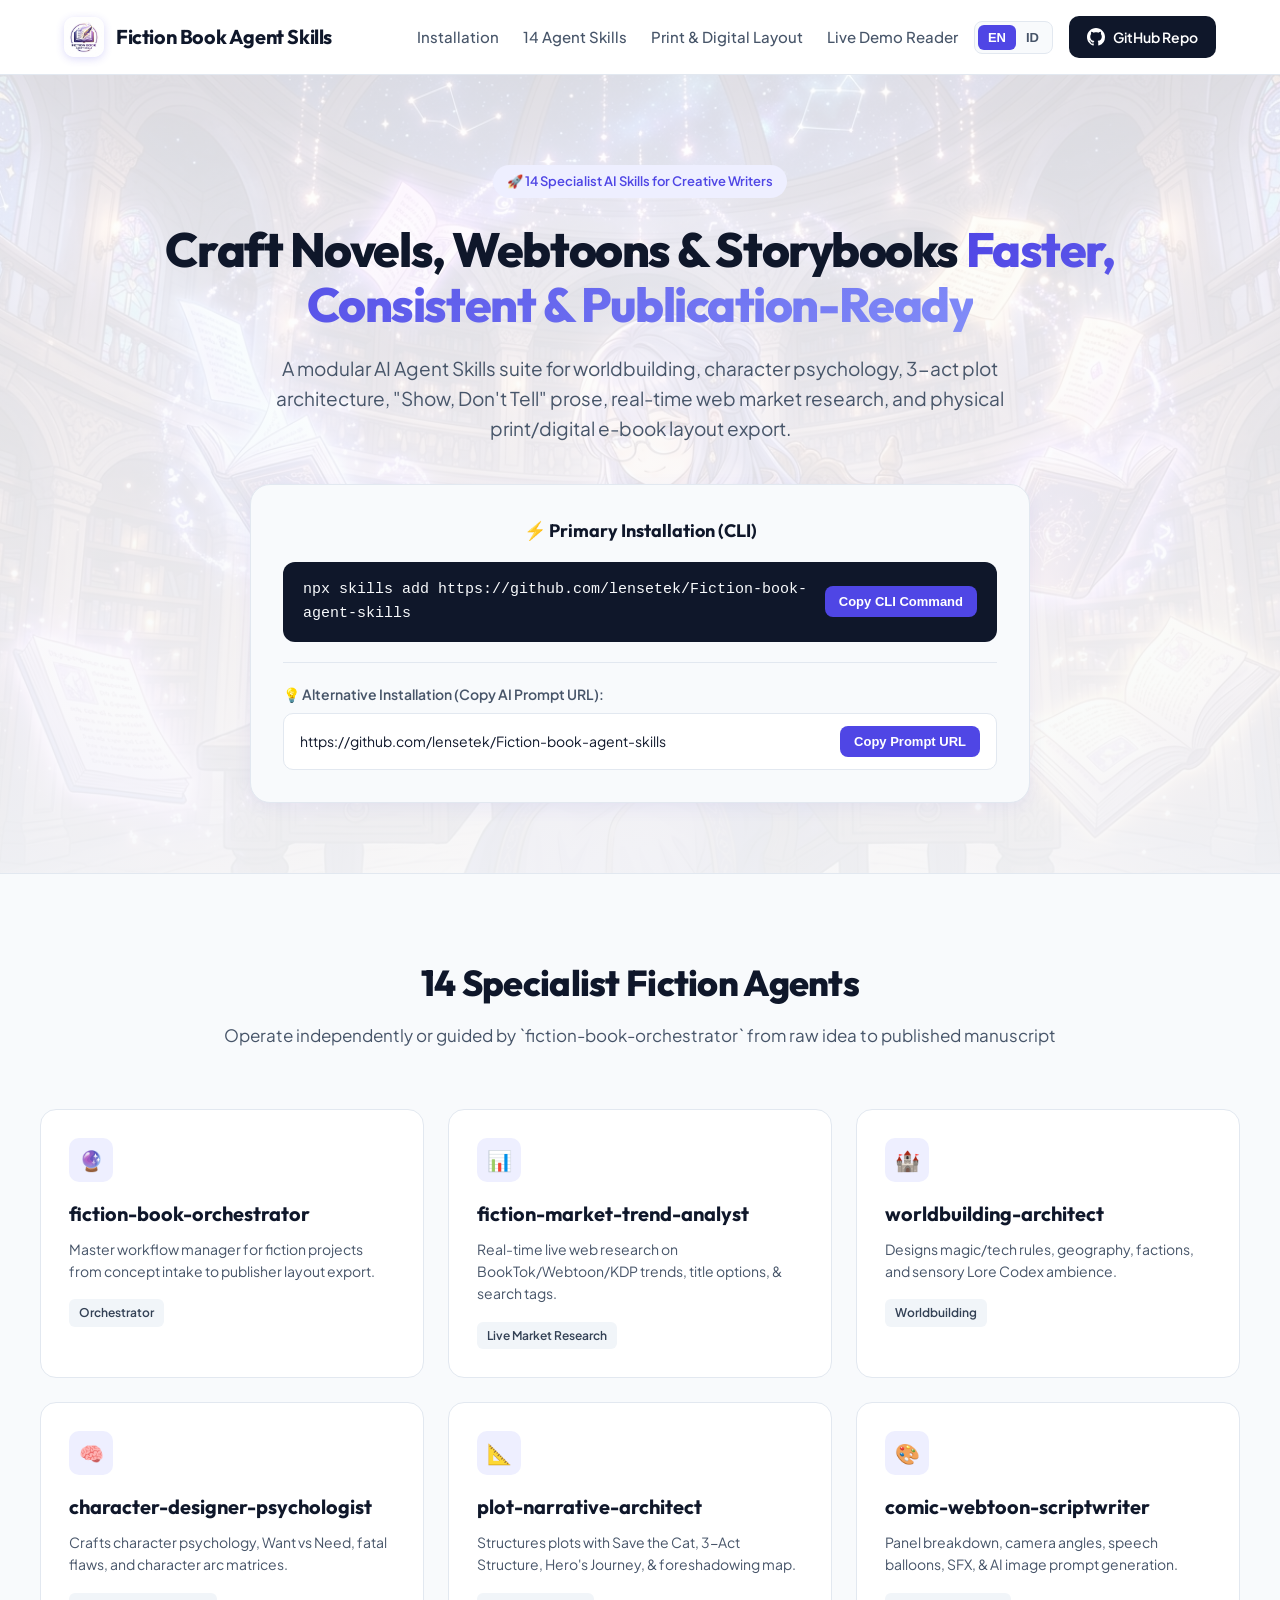
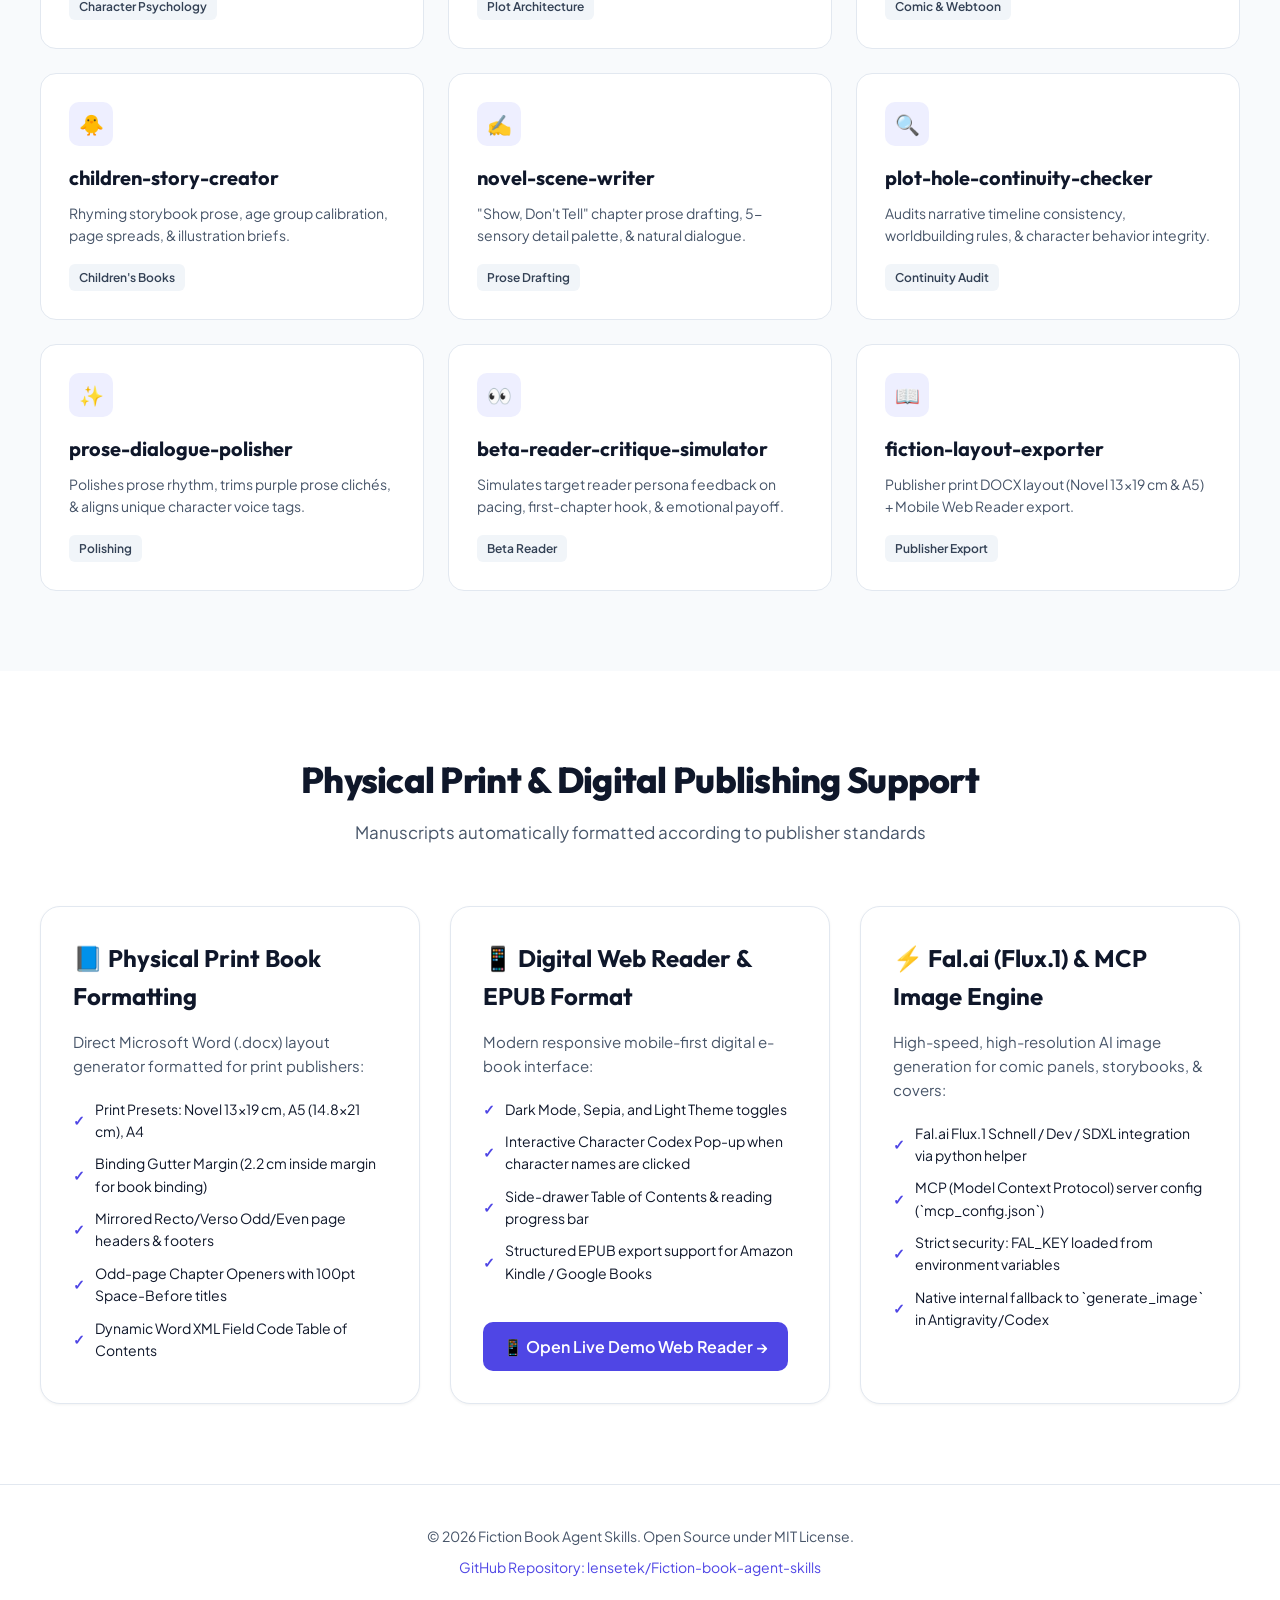
==== index.html @ 3bf2cde8 "feat: restore digital web reader feature card with 12 complete sample chapters navigation" ====
<!DOCTYPE html>
<html lang="en">
<head>
  <meta charset="UTF-8">
  <meta name="viewport" content="width=device-width, initial-scale=1.0">
  <title>Fiction Book Agent Skills - AI Suite for Authors & Creative Writers</title>
  <meta name="description" content="Collection of 14 specialized AI agent skills for fiction writing, novel authoring, comic/webtoon scripting, storybooks, worldbuilding, and print/digital publishing layout export.">
  <link rel="icon" href="assets/favicon.png" type="image/png">
  <link rel="preconnect" href="https://fonts.googleapis.com">
  <link rel="preconnect" href="https://fonts.gstatic.com" crossorigin>
  <link href="https://fonts.googleapis.com/css2?family=Outfit:wght@400;500;600;700;800&family=Plus+Jakarta+Sans:wght@400;500;600;700&display=swap" rel="stylesheet">
  <style>
    :root {
      --bg-main: #ffffff;
      --bg-alt: #f8fafc;
      --bg-card: #ffffff;
      --text-main: #0f172a;
      --text-muted: #475569;
      --accent: #4f46e5;
      --accent-hover: #4338ca;
      --accent-light: #eeefff;
      --border: #e2e8f0;
      --shadow-sm: 0 1px 3px rgba(0,0,0,0.05);
      --shadow-md: 0 4px 20px -2px rgba(79, 70, 229, 0.08);
      --font-heading: 'Outfit', sans-serif;
      --font-body: 'Plus Jakarta Sans', sans-serif;
    }

    * {
      box-sizing: border-box;
      margin: 0;
      padding: 0;
    }

    body {
      background-color: var(--bg-main);
      color: var(--text-main);
      font-family: var(--font-body);
      line-height: 1.6;
      overflow-x: hidden;
    }

    /* Header Nav */
    header {
      position: sticky;
      top: 0;
      background: rgba(255, 255, 255, 0.88);
      backdrop-filter: blur(12px);
      border-bottom: 1px solid var(--border);
      z-index: 100;
    }

    .nav-container {
      max-width: 1200px;
      margin: 0 auto;
      padding: 16px 24px;
      display: flex;
      align-items: center;
      justify-content: space-between;
    }

    .brand {
      display: flex;
      align-items: center;
      gap: 12px;
      text-decoration: none;
      color: var(--text-main);
    }

    .brand-logo-img {
      width: 40px;
      height: 40px;
      border-radius: 10px;
      object-fit: cover;
      box-shadow: 0 2px 8px rgba(79, 70, 229, 0.2);
    }

    .brand-name {
      font-family: var(--font-heading);
      font-weight: 700;
      font-size: 20px;
      letter-spacing: -0.02em;
    }

    .nav-actions {
      display: flex;
      align-items: center;
      gap: 16px;
    }

    .nav-links {
      display: flex;
      align-items: center;
      gap: 24px;
      list-style: none;
    }

    .nav-links a {
      text-decoration: none;
      color: var(--text-muted);
      font-weight: 500;
      font-size: 15px;
      transition: color 0.2s;
    }

    .nav-links a:hover {
      color: var(--accent);
    }

    /* Language Switcher Toggle */
    .lang-switcher {
      display: flex;
      background: var(--bg-alt);
      border: 1px solid var(--border);
      border-radius: 8px;
      padding: 3px;
    }

    .lang-btn {
      border: none;
      background: transparent;
      color: var(--text-muted);
      padding: 5px 10px;
      font-size: 13px;
      font-weight: 600;
      cursor: pointer;
      border-radius: 6px;
      transition: all 0.2s;
    }

    .lang-btn.active {
      background: var(--accent);
      color: #ffffff;
    }

    .btn-github {
      display: inline-flex;
      align-items: center;
      gap: 8px;
      background: var(--text-main);
      color: #fff;
      padding: 10px 18px;
      border-radius: 10px;
      text-decoration: none;
      font-weight: 600;
      font-size: 14px;
      transition: all 0.2s;
    }

    .btn-github:hover {
      background: #1e293b;
      transform: translateY(-1px);
    }

    /* Hero Section */
    .hero {
      position: relative;
      padding: 90px 24px 70px;
      width: 100%;
      background: linear-gradient(180deg, rgba(255, 255, 255, 0.84) 0%, rgba(248, 250, 252, 0.94) 100%), url('assets/hero_bg.png') center/cover no-repeat;
      text-align: center;
      border-bottom: 1px solid var(--border);
    }

    .hero-inner {
      max-width: 1000px;
      margin: 0 auto;
    }

    .badge {
      display: inline-flex;
      align-items: center;
      gap: 8px;
      background: var(--accent-light);
      color: var(--accent);
      padding: 6px 14px;
      border-radius: 20px;
      font-size: 13px;
      font-weight: 600;
      margin-bottom: 24px;
    }

    .hero h1 {
      font-family: var(--font-heading);
      font-size: 48px;
      font-weight: 800;
      line-height: 1.15;
      letter-spacing: -0.03em;
      margin-bottom: 20px;
      color: var(--text-main);
    }

    .hero h1 span {
      background: linear-gradient(135deg, var(--accent), #818cf8);
      -webkit-background-clip: text;
      -webkit-text-fill-color: transparent;
    }

    .hero p {
      font-size: 19px;
      color: var(--text-muted);
      max-width: 760px;
      margin: 0 auto 40px;
    }

    /* Install CTA Box */
    .cta-card {
      background: var(--bg-alt);
      border: 1px solid var(--border);
      border-radius: 20px;
      padding: 32px;
      max-width: 780px;
      margin: 0 auto;
      box-shadow: var(--shadow-md);
    }

    .cta-header {
      font-family: var(--font-heading);
      font-size: 18px;
      font-weight: 700;
      margin-bottom: 16px;
      display: flex;
      align-items: center;
      justify-content: center;
      gap: 8px;
    }

    .cmd-box {
      background: #0f172a;
      color: #f8fafc;
      padding: 16px 20px;
      border-radius: 12px;
      display: flex;
      align-items: center;
      justify-content: space-between;
      gap: 16px;
      font-family: monospace;
      font-size: 15px;
      margin-bottom: 20px;
    }

    .cmd-text {
      white-space: pre-wrap;
      word-break: break-all;
      text-align: left;
    }

    .copy-btn {
      background: var(--accent);
      color: #fff;
      border: none;
      padding: 8px 14px;
      border-radius: 8px;
      cursor: pointer;
      font-weight: 600;
      font-size: 13px;
      transition: background 0.2s;
      flex-shrink: 0;
    }

    .copy-btn:hover {
      background: var(--accent-hover);
    }

    .alt-cta {
      border-top: 1px solid var(--border);
      padding-top: 20px;
      text-align: left;
    }

    .alt-cta-title {
      font-size: 14px;
      font-weight: 600;
      color: var(--text-muted);
      margin-bottom: 8px;
    }

    .prompt-box {
      background: #fff;
      border: 1px solid var(--border);
      padding: 12px 16px;
      border-radius: 10px;
      font-size: 14px;
      color: var(--text-main);
      display: flex;
      align-items: center;
      justify-content: space-between;
      gap: 12px;
    }

    .prompt-box span {
      white-space: pre-wrap;
      word-break: break-all;
    }

    /* Skills Grid Section */
    .section-skills {
      padding: 80px 24px;
      background: var(--bg-alt);
    }

    .section-container {
      max-width: 1200px;
      margin: 0 auto;
    }

    .section-header {
      text-align: center;
      margin-bottom: 60px;
    }

    .section-header h2 {
      font-family: var(--font-heading);
      font-size: 36px;
      font-weight: 800;
      letter-spacing: -0.02em;
    }

    .section-header p {
      color: var(--text-muted);
      font-size: 17px;
      margin-top: 10px;
    }

    .skills-grid {
      display: grid;
      grid-template-columns: repeat(auto-fill, minmax(340px, 1fr));
      gap: 24px;
    }

    .skill-card {
      background: var(--bg-card);
      border: 1px solid var(--border);
      border-radius: 16px;
      padding: 28px;
      transition: all 0.2s;
    }

    .skill-card:hover {
      transform: translateY(-3px);
      box-shadow: var(--shadow-md);
      border-color: #cbd5e1;
    }

    .skill-icon {
      width: 44px;
      height: 44px;
      background: var(--accent-light);
      color: var(--accent);
      border-radius: 10px;
      display: flex;
      align-items: center;
      justify-content: center;
      font-size: 20px;
      margin-bottom: 16px;
    }

    .skill-name {
      font-family: var(--font-heading);
      font-size: 20px;
      font-weight: 700;
      margin-bottom: 8px;
    }

    .skill-desc {
      color: var(--text-muted);
      font-size: 14px;
      margin-bottom: 16px;
    }

    .skill-tag {
      display: inline-block;
      background: #f1f5f9;
      color: #334155;
      font-size: 12px;
      font-weight: 600;
      padding: 4px 10px;
      border-radius: 6px;
    }

    /* Publishing Features */
    .section-features {
      padding: 80px 24px;
    }

    .features-grid {
      display: grid;
      grid-template-columns: repeat(auto-fit, minmax(320px, 1fr));
      gap: 30px;
      margin-top: 40px;
    }

    .feature-box {
      background: #fff;
      border: 1px solid var(--border);
      border-radius: 20px;
      padding: 32px;
      box-shadow: var(--shadow-sm);
      display: flex;
      flex-direction: column;
      justify-content: space-between;
    }

    .feature-box h3 {
      font-family: var(--font-heading);
      font-size: 24px;
      font-weight: 700;
      margin-bottom: 14px;
      display: flex;
      align-items: center;
      gap: 10px;
    }

    .feature-box p {
      color: var(--text-muted);
      font-size: 15px;
      margin-bottom: 20px;
    }

    .feature-list {
      list-style: none;
    }

    .feature-list li {
      margin-bottom: 10px;
      font-size: 14px;
      display: flex;
      align-items: center;
      gap: 10px;
    }

    .feature-list li::before {
      content: "✓";
      color: var(--accent);
      font-weight: bold;
    }

    .demo-link-btn {
      display: inline-flex;
      align-items: center;
      gap: 8px;
      background: var(--accent);
      color: #fff;
      padding: 12px 20px;
      border-radius: 10px;
      text-decoration: none;
      font-weight: 600;
      margin-top: 20px;
      transition: background 0.2s;
    }

    .demo-link-btn:hover {
      background: var(--accent-hover);
    }

    /* Footer */
    footer {
      border-top: 1px solid var(--border);
      padding: 40px 24px;
      text-align: center;
      color: var(--text-muted);
      font-size: 14px;
    }

    /* Mobile Responsive */
    @media (max-width: 768px) {
      .hero h1 {
        font-size: 32px;
      }
      .hero p {
        font-size: 16px;
      }
      .features-grid {
        grid-template-columns: 1fr;
      }
      .nav-links {
        display: none;
      }
    }
  </style>
</head>
<body>

  <!-- Navigation -->
  <header>
    <div class="nav-container">
      <a href="#" class="brand">
        <img src="assets/logo.png" alt="Fiction Book Agent Skills Logo" class="brand-logo-img">
        <span class="brand-name">Fiction Book Agent Skills</span>
      </a>
      <div class="nav-actions">
        <ul class="nav-links">
          <li><a href="#installation" data-i18n="nav_installation">Installation</a></li>
          <li><a href="#skills" data-i18n="nav_skills">14 Agent Skills</a></li>
          <li><a href="#publishing" data-i18n="nav_publishing">Print & Digital Layout</a></li>
          <li><a href="web_reader/index.html" data-i18n="nav_reader">Live Demo Reader</a></li>
        </ul>

        <!-- Language Switcher Toggle (EN | ID) -->
        <div class="lang-switcher">
          <button id="lang-en-btn" class="lang-btn active" onclick="setLanguage('en')">EN</button>
          <button id="lang-id-btn" class="lang-btn" onclick="setLanguage('id')">ID</button>
        </div>

        <a href="https://github.com/lensetek/Fiction-book-agent-skills" target="_blank" class="btn-github">
          <svg width="18" height="18" viewBox="0 0 24 24" fill="currentColor"><path d="M12 0C5.37 0 0 5.37 0 12c0 5.31 3.435 9.795 8.205 11.385.6.105.825-.255.825-.57 0-.285-.015-1.23-.015-2.235-3.015.555-3.795-.735-4.035-1.41-.135-.345-.72-1.41-1.23-1.695-.42-.225-1.02-.78-.015-.795.945-.015 1.62.87 1.845 1.23 1.08 1.815 2.805 1.305 3.495.99.105-.78.42-1.305.765-1.605-2.67-.3-5.46-1.335-5.46-5.925 0-1.305.465-2.385 1.23-3.225-.12-.3-.54-1.53.12-3.18 0 0 1.005-.315 3.3 1.23.96-.27 1.98-.405 3-.405s2.04.135 3 .405c2.295-1.56 3.3-1.23 3.3-1.23.66 1.65.24 2.88.12 3.18.765.84 1.23 1.905 1.23 3.225 0 4.605-2.805 5.625-5.475 5.925.435.375.81 1.095.81 2.22 0 1.605-.015 2.895-.015 3.3 0 .315.225.69.825.57A12.02 12.02 0 0 0 24 12c0-6.63-5.37-12-12-12z"/></svg>
          GitHub Repo
        </a>
      </div>
    </div>
  </header>

  <!-- Hero Section -->
  <section class="hero">
    <div class="hero-inner">
      <div class="badge" data-i18n="hero_badge">🚀 14 Specialist AI Skills for Creative Writers</div>
      <h1 data-i18n="hero_title">Craft Novels, Webtoons & Storybooks <span>Faster, Consistent & Publication-Ready</span></h1>
      <p data-i18n="hero_subtitle">A modular AI Agent Skills suite for worldbuilding, character psychology, 3-act plot architecture, "Show, Don't Tell" prose, real-time web market research, and physical print/digital e-book layout export.</p>

      <!-- Installation Box -->
      <div id="installation" class="cta-card">
        <div class="cta-header" data-i18n="cta_cli_header">⚡ Primary Installation (CLI)</div>
        <div class="cmd-box">
          <span class="cmd-text" id="cmd-install">npx skills add https://github.com/lensetek/Fiction-book-agent-skills</span>
          <button class="copy-btn" onclick="copyText('cmd-install', this)" data-i18n="btn_copy_cli">Copy CLI Command</button>
        </div>

        <div class="alt-cta">
          <div class="alt-cta-title" data-i18n="cta_prompt_header">💡 Alternative Installation (Copy AI Prompt URL):</div>
          <div class="prompt-box">
            <span id="prompt-url">https://github.com/lensetek/Fiction-book-agent-skills</span>
            <button class="copy-btn" onclick="copyText('prompt-url', this)" data-i18n="btn_copy_url">Copy Prompt URL</button>
          </div>
        </div>
      </div>
    </div>
  </section>

  <!-- Skills Grid Section -->
  <section id="skills" class="section-skills">
    <div class="section-container">
      <div class="section-header">
        <h2 data-i18n="skills_header_title">14 Specialist Fiction Agents</h2>
        <p data-i18n="skills_header_sub">Operate independently or guided by <strong>`fiction-book-orchestrator`</strong> from raw idea to published manuscript</p>
      </div>

      <div class="skills-grid">
        <div class="skill-card">
          <div class="skill-icon">🔮</div>
          <div class="skill-name">fiction-book-orchestrator</div>
          <div class="skill-desc" data-i18n="desc_orchestrator">Master workflow manager for fiction projects from concept intake to publisher layout export.</div>
          <span class="skill-tag">Orchestrator</span>
        </div>

        <div class="skill-card">
          <div class="skill-icon">📊</div>
          <div class="skill-name">fiction-market-trend-analyst</div>
          <div class="skill-desc" data-i18n="desc_market">Real-time live web research on BookTok/Webtoon/KDP trends, title options, & search tags.</div>
          <span class="skill-tag">Live Market Research</span>
        </div>

        <div class="skill-card">
          <div class="skill-icon">🏰</div>
          <div class="skill-name">worldbuilding-architect</div>
          <div class="skill-desc" data-i18n="desc_world">Designs magic/tech rules, geography, factions, and sensory Lore Codex ambience.</div>
          <span class="skill-tag">Worldbuilding</span>
        </div>

        <div class="skill-card">
          <div class="skill-icon">🧠</div>
          <div class="skill-name">character-designer-psychologist</div>
          <div class="skill-desc" data-i18n="desc_character">Crafts character psychology, Want vs Need, fatal flaws, and character arc matrices.</div>
          <span class="skill-tag">Character Psychology</span>
        </div>

        <div class="skill-card">
          <div class="skill-icon">📐</div>
          <div class="skill-name">plot-narrative-architect</div>
          <div class="skill-desc" data-i18n="desc_plot">Structures plots with Save the Cat, 3-Act Structure, Hero's Journey, & foreshadowing map.</div>
          <span class="skill-tag">Plot Architecture</span>
        </div>

        <div class="skill-card">
          <div class="skill-icon">🎨</div>
          <div class="skill-name">comic-webtoon-scriptwriter</div>
          <div class="skill-desc" data-i18n="desc_comic">Panel breakdown, camera angles, speech balloons, SFX, & AI image prompt generation.</div>
          <span class="skill-tag">Comic & Webtoon</span>
        </div>

        <div class="skill-card">
          <div class="skill-icon">🐥</div>
          <div class="skill-name">children-story-creator</div>
          <div class="skill-desc" data-i18n="desc_children">Rhyming storybook prose, age group calibration, page spreads, & illustration briefs.</div>
          <span class="skill-tag">Children's Books</span>
        </div>

        <div class="skill-card">
          <div class="skill-icon">✍️</div>
          <div class="skill-name">novel-scene-writer</div>
          <div class="skill-desc" data-i18n="desc_writer">"Show, Don't Tell" chapter prose drafting, 5-sensory detail palette, & natural dialogue.</div>
          <span class="skill-tag">Prose Drafting</span>
        </div>

        <div class="skill-card">
          <div class="skill-icon">🔍</div>
          <div class="skill-name">plot-hole-continuity-checker</div>
          <div class="skill-desc" data-i18n="desc_continuity">Audits narrative timeline consistency, worldbuilding rules, & character behavior integrity.</div>
          <span class="skill-tag">Continuity Audit</span>
        </div>

        <div class="skill-card">
          <div class="skill-icon">✨</div>
          <div class="skill-name">prose-dialogue-polisher</div>
          <div class="skill-desc" data-i18n="desc_polisher">Polishes prose rhythm, trims purple prose clichés, & aligns unique character voice tags.</div>
          <span class="skill-tag">Polishing</span>
        </div>

        <div class="skill-card">
          <div class="skill-icon">👀</div>
          <div class="skill-name">beta-reader-critique-simulator</div>
          <div class="skill-desc" data-i18n="desc_beta">Simulates target reader persona feedback on pacing, first-chapter hook, & emotional payoff.</div>
          <span class="skill-tag">Beta Reader</span>
        </div>

        <div class="skill-card">
          <div class="skill-icon">📖</div>
          <div class="skill-name">fiction-layout-exporter</div>
          <div class="skill-desc" data-i18n="desc_exporter">Publisher print DOCX layout (Novel 13x19 cm & A5) + Mobile Web Reader export.</div>
          <span class="skill-tag">Publisher Export</span>
        </div>
      </div>
    </div>
  </section>

  <!-- Publishing Features Section -->
  <section id="publishing" class="section-features">
    <div class="section-container">
      <div class="section-header">
        <h2 data-i18n="feat_header_title">Physical Print & Digital Publishing Support</h2>
        <p data-i18n="feat_header_sub">Manuscripts automatically formatted according to publisher standards</p>
      </div>

      <div class="features-grid">
        <div class="feature-box">
          <div>
            <h3 data-i18n="feat_print_title">📘 Physical Print Book Formatting</h3>
            <p data-i18n="feat_print_sub">Direct Microsoft Word (.docx) layout generator formatted for print publishers:</p>
            <ul class="feature-list">
              <li data-i18n="feat_print_li1">Print Presets: Novel 13x19 cm, A5 (14.8x21 cm), A4</li>
              <li data-i18n="feat_print_li2">Binding Gutter Margin (2.2 cm inside margin for book binding)</li>
              <li data-i18n="feat_print_li3">Mirrored Recto/Verso Odd/Even page headers & footers</li>
              <li data-i18n="feat_print_li4">Odd-page Chapter Openers with 100pt Space-Before titles</li>
              <li data-i18n="feat_print_li5">Dynamic Word XML Field Code Table of Contents</li>
            </ul>
          </div>
        </div>

        <div class="feature-box">
          <div>
            <h3 data-i18n="feat_digital_title">📱 Digital Web Reader (12 Chapters Demo)</h3>
            <p data-i18n="feat_digital_sub">Modern responsive mobile-first digital e-book interface:</p>
            <ul class="feature-list">
              <li data-i18n="feat_digital_li1">Dark Mode, Sepia, and Light Theme toggles</li>
              <li data-i18n="feat_digital_li2">Interactive Character Codex Pop-up when character names are clicked</li>
              <li data-i18n="feat_digital_li3">Side-drawer Table of Contents & 12 complete chapter navigation</li>
              <li data-i18n="feat_digital_li4">Structured EPUB export support for Amazon Kindle / Google Books</li>
            </ul>
          </div>
          <div>
            <a href="web_reader/index.html" class="demo-link-btn" data-i18n="btn_demo_reader">📱 Open Live Demo Web Reader (12 Ch) &rarr;</a>
          </div>
        </div>

        <div class="feature-box">
          <div>
            <h3 data-i18n="feat_fal_title">⚡ Fal.ai (Flux.1) & MCP Image Engine</h3>
            <p data-i18n="feat_fal_sub">High-speed, high-resolution AI image generation for comic panels, storybooks, & covers:</p>
            <ul class="feature-list">
              <li data-i18n="feat_fal_li1">Fal.ai Flux.1 Schnell / Dev / SDXL integration via python helper</li>
              <li data-i18n="feat_fal_li2">MCP (Model Context Protocol) server config (`mcp_config.json`)</li>
              <li data-i18n="feat_fal_li3">Strict security: FAL_KEY loaded from environment variables</li>
              <li data-i18n="feat_fal_li4">Native internal fallback to `generate_image` in Antigravity/Codex</li>
            </ul>
          </div>
        </div>
      </div>
    </div>
  </section>

  <!-- Footer -->
  <footer>
    <p data-i18n="footer_copy">&copy; 2026 Fiction Book Agent Skills. Open Source under MIT License.</p>
    <p style="margin-top: 8px;"><a href="https://github.com/lensetek/Fiction-book-agent-skills" target="_blank" style="color: var(--accent); text-decoration: none;">GitHub Repository: lensetek/Fiction-book-agent-skills</a></p>
  </footer>

  <!-- Internationalization (i18n) Script -->
  <script>
    const translations = {
      en: {
        nav_installation: "Installation",
        nav_skills: "14 Agent Skills",
        nav_publishing: "Print & Digital Layout",
        nav_reader: "Live Demo Reader",
        hero_badge: "🚀 14 Specialist AI Skills for Creative Writers",
        hero_title: "Craft Novels, Webtoons & Storybooks <span>Faster, Consistent & Publication-Ready</span>",
        hero_subtitle: "A modular AI Agent Skills suite for worldbuilding, character psychology, 3-act plot architecture, \"Show, Don't Tell\" prose, real-time web market research, and physical print/digital e-book layout export.",
        cta_cli_header: "⚡ Primary Installation (CLI)",
        btn_copy_cli: "Copy CLI Command",
        cta_prompt_header: "💡 Alternative Installation (Copy AI Prompt URL):",
        btn_copy_url: "Copy Prompt URL",
        skills_header_title: "14 Specialist Fiction Agents",
        skills_header_sub: "Operate independently or guided by `fiction-book-orchestrator` from raw idea to published manuscript",
        desc_orchestrator: "Master workflow manager for fiction projects from concept intake to publisher layout export.",
        desc_market: "Real-time live web research on BookTok/Webtoon/KDP trends, title options, & search tags.",
        desc_world: "Designs magic/tech rules, geography, factions, and sensory Lore Codex ambience.",
        desc_character: "Crafts character psychology, Want vs Need, fatal flaws, and character arc matrices.",
        desc_plot: "Structures plots with Save the Cat, 3-Act Structure, Hero's Journey, & foreshadowing map.",
        desc_comic: "Panel breakdown, camera angles, speech balloons, SFX, & AI image prompt generation.",
        desc_children: "Rhyming storybook prose, age group calibration, page spreads, & illustration briefs.",
        desc_writer: "\"Show, Don't Tell\" chapter prose drafting, 5-sensory detail palette, & natural dialogue.",
        desc_continuity: "Audits narrative timeline consistency, worldbuilding rules, & character behavior integrity.",
        desc_polisher: "Polishes prose rhythm, trims purple prose clichés, & aligns unique character voice tags.",
        desc_beta: "Simulates target reader persona feedback on pacing, first-chapter hook, & emotional payoff.",
        desc_exporter: "Publisher print DOCX layout (Novel 13x19 cm & A5) + Mobile Web Reader export.",
        feat_header_title: "Physical Print & Digital Publishing Support",
        feat_header_sub: "Manuscripts automatically formatted according to publisher standards",
        feat_print_title: "📘 Physical Print Book Formatting",
        feat_print_sub: "Direct Microsoft Word (.docx) layout generator formatted for print publishers:",
        feat_print_li1: "Print Presets: Novel 13x19 cm, A5 (14.8x21 cm), A4",
        feat_print_li2: "Binding Gutter Margin (2.2 cm inside margin for book binding)",
        feat_print_li3: "Mirrored Recto/Verso Odd/Even page headers & footers",
        feat_print_li4: "Odd-page Chapter Openers with 100pt Space-Before titles",
        feat_print_li5: "Dynamic Word XML Field Code Table of Contents",
        feat_fal_title: "⚡ Fal.ai (Flux.1) & MCP Image Engine",
        feat_fal_sub: "High-speed, high-resolution AI image generation for comic panels, storybooks, & covers:",
        feat_fal_li1: "Fal.ai Flux.1 Schnell / Dev / SDXL integration via python helper",
        feat_fal_li2: "MCP (Model Context Protocol) server config (`mcp_config.json`)",
        feat_fal_li3: "Strict security: FAL_KEY loaded from environment variables",
        feat_fal_li4: "Native internal fallback to `generate_image` in Antigravity/Codex",
        feat_digital_title: "📱 Digital Web Reader & EPUB Format",
        feat_digital_sub: "Modern responsive mobile-first digital e-book interface:",
        feat_digital_li1: "Dark Mode, Sepia, and Light Theme toggles",
        feat_digital_li2: "Interactive Character Codex Pop-up when character names are clicked",
        feat_digital_li3: "Side-drawer Table of Contents & reading progress bar",
        feat_digital_li4: "Structured EPUB export support for Amazon Kindle / Google Books",
        btn_demo_reader: "📱 Open Live Demo Web Reader &rarr;",
        footer_copy: "&copy; 2026 Fiction Book Agent Skills. Open Source under MIT License."
      },
      id: {
        nav_installation: "Instalasi",
        nav_skills: "14 Agent Skills",
        nav_publishing: "Layout Cetak & Digital",
        nav_reader: "Live Demo Reader",
        hero_badge: "🚀 14 Spesialis AI Agent Skills untuk Penulisan Fiksi",
        hero_title: "Tulis Novel, Komik & Buku Cerita <span>Cepat, Konsisten & Siap Terbit</span>",
        hero_subtitle: "Ekosistem AI Agent Skills modular untuk perancangan dunia, psikologi karakter, arsitektur plot 3-Act, penulisan adegan \"Show, Don't Tell\", riset pasar live internet, hingga ekspor buku cetak fisik & digital e-book.",
        cta_cli_header: "⚡ Cara Instalasi Utama (CLI)",
        btn_copy_cli: "Salin Perintah CLI",
        cta_prompt_header: "💡 Cara Alternatif (Salin Tautan Prompt AI):",
        btn_copy_url: "Salin URL Prompt",
        skills_header_title: "14 Agen Spesialis Fiksi",
        skills_header_sub: "Bekerja mandiri atau dipandu oleh `fiction-book-orchestrator` dari ide awal hingga terbit",
        desc_orchestrator: "Koordinator alur kerja penulisan fiksi dari intake ide hingga siap cetak/terbit.",
        desc_market: "Riset tren fiksi live di internet (BookTok, Webtoon, KDP), formulasi judul & kata kunci pencarian.",
        desc_world: "Merancang aturan sihir/teknologi, geografi, faksi, dan atmosfer Lore Codex.",
        desc_character: "Menyusun profil psikologis tokoh, Want vs Need, fatal flaw, dan character arc.",
        desc_plot: "Struktur plot Save the Cat, 3-Act Structure, Hero's Journey, & foreshadowing map.",
        desc_comic: "Skrip panel komik & webtoon vertikal, sudut kamera, SFX, & prompt AI gambar.",
        desc_children: "Penulisan buku cerita anak, fabel berima, kalibrasi kelompok usia, & brief ilustrasi.",
        desc_writer: "Draf prosa adegan dengan teknik \"Show, Don't Tell\", detail 5 sensori, & dialog alami.",
        desc_continuity: "Audit garis waktu kronologis, konsistensi aturan dunia, & karakter out-of-character.",
        desc_polisher: "Menghaluskan gaya prosa, memangkas purple prose klise, & menyelaraskan dialog tags.",
        desc_beta: "Mensimulasikan umpan balik persona pembaca target terhadap pacing & emotional hook.",
        desc_exporter: "Penataan letak Buku Cetak DOCX (Novel 13x19 cm & A5) + Mobile Web Reader.",
        feat_header_title: "Dukungan Terbit Cetak Fisik & Digital",
        feat_header_sub: "Naskah otomatis tertata sesuai standar penerbitan nasional & internasional",
        feat_print_title: "📘 Format Buku Cetak Physical Print",
        feat_print_sub: "Penataan letak otomatis Microsoft Word (.docx) siap kirim ke penerbit cetak:",
        feat_print_li1: "Preset Ukuran Cetak: Novel 13x19 cm, A5 (14.8x21 cm), A4",
        feat_print_li2: "Marjin Jilid (Gutter Margin) 2.2 cm untuk lekukan jilid lem panas",
        feat_print_li3: "Halaman Ganjil/Genap Berhadapan (Recto/Verso Odd-Even Page Header)",
        feat_print_li4: "Awalan Bab Baru (Chapter Opener) selalu di halaman ganjil (kanan)",
        feat_print_li5: "Daftar Isi Dinamis berbasis Word XML Field Codes",
        feat_fal_title: "⚡ Fal.ai (Flux.1) & MCP Image Engine",
        feat_fal_sub: "Generasi gambar AI cepat & resolusi tinggi untuk panel komik, buku cerita anak, & sampul novel:",
        feat_fal_li1: "Integrasi Fal.ai Flux.1 Schnell / Dev / SDXL via skrip python helper",
        feat_fal_li2: "Konfigurasi server MCP (Model Context Protocol) (`mcp_config.json`)",
        feat_fal_li3: "Keamanan ketat: FAL_KEY dimuat aman dari environment variable",
        feat_fal_li4: "Fallback otomatis ke tool `generate_image` internal di Antigravity/Codex",
        feat_digital_title: "📱 Format Digital Web Reader & EPUB",
        feat_digital_sub: "Tampilan e-book digital modern responsive mobile-first:",
        feat_digital_li1: "Tema Gelap (Dark Mode), Sepia, & Terang (Light Mode)",
        feat_digital_li2: "Interactive Character Codex Pop-up saat nama tokoh di-klik",
        feat_digital_li3: "Daftar bab side-drawer navigation & progress bar membaca",
        feat_digital_li4: "Dukungan ekspor EPUB terstruktur untuk Amazon Kindle / Google Books",
        btn_demo_reader: "📱 Buka Live Demo Web Reader &rarr;",
        footer_copy: "&copy; 2026 Fiction Book Agent Skills. Open Source under MIT License."
      }
    };

    function setLanguage(lang) {
      document.documentElement.lang = lang;
      
      // Toggle button active state
      document.getElementById('lang-en-btn').classList.toggle('active', lang === 'en');
      document.getElementById('lang-id-btn').classList.toggle('active', lang === 'id');

      // Update text nodes
      document.querySelectorAll('[data-i18n]').forEach(el => {
        const key = el.getAttribute('data-i18n');
        if (translations[lang] && translations[lang][key]) {
          el.innerHTML = translations[lang][key];
        }
      });

      localStorage.setItem('fiction_skills_lang', lang);
    }

    function copyText(elementId, btnElement) {
      const textToCopy = document.getElementById(elementId).innerText;
      const currentLang = document.documentElement.lang || 'en';
      const successMsg = currentLang === 'id' ? "Tersalin! ✓" : "Copied! ✓";
      
      navigator.clipboard.writeText(textToCopy).then(() => {
        const originalText = btnElement.innerText;
        btnElement.innerText = successMsg;
        btnElement.style.background = "#10b981";
        setTimeout(() => {
          btnElement.innerText = originalText;
          btnElement.style.background = "";
        }, 2000);
      });
    }

    // Initialize saved language or default to 'en'
    document.addEventListener('DOMContentLoaded', () => {
      const savedLang = localStorage.getItem('fiction_skills_lang') || 'en';
      setLanguage(savedLang);
    });
  </script>
</body>
</html>
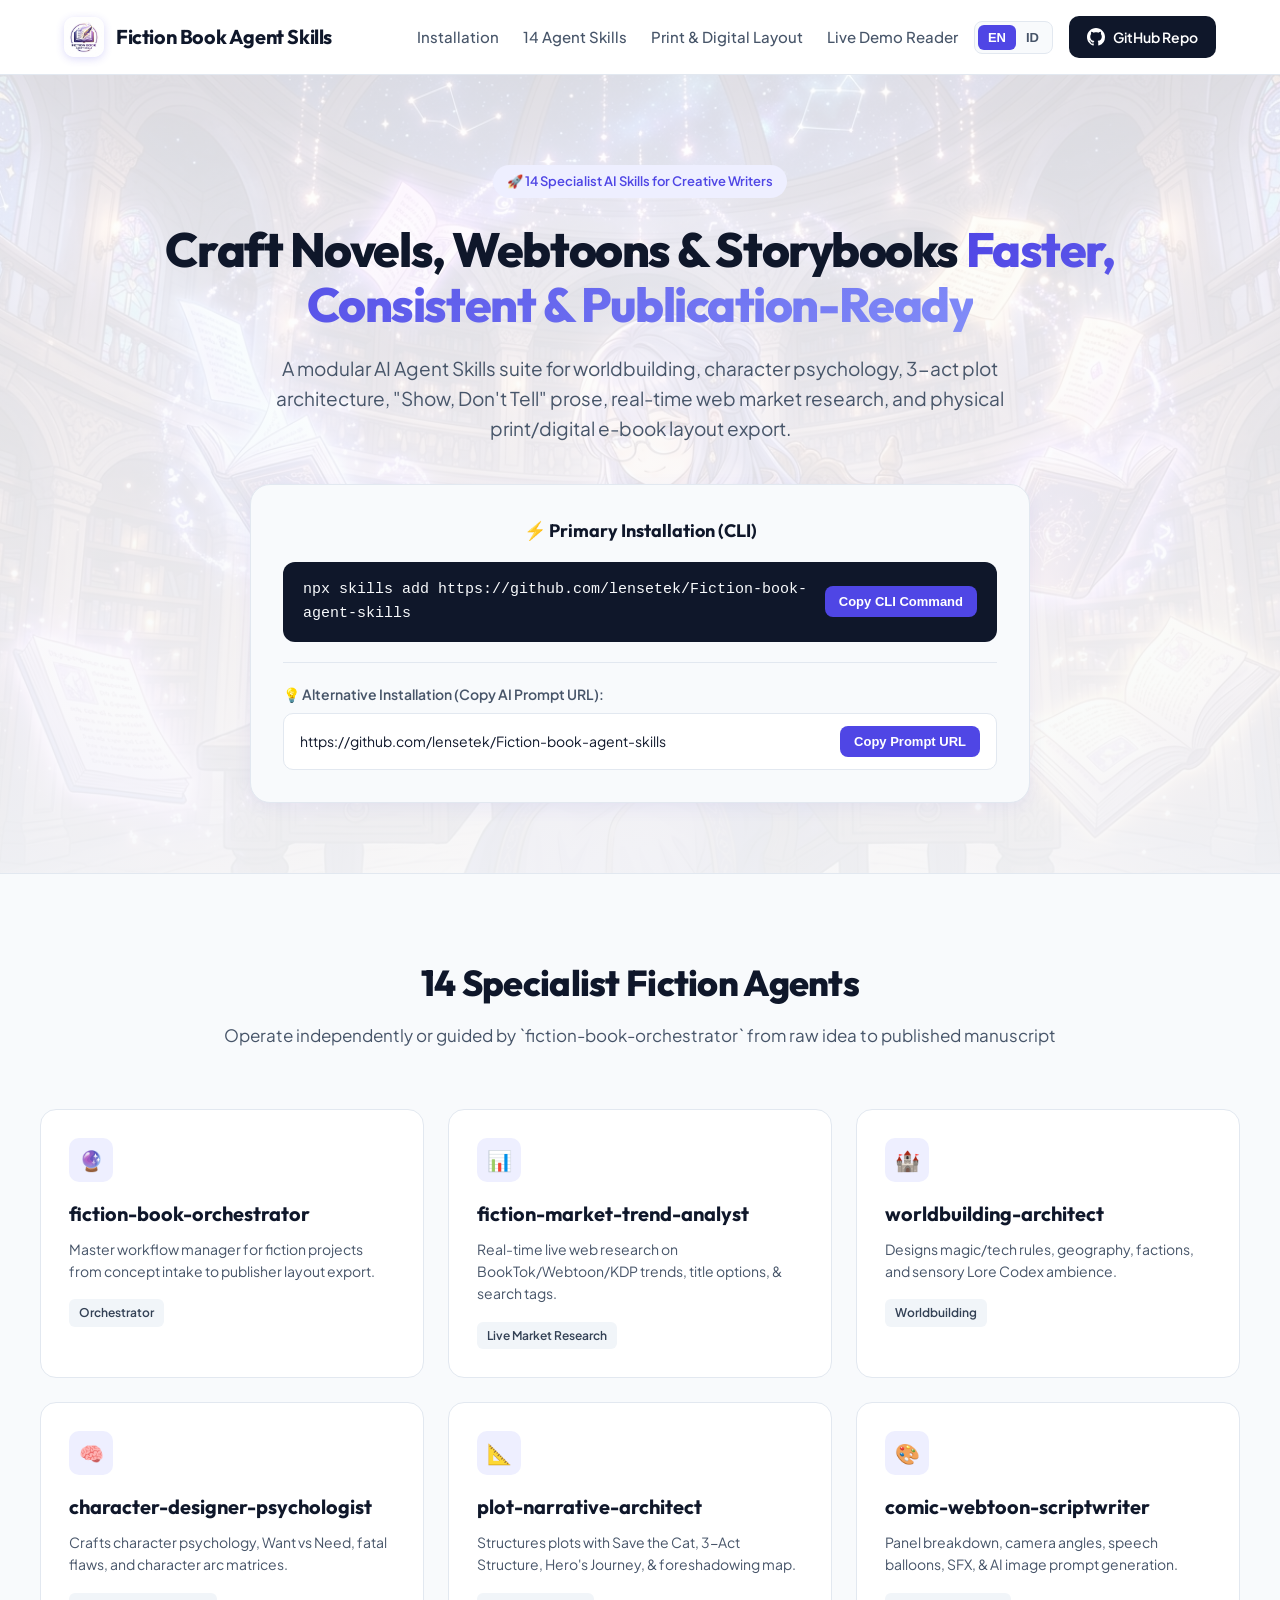
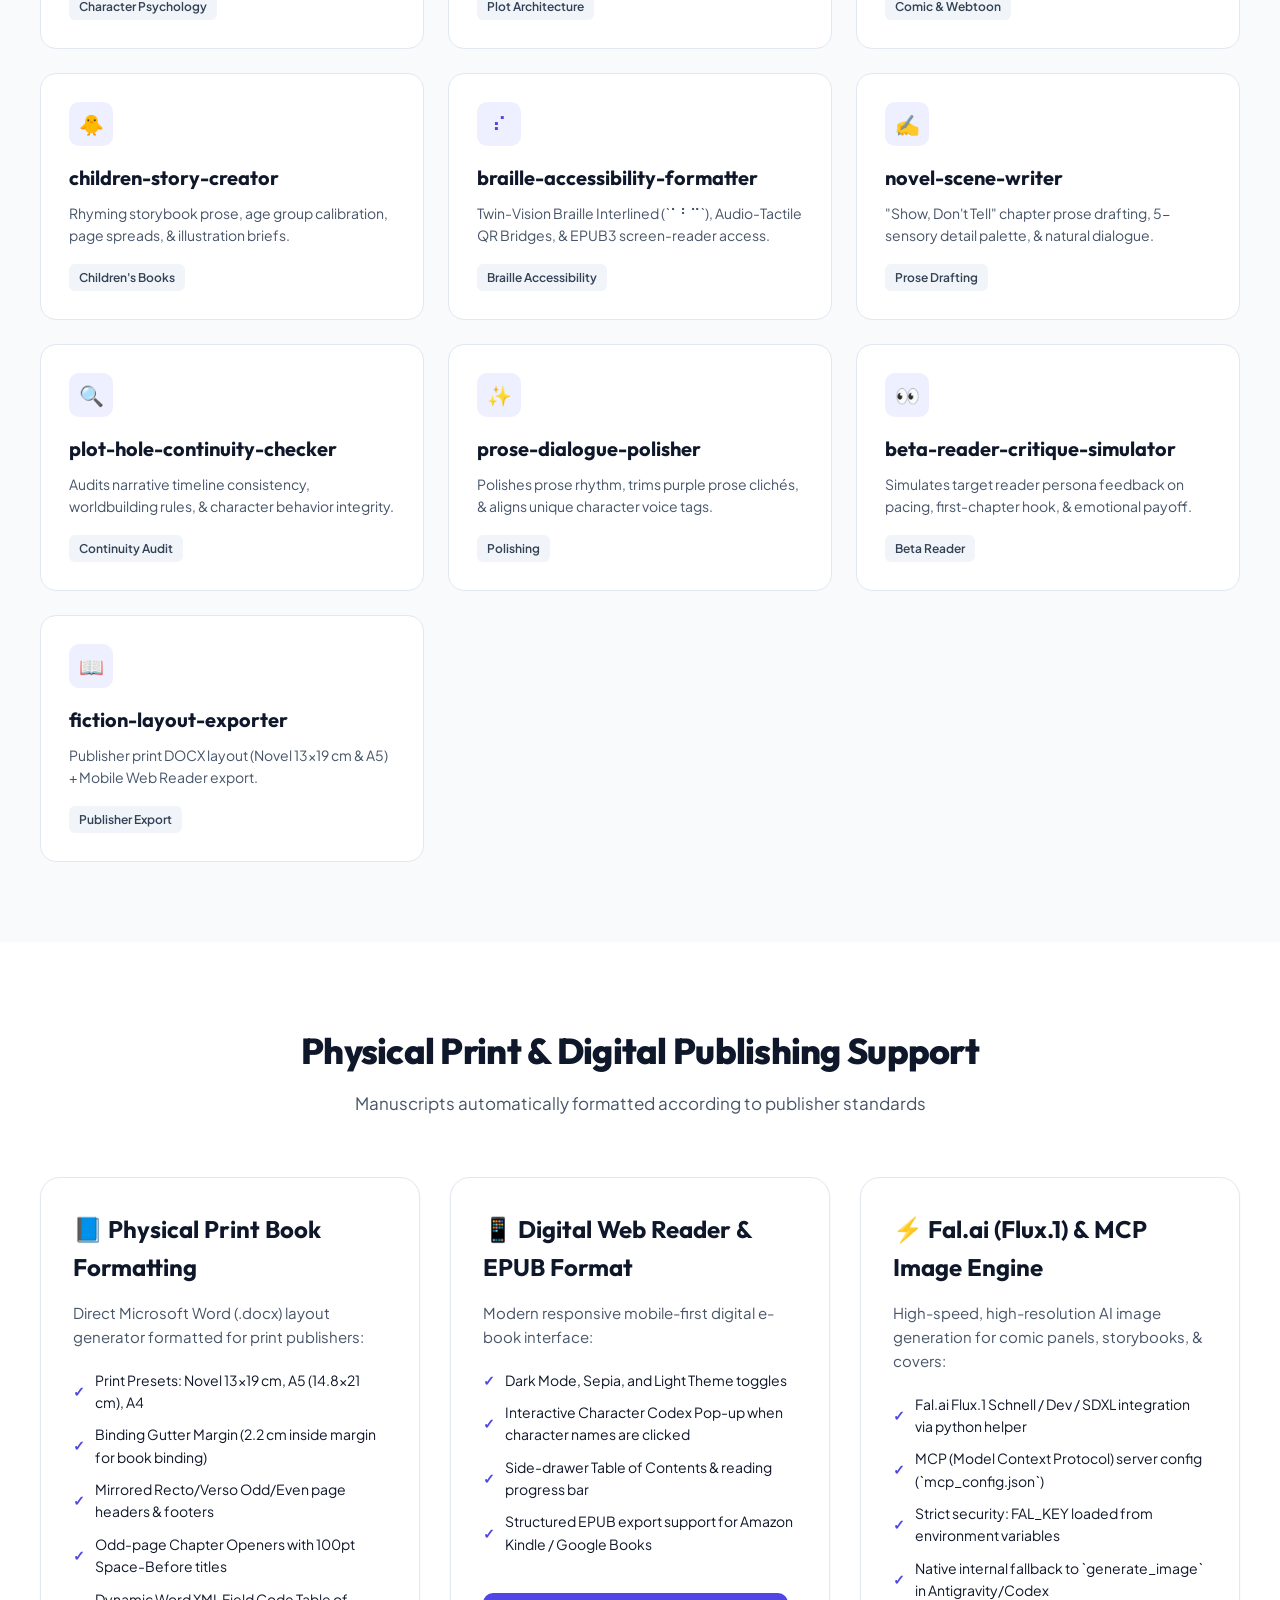
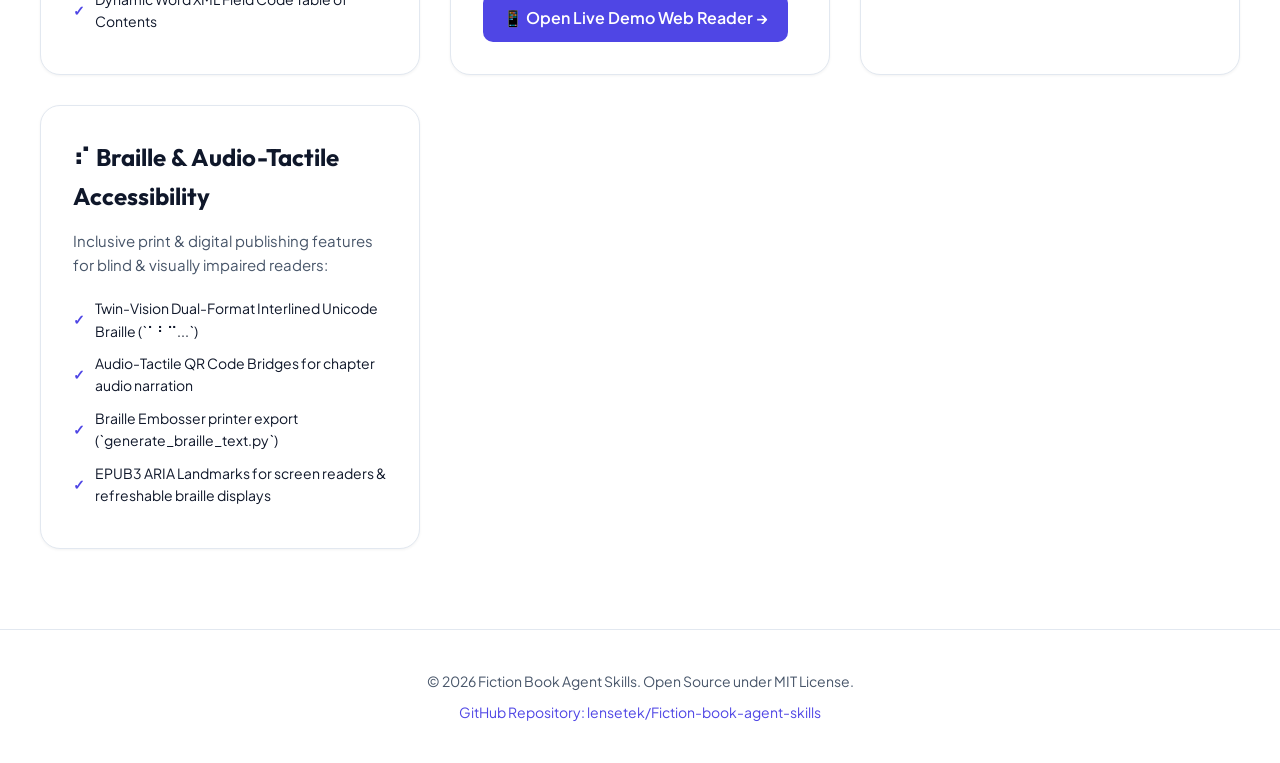
==== commit 5b745f80: "feat: add Braille accessibility and Audio-Tactile QR formatting suite" ====
--- a/index.html
+++ b/index.html
@@ -595,6 +595,13 @@
         </div>
 
         <div class="skill-card">
+          <div class="skill-icon">⠎</div>
+          <div class="skill-name">braille-accessibility-formatter</div>
+          <div class="skill-desc" data-i18n="desc_braille">Twin-Vision Braille Interlined (`⠁⠃⠉`), Audio-Tactile QR Bridges, & EPUB3 screen-reader access.</div>
+          <span class="skill-tag">Braille Accessibility</span>
+        </div>
+
+        <div class="skill-card">
           <div class="skill-icon">✍️</div>
           <div class="skill-name">novel-scene-writer</div>
           <div class="skill-desc" data-i18n="desc_writer">"Show, Don't Tell" chapter prose drafting, 5-sensory detail palette, & natural dialogue.</div>
@@ -680,6 +687,19 @@
               <li data-i18n="feat_fal_li2">MCP (Model Context Protocol) server config (`mcp_config.json`)</li>
               <li data-i18n="feat_fal_li3">Strict security: FAL_KEY loaded from environment variables</li>
               <li data-i18n="feat_fal_li4">Native internal fallback to `generate_image` in Antigravity/Codex</li>
+            </ul>
+          </div>
+        </div>
+
+        <div class="feature-box">
+          <div>
+            <h3 data-i18n="feat_braille_title">⠎ Braille & Audio-Tactile Accessibility</h3>
+            <p data-i18n="feat_braille_sub">Inclusive print & digital publishing features for blind & visually impaired readers:</p>
+            <ul class="feature-list">
+              <li data-i18n="feat_braille_li1">Twin-Vision Dual-Format Interlined Unicode Braille (`⠁⠃⠉...`)</li>
+              <li data-i18n="feat_braille_li2">Audio-Tactile QR Code Bridges for chapter audio narration</li>
+              <li data-i18n="feat_braille_li3">Braille Embosser printer export (`generate_braille_text.py`)</li>
+              <li data-i18n="feat_braille_li4">EPUB3 ARIA Landmarks for screen readers & refreshable braille displays</li>
             </ul>
           </div>
         </div>
@@ -717,6 +737,7 @@
         desc_plot: "Structures plots with Save the Cat, 3-Act Structure, Hero's Journey, & foreshadowing map.",
         desc_comic: "Panel breakdown, camera angles, speech balloons, SFX, & AI image prompt generation.",
         desc_children: "Rhyming storybook prose, age group calibration, page spreads, & illustration briefs.",
+        desc_braille: "Twin-Vision Braille Interlined (`⠁⠃⠉`), Audio-Tactile QR Bridges, & EPUB3 screen-reader access.",
         desc_writer: "\"Show, Don't Tell\" chapter prose drafting, 5-sensory detail palette, & natural dialogue.",
         desc_continuity: "Audits narrative timeline consistency, worldbuilding rules, & character behavior integrity.",
         desc_polisher: "Polishes prose rhythm, trims purple prose clichés, & aligns unique character voice tags.",
@@ -737,6 +758,12 @@
         feat_fal_li2: "MCP (Model Context Protocol) server config (`mcp_config.json`)",
         feat_fal_li3: "Strict security: FAL_KEY loaded from environment variables",
         feat_fal_li4: "Native internal fallback to `generate_image` in Antigravity/Codex",
+        feat_braille_title: "⠎ Braille & Audio-Tactile Accessibility",
+        feat_braille_sub: "Inclusive print & digital publishing features for blind & visually impaired readers:",
+        feat_braille_li1: "Twin-Vision Dual-Format Interlined Unicode Braille (`⠁⠃⠉...`)",
+        feat_braille_li2: "Audio-Tactile QR Code Bridges for chapter audio narration",
+        feat_braille_li3: "Braille Embosser printer export (`generate_braille_text.py`)",
+        feat_braille_li4: "EPUB3 ARIA Landmarks for screen readers & refreshable braille displays",
         feat_digital_title: "📱 Digital Web Reader & EPUB Format",
         feat_digital_sub: "Modern responsive mobile-first digital e-book interface:",
         feat_digital_li1: "Dark Mode, Sepia, and Light Theme toggles",
@@ -767,6 +794,7 @@
         desc_plot: "Struktur plot Save the Cat, 3-Act Structure, Hero's Journey, & foreshadowing map.",
         desc_comic: "Skrip panel komik & webtoon vertikal, sudut kamera, SFX, & prompt AI gambar.",
         desc_children: "Penulisan buku cerita anak, fabel berima, kalibrasi kelompok usia, & brief ilustrasi.",
+        desc_braille: "Twin-Vision Braille Interlined (`⠁⠃⠉`), Audio-Tactile QR Bridges, & aksesibilitas EPUB3.",
         desc_writer: "Draf prosa adegan dengan teknik \"Show, Don't Tell\", detail 5 sensori, & dialog alami.",
         desc_continuity: "Audit garis waktu kronologis, konsistensi aturan dunia, & karakter out-of-character.",
         desc_polisher: "Menghaluskan gaya prosa, memangkas purple prose klise, & menyelaraskan dialog tags.",
@@ -787,6 +815,12 @@
         feat_fal_li2: "Konfigurasi server MCP (Model Context Protocol) (`mcp_config.json`)",
         feat_fal_li3: "Keamanan ketat: FAL_KEY dimuat aman dari environment variable",
         feat_fal_li4: "Fallback otomatis ke tool `generate_image` internal di Antigravity/Codex",
+        feat_braille_title: "⠎ Aksesibilitas Braille & Audio-Tactile",
+        feat_braille_sub: "Fitur penerbitan cetak & digital inklusif untuk pembaca tunanetra:",
+        feat_braille_li1: "Teks Braille Unicode Twin-Vision Dual-Format (`⠁⠃⠉...`)",
+        feat_braille_li2: "Kode QR Aksesibilitas Audio di setiap pembuka bab",
+        feat_braille_li3: "Ekspor khusus mesin cetak Braille Embosser (`generate_braille_text.py`)",
+        feat_braille_li4: "EPUB3 ARIA Landmarks untuk screen reader & tampilan Braille digital",
         feat_digital_title: "📱 Format Digital Web Reader & EPUB",
         feat_digital_sub: "Tampilan e-book digital modern responsive mobile-first:",
         feat_digital_li1: "Tema Gelap (Dark Mode), Sepia, & Terang (Light Mode)",
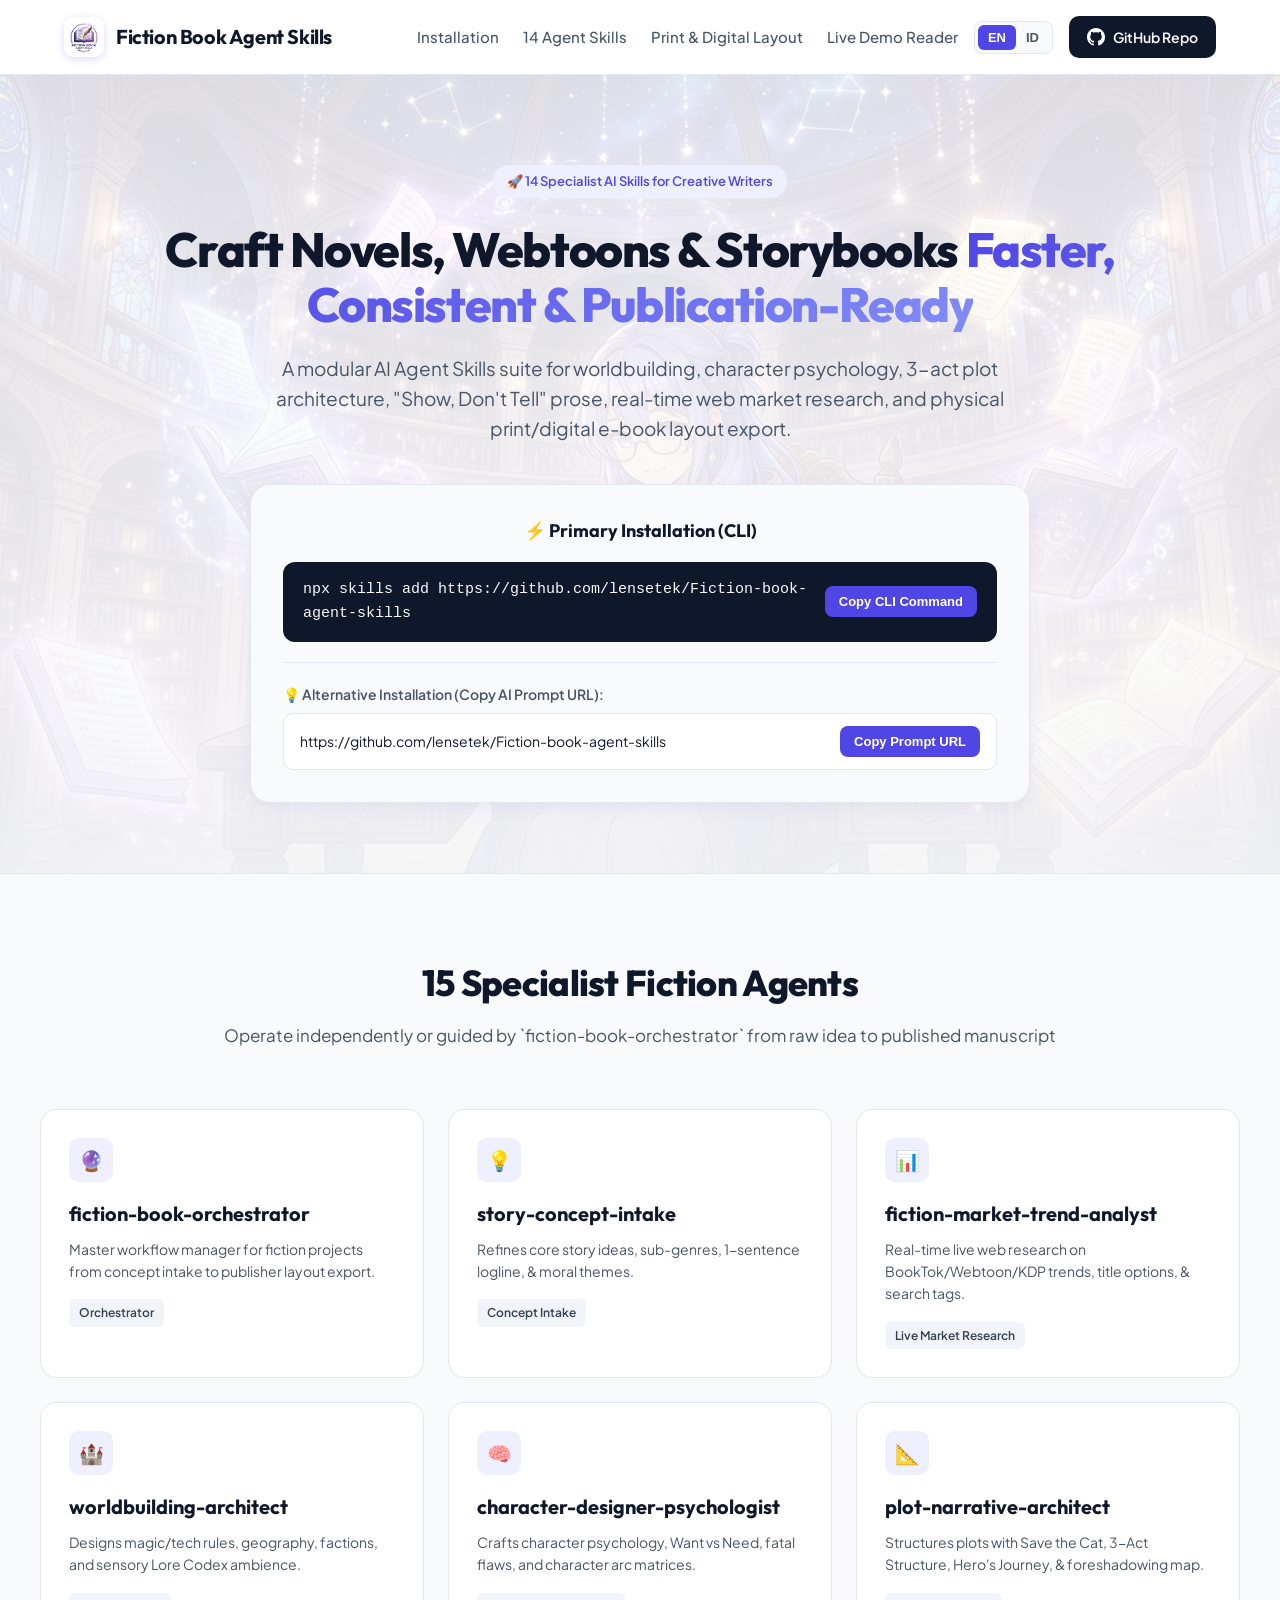
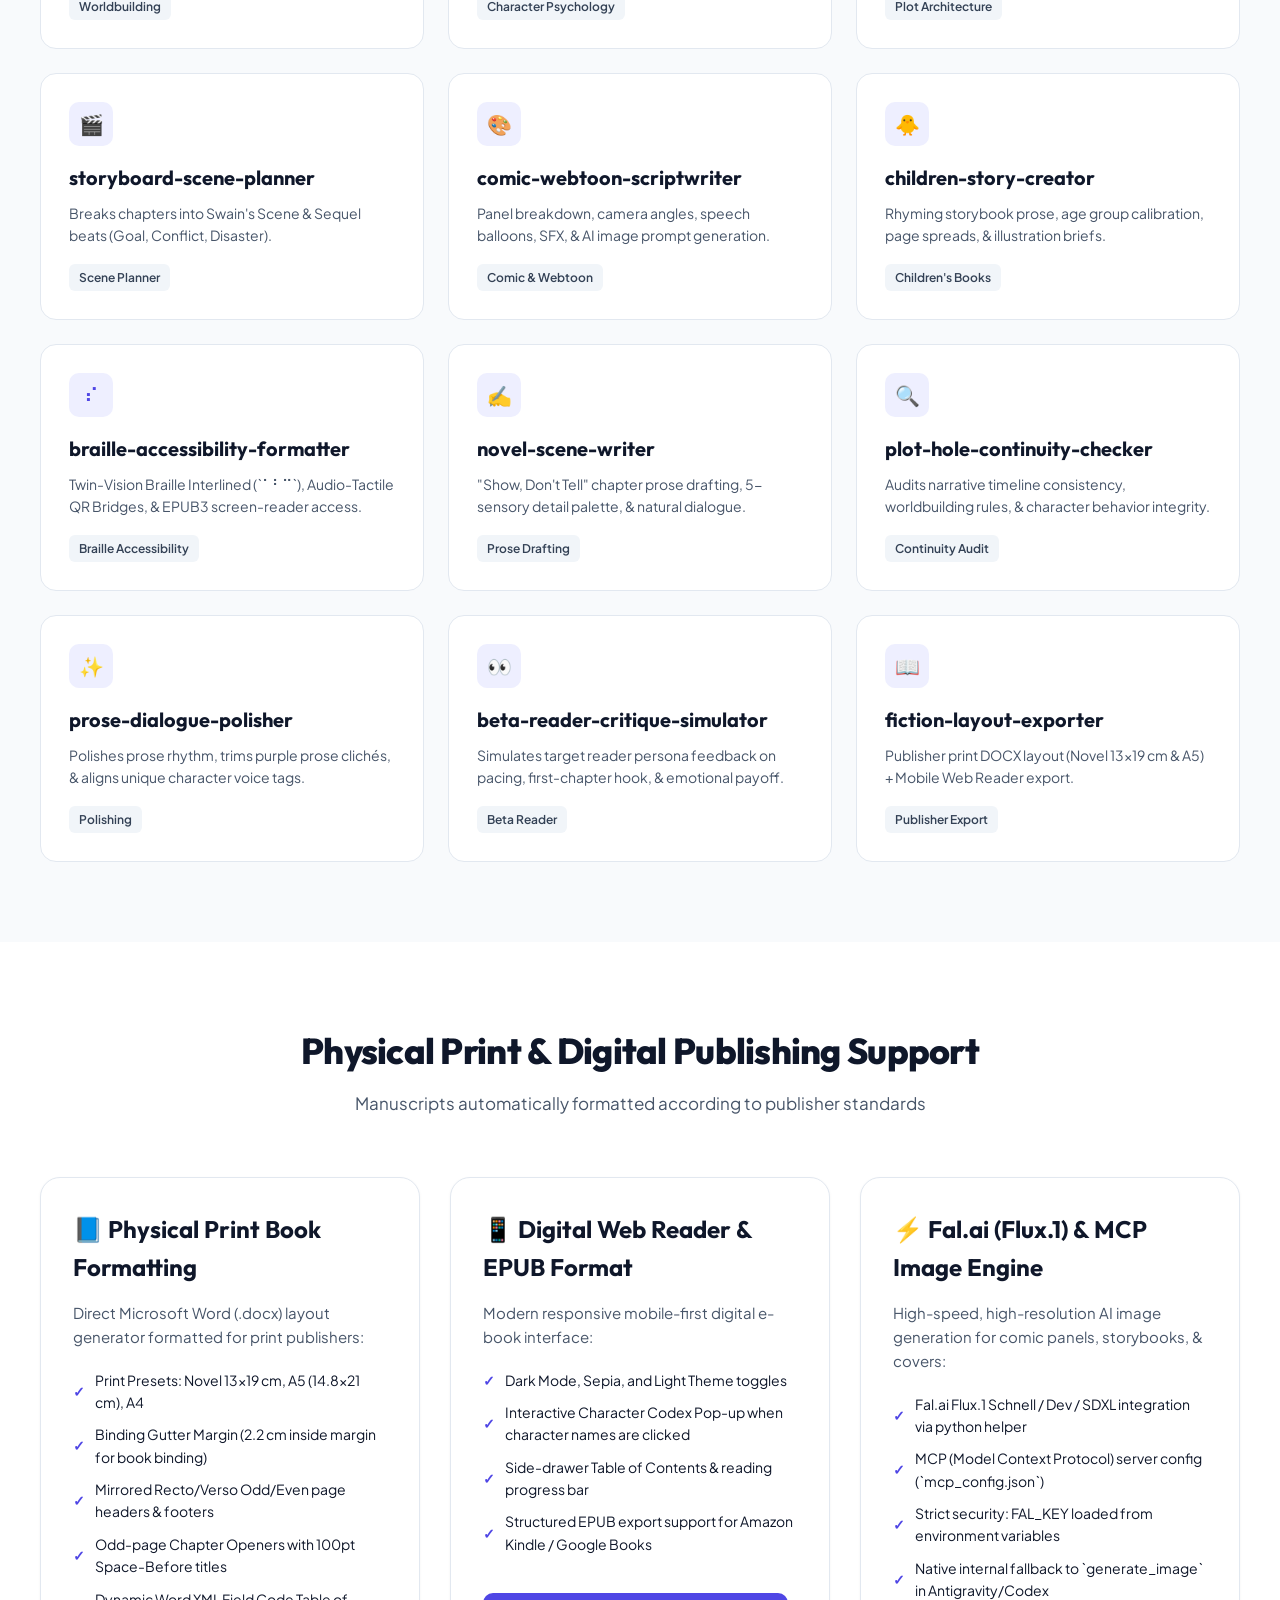
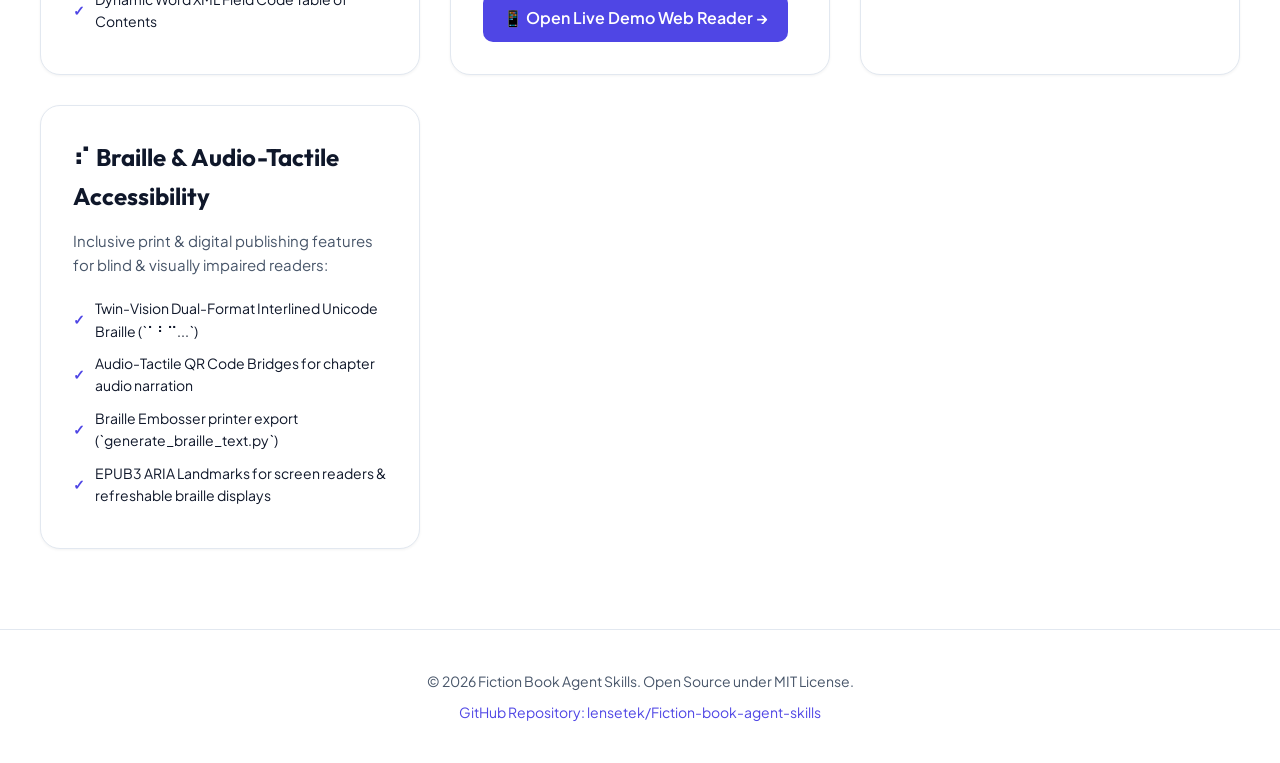
==== commit f8998fd7: "fix: display all 15 specialist skill cards on landing page grid" ====
--- a/index.html
+++ b/index.html
@@ -540,7 +540,7 @@
   <section id="skills" class="section-skills">
     <div class="section-container">
       <div class="section-header">
-        <h2 data-i18n="skills_header_title">14 Specialist Fiction Agents</h2>
+        <h2 data-i18n="skills_header_title">15 Specialist Fiction Agents</h2>
         <p data-i18n="skills_header_sub">Operate independently or guided by <strong>`fiction-book-orchestrator`</strong> from raw idea to published manuscript</p>
       </div>
 
@@ -553,6 +553,13 @@
         </div>
 
         <div class="skill-card">
+          <div class="skill-icon">💡</div>
+          <div class="skill-name">story-concept-intake</div>
+          <div class="skill-desc" data-i18n="desc_intake">Refines core story ideas, sub-genres, 1-sentence logline, & moral themes.</div>
+          <span class="skill-tag">Concept Intake</span>
+        </div>
+
+        <div class="skill-card">
           <div class="skill-icon">📊</div>
           <div class="skill-name">fiction-market-trend-analyst</div>
           <div class="skill-desc" data-i18n="desc_market">Real-time live web research on BookTok/Webtoon/KDP trends, title options, & search tags.</div>
@@ -578,6 +585,13 @@
           <div class="skill-name">plot-narrative-architect</div>
           <div class="skill-desc" data-i18n="desc_plot">Structures plots with Save the Cat, 3-Act Structure, Hero's Journey, & foreshadowing map.</div>
           <span class="skill-tag">Plot Architecture</span>
+        </div>
+
+        <div class="skill-card">
+          <div class="skill-icon">🎬</div>
+          <div class="skill-name">storyboard-scene-planner</div>
+          <div class="skill-desc" data-i18n="desc_planner">Breaks chapters into Swain's Scene & Sequel beats (Goal, Conflict, Disaster).</div>
+          <span class="skill-tag">Scene Planner</span>
         </div>
 
         <div class="skill-card">
@@ -728,13 +742,15 @@
         btn_copy_cli: "Copy CLI Command",
         cta_prompt_header: "💡 Alternative Installation (Copy AI Prompt URL):",
         btn_copy_url: "Copy Prompt URL",
-        skills_header_title: "14 Specialist Fiction Agents",
+        skills_header_title: "15 Specialist Fiction Agents",
         skills_header_sub: "Operate independently or guided by `fiction-book-orchestrator` from raw idea to published manuscript",
         desc_orchestrator: "Master workflow manager for fiction projects from concept intake to publisher layout export.",
+        desc_intake: "Refines core story ideas, sub-genres, 1-sentence logline, & moral themes.",
         desc_market: "Real-time live web research on BookTok/Webtoon/KDP trends, title options, & search tags.",
         desc_world: "Designs magic/tech rules, geography, factions, and sensory Lore Codex ambience.",
         desc_character: "Crafts character psychology, Want vs Need, fatal flaws, and character arc matrices.",
         desc_plot: "Structures plots with Save the Cat, 3-Act Structure, Hero's Journey, & foreshadowing map.",
+        desc_planner: "Breaks chapters into Swain's Scene & Sequel beats (Goal, Conflict, Disaster).",
         desc_comic: "Panel breakdown, camera angles, speech balloons, SFX, & AI image prompt generation.",
         desc_children: "Rhyming storybook prose, age group calibration, page spreads, & illustration briefs.",
         desc_braille: "Twin-Vision Braille Interlined (`⠁⠃⠉`), Audio-Tactile QR Bridges, & EPUB3 screen-reader access.",
@@ -785,13 +801,15 @@
         btn_copy_cli: "Salin Perintah CLI",
         cta_prompt_header: "💡 Cara Alternatif (Salin Tautan Prompt AI):",
         btn_copy_url: "Salin URL Prompt",
-        skills_header_title: "14 Agen Spesialis Fiksi",
+        skills_header_title: "15 Agen Spesialis Fiksi",
         skills_header_sub: "Bekerja mandiri atau dipandu oleh `fiction-book-orchestrator` dari ide awal hingga terbit",
         desc_orchestrator: "Koordinator alur kerja penulisan fiksi dari intake ide hingga siap cetak/terbit.",
+        desc_intake: "Menggali & mematangkan ide cerita, sub-genre, logline 1 kalimat, & tema moral.",
         desc_market: "Riset tren fiksi live di internet (BookTok, Webtoon, KDP), formulasi judul & kata kunci pencarian.",
         desc_world: "Merancang aturan sihir/teknologi, geografi, faksi, dan atmosfer Lore Codex.",
         desc_character: "Menyusun profil psikologis tokoh, Want vs Need, fatal flaw, dan character arc.",
         desc_plot: "Struktur plot Save the Cat, 3-Act Structure, Hero's Journey, & foreshadowing map.",
+        desc_planner: "Memecah bab menjadi Scene & Sequel beats (Goal, Conflict, Disaster) Swain's Method.",
         desc_comic: "Skrip panel komik & webtoon vertikal, sudut kamera, SFX, & prompt AI gambar.",
         desc_children: "Penulisan buku cerita anak, fabel berima, kalibrasi kelompok usia, & brief ilustrasi.",
         desc_braille: "Twin-Vision Braille Interlined (`⠁⠃⠉`), Audio-Tactile QR Bridges, & aksesibilitas EPUB3.",
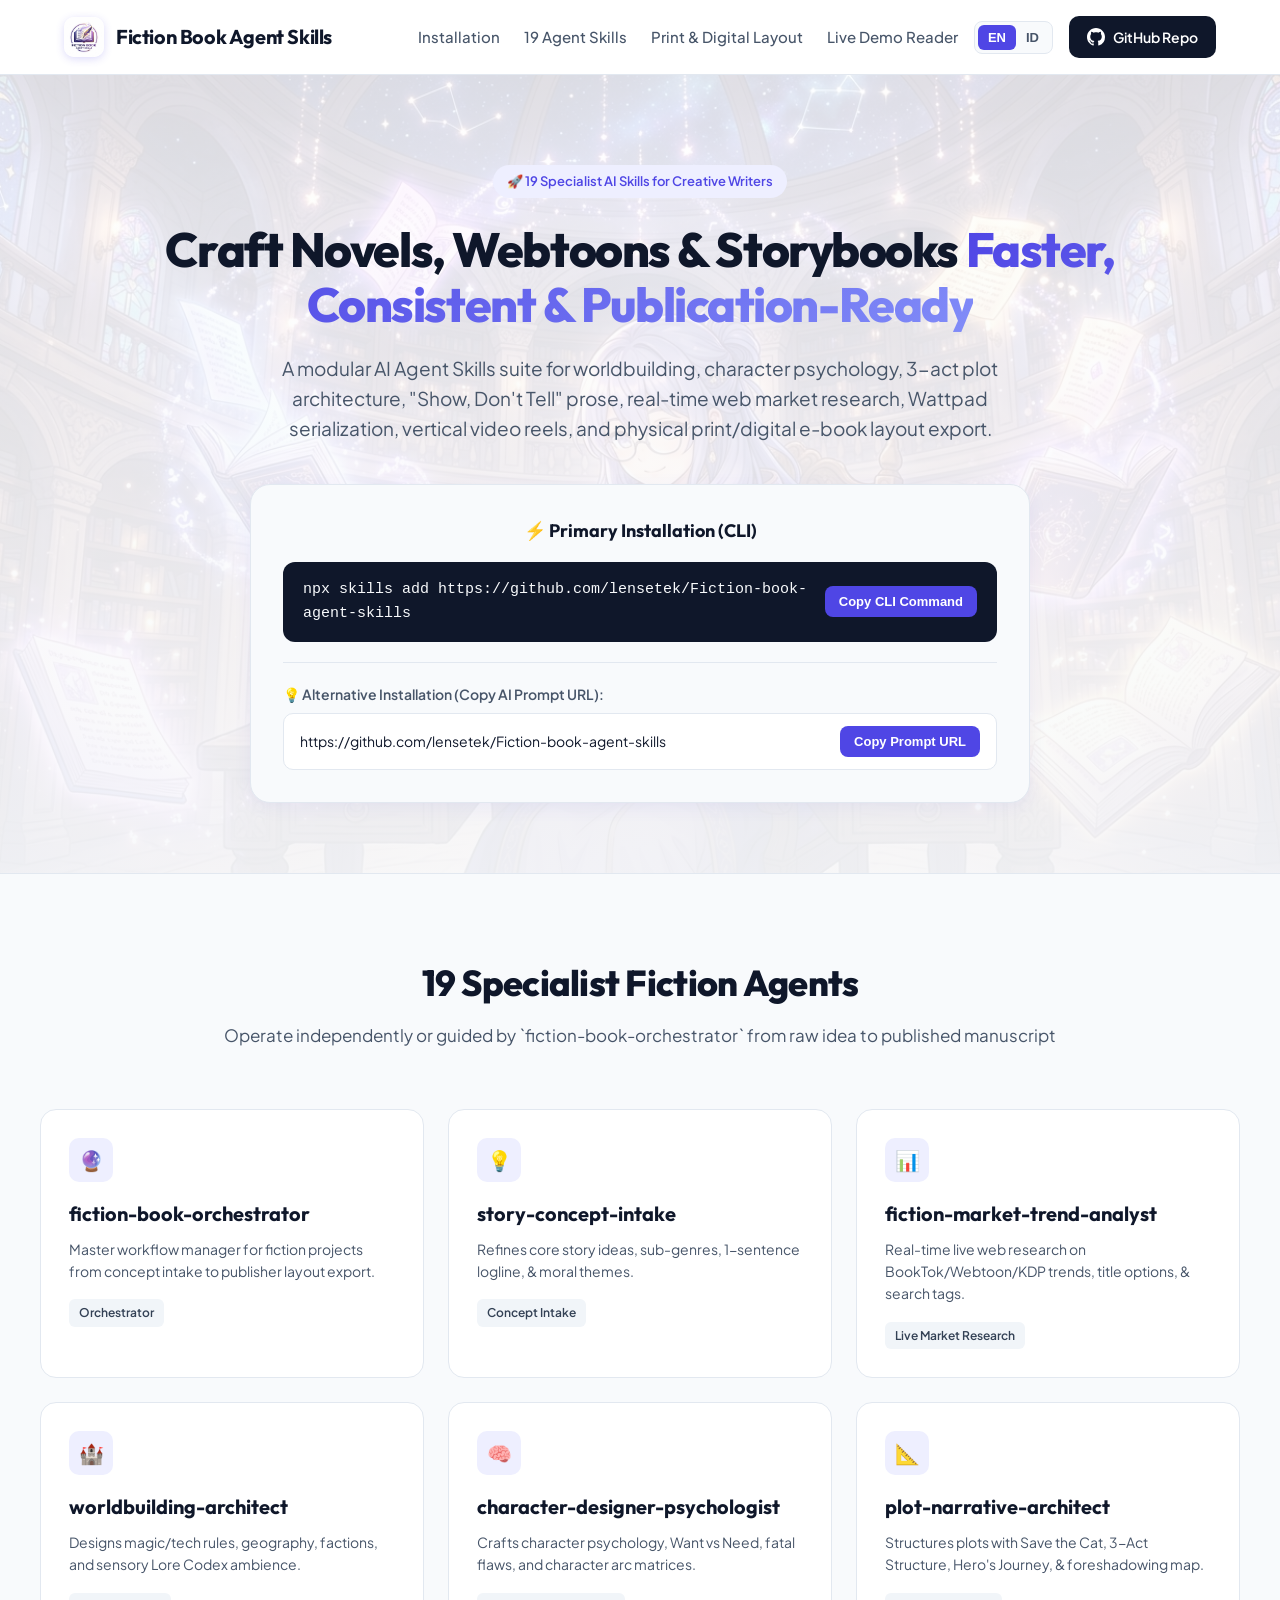
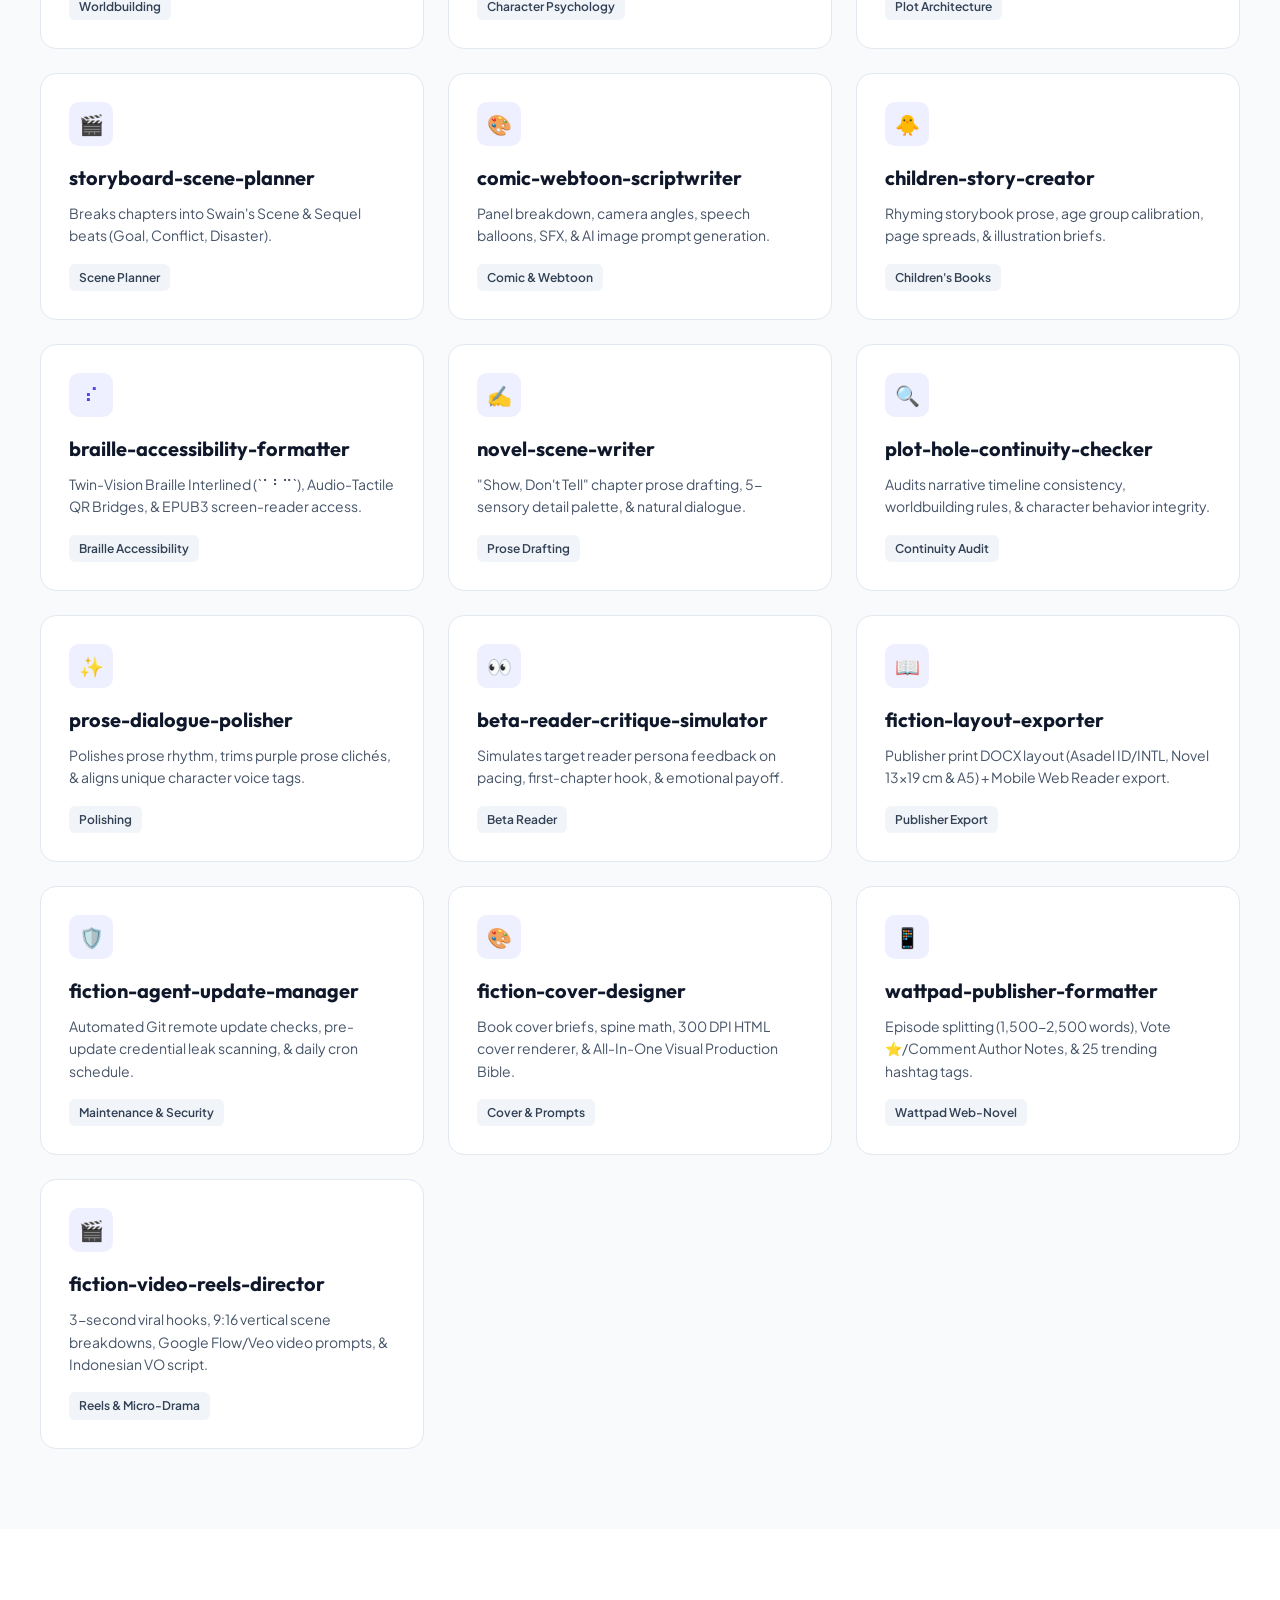
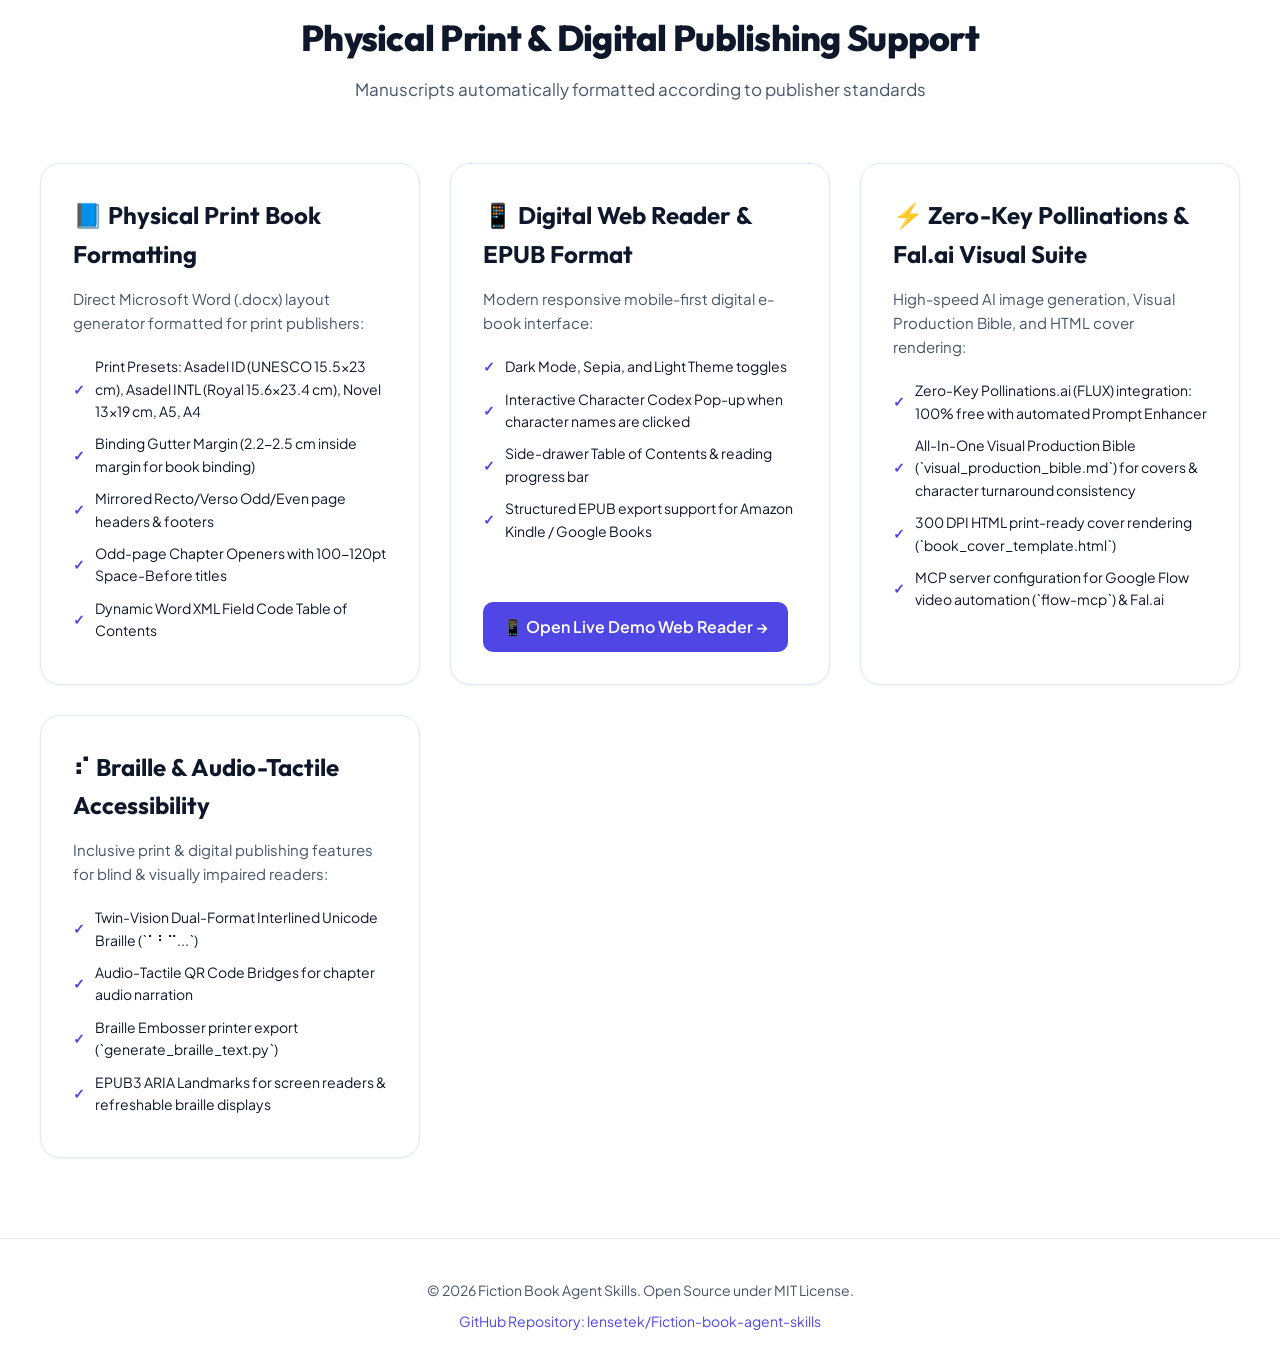
==== commit 7a42977a: "docs: update README, What's New v1.7.0, and landing page with 19 skills, visual bible, and reels dir" ====
--- a/index.html
+++ b/index.html
@@ -4,7 +4,7 @@
   <meta charset="UTF-8">
   <meta name="viewport" content="width=device-width, initial-scale=1.0">
   <title>Fiction Book Agent Skills - AI Suite for Authors & Creative Writers</title>
-  <meta name="description" content="Collection of 14 specialized AI agent skills for fiction writing, novel authoring, comic/webtoon scripting, storybooks, worldbuilding, and print/digital publishing layout export.">
+  <meta name="description" content="Collection of 19 specialized AI agent skills for fiction writing, novel authoring, comic/webtoon scripting, storybooks, worldbuilding, Wattpad serialization, vertical video reels, and print/digital publishing layout export.">
   <link rel="icon" href="assets/favicon.png" type="image/png">
   <link rel="preconnect" href="https://fonts.googleapis.com">
   <link rel="preconnect" href="https://fonts.gstatic.com" crossorigin>
@@ -491,7 +491,7 @@
       <div class="nav-actions">
         <ul class="nav-links">
           <li><a href="#installation" data-i18n="nav_installation">Installation</a></li>
-          <li><a href="#skills" data-i18n="nav_skills">14 Agent Skills</a></li>
+          <li><a href="#skills" data-i18n="nav_skills">19 Agent Skills</a></li>
           <li><a href="#publishing" data-i18n="nav_publishing">Print & Digital Layout</a></li>
           <li><a href="web_reader/index.html" data-i18n="nav_reader">Live Demo Reader</a></li>
         </ul>
@@ -513,7 +513,7 @@
   <!-- Hero Section -->
   <section class="hero">
     <div class="hero-inner">
-      <div class="badge" data-i18n="hero_badge">🚀 14 Specialist AI Skills for Creative Writers</div>
+      <div class="badge" data-i18n="hero_badge">🚀 19 Specialist AI Skills for Creative Writers</div>
       <h1 data-i18n="hero_title">Craft Novels, Webtoons & Storybooks <span>Faster, Consistent & Publication-Ready</span></h1>
       <p data-i18n="hero_subtitle">A modular AI Agent Skills suite for worldbuilding, character psychology, 3-act plot architecture, "Show, Don't Tell" prose, real-time web market research, and physical print/digital e-book layout export.</p>
 
@@ -540,7 +540,7 @@
   <section id="skills" class="section-skills">
     <div class="section-container">
       <div class="section-header">
-        <h2 data-i18n="skills_header_title">15 Specialist Fiction Agents</h2>
+        <h2 data-i18n="skills_header_title">19 Specialist Fiction Agents</h2>
         <p data-i18n="skills_header_sub">Operate independently or guided by <strong>`fiction-book-orchestrator`</strong> from raw idea to published manuscript</p>
       </div>
 
@@ -646,8 +646,36 @@
         <div class="skill-card">
           <div class="skill-icon">📖</div>
           <div class="skill-name">fiction-layout-exporter</div>
-          <div class="skill-desc" data-i18n="desc_exporter">Publisher print DOCX layout (Novel 13x19 cm & A5) + Mobile Web Reader export.</div>
+          <div class="skill-desc" data-i18n="desc_exporter">Publisher print DOCX layout (Asadel ID/INTL, Novel 13x19 cm & A5) + Mobile Web Reader.</div>
           <span class="skill-tag">Publisher Export</span>
+        </div>
+
+        <div class="skill-card">
+          <div class="skill-icon">🛡️</div>
+          <div class="skill-name">fiction-agent-update-manager</div>
+          <div class="skill-desc" data-i18n="desc_update">Automated Git update checks, credential leak scanning, & daily cron checks.</div>
+          <span class="skill-tag">Maintenance & Security</span>
+        </div>
+
+        <div class="skill-card">
+          <div class="skill-icon">🎨</div>
+          <div class="skill-name">fiction-cover-designer</div>
+          <div class="skill-desc" data-i18n="desc_cover">Book cover briefs, spine math, 300 DPI HTML cover renderer, & Visual Production Bible.</div>
+          <span class="skill-tag">Cover & Prompts</span>
+        </div>
+
+        <div class="skill-card">
+          <div class="skill-icon">📱</div>
+          <div class="skill-name">wattpad-publisher-formatter</div>
+          <div class="skill-desc" data-i18n="desc_wattpad">Episode splitting (1,500-2,500 words), Vote ⭐/Comment Author Notes, & 25 trending tags.</div>
+          <span class="skill-tag">Wattpad Web-Novel</span>
+        </div>
+
+        <div class="skill-card">
+          <div class="skill-icon">🎬</div>
+          <div class="skill-name">fiction-video-reels-director</div>
+          <div class="skill-desc" data-i18n="desc_reels">3-second viral hooks, 9:16 vertical scene breakdowns, Google Flow/Veo video prompts, & Indonesian VO.</div>
+          <span class="skill-tag">Reels & Micro-Drama</span>
         </div>
       </div>
     </div>
@@ -732,17 +760,17 @@
     const translations = {
       en: {
         nav_installation: "Installation",
-        nav_skills: "14 Agent Skills",
+        nav_skills: "19 Agent Skills",
         nav_publishing: "Print & Digital Layout",
         nav_reader: "Live Demo Reader",
-        hero_badge: "🚀 14 Specialist AI Skills for Creative Writers",
+        hero_badge: "🚀 19 Specialist AI Skills for Creative Writers",
         hero_title: "Craft Novels, Webtoons & Storybooks <span>Faster, Consistent & Publication-Ready</span>",
-        hero_subtitle: "A modular AI Agent Skills suite for worldbuilding, character psychology, 3-act plot architecture, \"Show, Don't Tell\" prose, real-time web market research, and physical print/digital e-book layout export.",
+        hero_subtitle: "A modular AI Agent Skills suite for worldbuilding, character psychology, 3-act plot architecture, \"Show, Don't Tell\" prose, real-time web market research, Wattpad serialization, vertical video reels, and physical print/digital e-book layout export.",
         cta_cli_header: "⚡ Primary Installation (CLI)",
         btn_copy_cli: "Copy CLI Command",
         cta_prompt_header: "💡 Alternative Installation (Copy AI Prompt URL):",
         btn_copy_url: "Copy Prompt URL",
-        skills_header_title: "15 Specialist Fiction Agents",
+        skills_header_title: "19 Specialist Fiction Agents",
         skills_header_sub: "Operate independently or guided by `fiction-book-orchestrator` from raw idea to published manuscript",
         desc_orchestrator: "Master workflow manager for fiction projects from concept intake to publisher layout export.",
         desc_intake: "Refines core story ideas, sub-genres, 1-sentence logline, & moral themes.",
@@ -758,22 +786,26 @@
         desc_continuity: "Audits narrative timeline consistency, worldbuilding rules, & character behavior integrity.",
         desc_polisher: "Polishes prose rhythm, trims purple prose clichés, & aligns unique character voice tags.",
         desc_beta: "Simulates target reader persona feedback on pacing, first-chapter hook, & emotional payoff.",
-        desc_exporter: "Publisher print DOCX layout (Novel 13x19 cm & A5) + Mobile Web Reader export.",
+        desc_exporter: "Publisher print DOCX layout (Asadel ID/INTL, Novel 13x19 cm & A5) + Mobile Web Reader export.",
+        desc_update: "Automated Git remote update checks, pre-update credential leak scanning, & daily cron schedule.",
+        desc_cover: "Book cover briefs, spine math, 300 DPI HTML cover renderer, & All-In-One Visual Production Bible.",
+        desc_wattpad: "Episode splitting (1,500-2,500 words), Vote ⭐/Comment Author Notes, & 25 trending hashtag tags.",
+        desc_reels: "3-second viral hooks, 9:16 vertical scene breakdowns, Google Flow/Veo video prompts, & Indonesian VO script.",
         feat_header_title: "Physical Print & Digital Publishing Support",
         feat_header_sub: "Manuscripts automatically formatted according to publisher standards",
         feat_print_title: "📘 Physical Print Book Formatting",
         feat_print_sub: "Direct Microsoft Word (.docx) layout generator formatted for print publishers:",
-        feat_print_li1: "Print Presets: Novel 13x19 cm, A5 (14.8x21 cm), A4",
-        feat_print_li2: "Binding Gutter Margin (2.2 cm inside margin for book binding)",
+        feat_print_li1: "Print Presets: Asadel ID (UNESCO 15.5x23 cm), Asadel INTL (Royal 15.6x23.4 cm), Novel 13x19 cm, A5, A4",
+        feat_print_li2: "Binding Gutter Margin (2.2-2.5 cm inside margin for book binding)",
         feat_print_li3: "Mirrored Recto/Verso Odd/Even page headers & footers",
-        feat_print_li4: "Odd-page Chapter Openers with 100pt Space-Before titles",
+        feat_print_li4: "Odd-page Chapter Openers with 100-120pt Space-Before titles",
         feat_print_li5: "Dynamic Word XML Field Code Table of Contents",
-        feat_fal_title: "⚡ Fal.ai (Flux.1) & MCP Image Engine",
-        feat_fal_sub: "High-speed, high-resolution AI image generation for comic panels, storybooks, & covers:",
-        feat_fal_li1: "Fal.ai Flux.1 Schnell / Dev / SDXL integration via python helper",
-        feat_fal_li2: "MCP (Model Context Protocol) server config (`mcp_config.json`)",
-        feat_fal_li3: "Strict security: FAL_KEY loaded from environment variables",
-        feat_fal_li4: "Native internal fallback to `generate_image` in Antigravity/Codex",
+        feat_fal_title: "⚡ Zero-Key Pollinations & Fal.ai Visual Suite",
+        feat_fal_sub: "High-speed AI image generation, Visual Production Bible, and HTML cover rendering:",
+        feat_fal_li1: "Zero-Key Pollinations.ai (FLUX) integration: 100% free with automated Prompt Enhancer",
+        feat_fal_li2: "All-In-One Visual Production Bible (`visual_production_bible.md`) for covers & character turnaround consistency",
+        feat_fal_li3: "300 DPI HTML print-ready cover rendering (`book_cover_template.html`)",
+        feat_fal_li4: "MCP server configuration for Google Flow video automation (`flow-mcp`) & Fal.ai",
         feat_braille_title: "⠎ Braille & Audio-Tactile Accessibility",
         feat_braille_sub: "Inclusive print & digital publishing features for blind & visually impaired readers:",
         feat_braille_li1: "Twin-Vision Dual-Format Interlined Unicode Braille (`⠁⠃⠉...`)",
@@ -791,17 +823,17 @@
       },
       id: {
         nav_installation: "Instalasi",
-        nav_skills: "14 Agent Skills",
+        nav_skills: "19 Agent Skills",
         nav_publishing: "Layout Cetak & Digital",
         nav_reader: "Live Demo Reader",
-        hero_badge: "🚀 14 Spesialis AI Agent Skills untuk Penulisan Fiksi",
+        hero_badge: "🚀 19 Spesialis AI Agent Skills untuk Penulisan Fiksi",
         hero_title: "Tulis Novel, Komik & Buku Cerita <span>Cepat, Konsisten & Siap Terbit</span>",
-        hero_subtitle: "Ekosistem AI Agent Skills modular untuk perancangan dunia, psikologi karakter, arsitektur plot 3-Act, penulisan adegan \"Show, Don't Tell\", riset pasar live internet, hingga ekspor buku cetak fisik & digital e-book.",
+        hero_subtitle: "Ekosistem AI Agent Skills modular untuk perancangan dunia, psikologi karakter, arsitektur plot 3-Act, penulisan adegan \"Show, Don't Tell\", serialisasi Wattpad, video reels, hingga ekspor buku cetak fisik & digital e-book.",
         cta_cli_header: "⚡ Cara Instalasi Utama (CLI)",
         btn_copy_cli: "Salin Perintah CLI",
         cta_prompt_header: "💡 Cara Alternatif (Salin Tautan Prompt AI):",
         btn_copy_url: "Salin URL Prompt",
-        skills_header_title: "15 Agen Spesialis Fiksi",
+        skills_header_title: "19 Agen Spesialis Fiksi",
         skills_header_sub: "Bekerja mandiri atau dipandu oleh `fiction-book-orchestrator` dari ide awal hingga terbit",
         desc_orchestrator: "Koordinator alur kerja penulisan fiksi dari intake ide hingga siap cetak/terbit.",
         desc_intake: "Menggali & mematangkan ide cerita, sub-genre, logline 1 kalimat, & tema moral.",
@@ -817,22 +849,26 @@
         desc_continuity: "Audit garis waktu kronologis, konsistensi aturan dunia, & karakter out-of-character.",
         desc_polisher: "Menghaluskan gaya prosa, memangkas purple prose klise, & menyelaraskan dialog tags.",
         desc_beta: "Mensimulasikan umpan balik persona pembaca target terhadap pacing & emotional hook.",
-        desc_exporter: "Penataan letak Buku Cetak DOCX (Novel 13x19 cm & A5) + Mobile Web Reader.",
+        desc_exporter: "Penataan letak Buku Cetak DOCX (Asadel ID/INTL, Novel 13x19 cm & A5) + Mobile Web Reader.",
+        desc_update: "Pemeriksaan otomatis pembaruan Git, pemindaian kebocoran kredensial, & jadwal cron harian.",
+        desc_cover: "Brief sampul buku, rumus punggung buku, render sampul HTML 300 DPI, & Visual Production Bible.",
+        desc_wattpad: "Serialisasi episode Wattpad (1.500-2.500 kata), pemicu Vote ⭐/Komentar, & 25 hashtag tren.",
+        desc_reels: "Sutradara video vertikal 9:16, hook 3 detik viral, prompt kamera Google Flow/Veo, & naskah VO Indonesia.",
         feat_header_title: "Dukungan Terbit Cetak Fisik & Digital",
         feat_header_sub: "Naskah otomatis tertata sesuai standar penerbitan nasional & internasional",
         feat_print_title: "📘 Format Buku Cetak Physical Print",
         feat_print_sub: "Penataan letak otomatis Microsoft Word (.docx) siap kirim ke penerbit cetak:",
-        feat_print_li1: "Preset Ukuran Cetak: Novel 13x19 cm, A5 (14.8x21 cm), A4",
-        feat_print_li2: "Marjin Jilid (Gutter Margin) 2.2 cm untuk lekukan jilid lem panas",
+        feat_print_li1: "Preset Ukuran Cetak: Asadel ID (UNESCO 15.5x23 cm), Asadel INTL (Royal 15.6x23.4 cm), Novel 13x19 cm, A5, A4",
+        feat_print_li2: "Marjin Jilid (Gutter Margin) 2.2-2.5 cm untuk lekukan jilid lem panas",
         feat_print_li3: "Halaman Ganjil/Genap Berhadapan (Recto/Verso Odd-Even Page Header)",
         feat_print_li4: "Awalan Bab Baru (Chapter Opener) selalu di halaman ganjil (kanan)",
         feat_print_li5: "Daftar Isi Dinamis berbasis Word XML Field Codes",
-        feat_fal_title: "⚡ Fal.ai (Flux.1) & MCP Image Engine",
-        feat_fal_sub: "Generasi gambar AI cepat & resolusi tinggi untuk panel komik, buku cerita anak, & sampul novel:",
-        feat_fal_li1: "Integrasi Fal.ai Flux.1 Schnell / Dev / SDXL via skrip python helper",
-        feat_fal_li2: "Konfigurasi server MCP (Model Context Protocol) (`mcp_config.json`)",
-        feat_fal_li3: "Keamanan ketat: FAL_KEY dimuat aman dari environment variable",
-        feat_fal_li4: "Fallback otomatis ke tool `generate_image` internal di Antigravity/Codex",
+        feat_fal_title: "⚡ Generator Visual Zero-Key & Fal.ai",
+        feat_fal_sub: "Generasi visual AI cepat, Visual Production Bible, dan render sampul HTML:",
+        feat_fal_li1: "Integrasi Zero-Key Pollinations.ai (FLUX): 100% gratis dengan Prompt Enhancer otomatis",
+        feat_fal_li2: "Kit Visual All-In-One (`visual_production_bible.md`) untuk konsistensi tokoh & sampul",
+        feat_fal_li3: "Render sampul cetak 300 DPI dari template HTML (`book_cover_template.html`)",
+        feat_fal_li4: "Konfigurasi server MCP untuk otomasi video Google Flow (`flow-mcp`) & Fal.ai",
         feat_braille_title: "⠎ Aksesibilitas Braille & Audio-Tactile",
         feat_braille_sub: "Fitur penerbitan cetak & digital inklusif untuk pembaca tunanetra:",
         feat_braille_li1: "Teks Braille Unicode Twin-Vision Dual-Format (`⠁⠃⠉...`)",
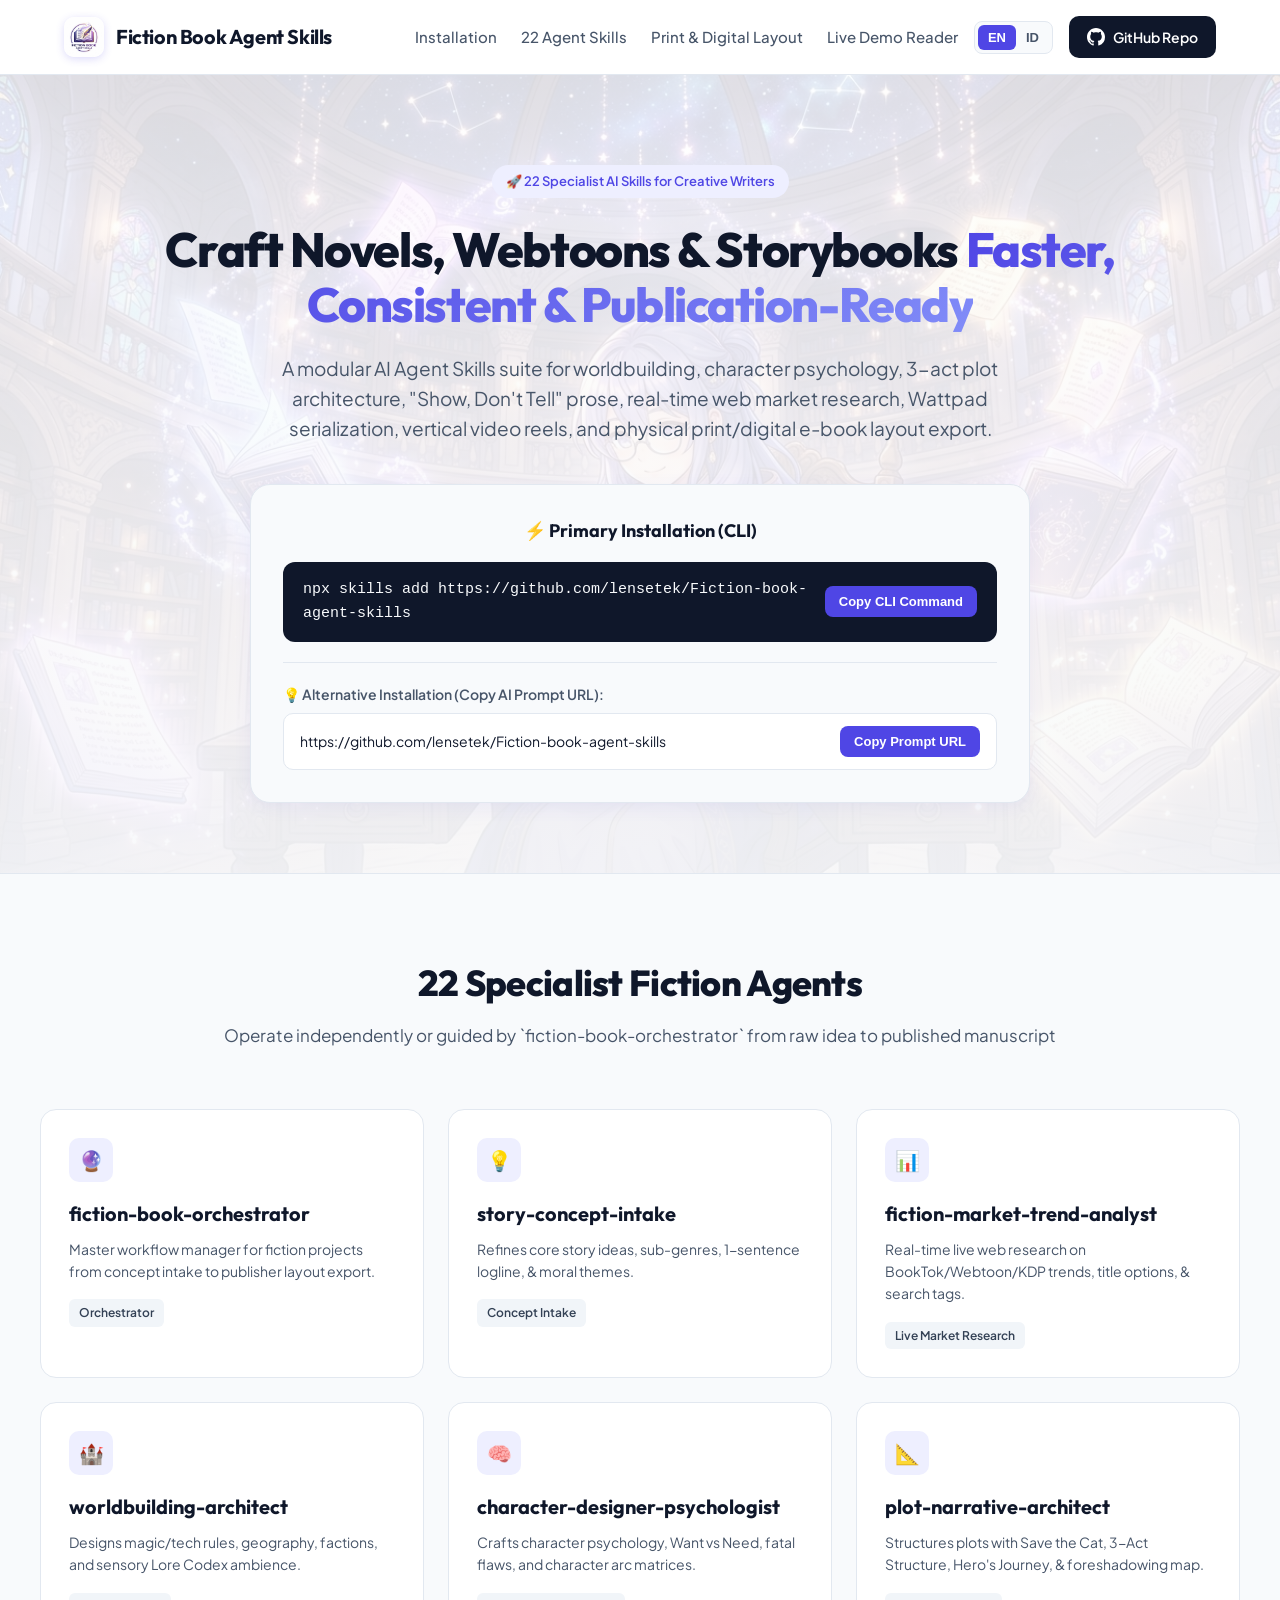
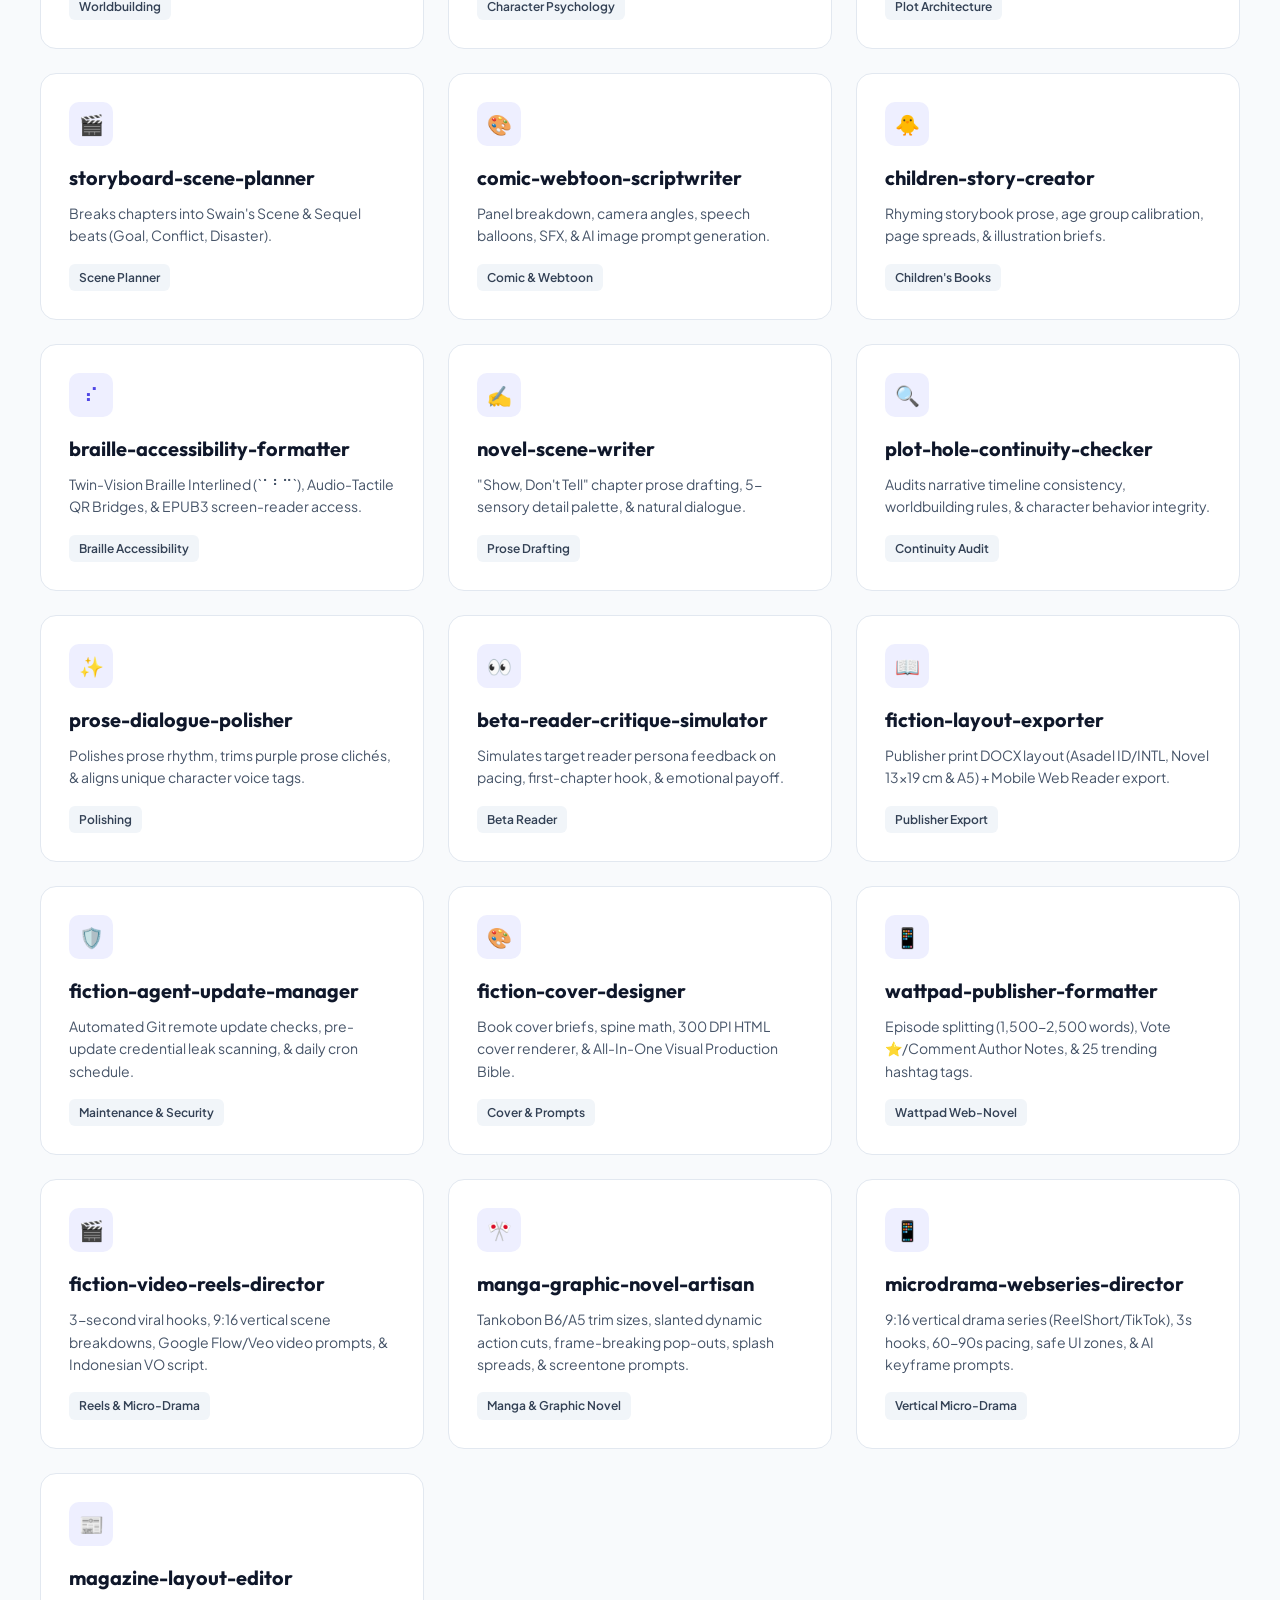
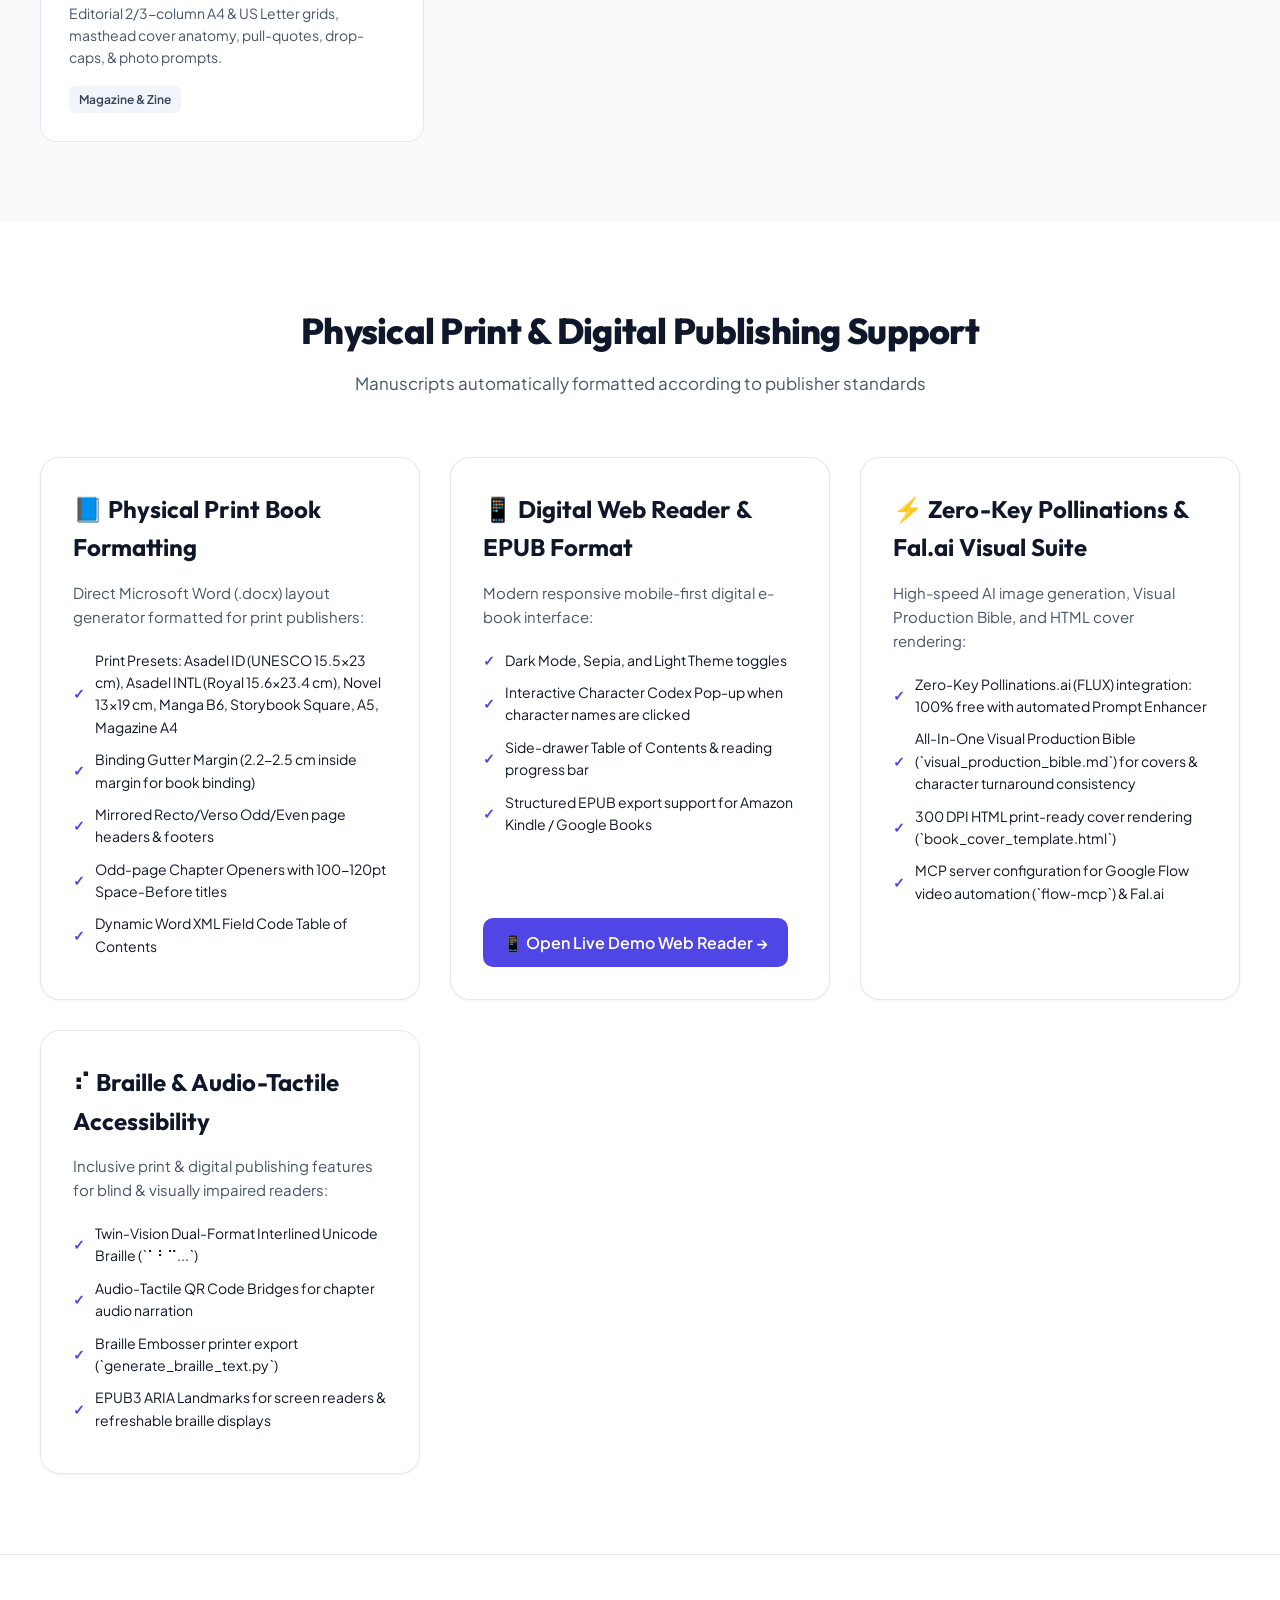
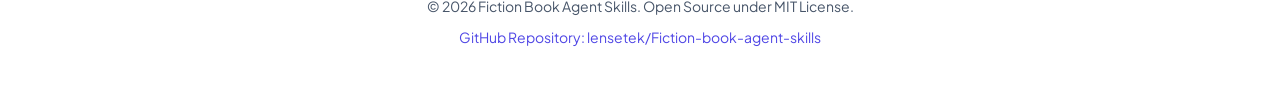
==== commit 9066ed54: "feat(v1.8.0): add manga, micro-drama vertical, and magazine layout skills with dynamic framing and p" ====
--- a/index.html
+++ b/index.html
@@ -4,7 +4,7 @@
   <meta charset="UTF-8">
   <meta name="viewport" content="width=device-width, initial-scale=1.0">
   <title>Fiction Book Agent Skills - AI Suite for Authors & Creative Writers</title>
-  <meta name="description" content="Collection of 19 specialized AI agent skills for fiction writing, novel authoring, comic/webtoon scripting, storybooks, worldbuilding, Wattpad serialization, vertical video reels, and print/digital publishing layout export.">
+  <meta name="description" content="Collection of 22 specialized AI agent skills for fiction writing, novel authoring, comic/webtoon scripting, storybooks, manga tankobon, micro-dramas, magazines, worldbuilding, Wattpad serialization, vertical video reels, and print/digital publishing layout export.">
   <link rel="icon" href="assets/favicon.png" type="image/png">
   <link rel="preconnect" href="https://fonts.googleapis.com">
   <link rel="preconnect" href="https://fonts.gstatic.com" crossorigin>
@@ -491,7 +491,7 @@
       <div class="nav-actions">
         <ul class="nav-links">
           <li><a href="#installation" data-i18n="nav_installation">Installation</a></li>
-          <li><a href="#skills" data-i18n="nav_skills">19 Agent Skills</a></li>
+          <li><a href="#skills" data-i18n="nav_skills">22 Agent Skills</a></li>
           <li><a href="#publishing" data-i18n="nav_publishing">Print & Digital Layout</a></li>
           <li><a href="web_reader/index.html" data-i18n="nav_reader">Live Demo Reader</a></li>
         </ul>
@@ -513,7 +513,7 @@
   <!-- Hero Section -->
   <section class="hero">
     <div class="hero-inner">
-      <div class="badge" data-i18n="hero_badge">🚀 19 Specialist AI Skills for Creative Writers</div>
+      <div class="badge" data-i18n="hero_badge">🚀 22 Specialist AI Skills for Creative Writers</div>
       <h1 data-i18n="hero_title">Craft Novels, Webtoons & Storybooks <span>Faster, Consistent & Publication-Ready</span></h1>
       <p data-i18n="hero_subtitle">A modular AI Agent Skills suite for worldbuilding, character psychology, 3-act plot architecture, "Show, Don't Tell" prose, real-time web market research, and physical print/digital e-book layout export.</p>
 
@@ -540,7 +540,7 @@
   <section id="skills" class="section-skills">
     <div class="section-container">
       <div class="section-header">
-        <h2 data-i18n="skills_header_title">19 Specialist Fiction Agents</h2>
+        <h2 data-i18n="skills_header_title">22 Specialist Fiction Agents</h2>
         <p data-i18n="skills_header_sub">Operate independently or guided by <strong>`fiction-book-orchestrator`</strong> from raw idea to published manuscript</p>
       </div>
 
@@ -676,6 +676,27 @@
           <div class="skill-name">fiction-video-reels-director</div>
           <div class="skill-desc" data-i18n="desc_reels">3-second viral hooks, 9:16 vertical scene breakdowns, Google Flow/Veo video prompts, & Indonesian VO.</div>
           <span class="skill-tag">Reels & Micro-Drama</span>
+        </div>
+
+        <div class="skill-card">
+          <div class="skill-icon">🎌</div>
+          <div class="skill-name">manga-graphic-novel-artisan</div>
+          <div class="skill-desc" data-i18n="desc_manga">Tankobon B6/A5 trim sizes, slanted dynamic action cuts, frame-breaking, splash spreads, & screentone prompts.</div>
+          <span class="skill-tag">Manga & Graphic Novel</span>
+        </div>
+
+        <div class="skill-card">
+          <div class="skill-icon">📱</div>
+          <div class="skill-name">microdrama-webseries-director</div>
+          <div class="skill-desc" data-i18n="desc_microdrama">9:16 vertical drama series (ReelShort/TikTok), 3s hooks, 60-90s pacing, safe UI zones, & AI keyframe prompts.</div>
+          <span class="skill-tag">Vertical Micro-Drama</span>
+        </div>
+
+        <div class="skill-card">
+          <div class="skill-icon">📰</div>
+          <div class="skill-name">magazine-layout-editor</div>
+          <div class="skill-desc" data-i18n="desc_magazine">Editorial 2/3-column A4 & US Letter grids, masthead cover anatomy, pull-quotes, drop-caps, & photo prompts.</div>
+          <span class="skill-tag">Magazine & Zine</span>
         </div>
       </div>
     </div>
@@ -760,17 +781,17 @@
     const translations = {
       en: {
         nav_installation: "Installation",
-        nav_skills: "19 Agent Skills",
+        nav_skills: "22 Agent Skills",
         nav_publishing: "Print & Digital Layout",
         nav_reader: "Live Demo Reader",
-        hero_badge: "🚀 19 Specialist AI Skills for Creative Writers",
+        hero_badge: "🚀 22 Specialist AI Skills for Creative Writers",
         hero_title: "Craft Novels, Webtoons & Storybooks <span>Faster, Consistent & Publication-Ready</span>",
         hero_subtitle: "A modular AI Agent Skills suite for worldbuilding, character psychology, 3-act plot architecture, \"Show, Don't Tell\" prose, real-time web market research, Wattpad serialization, vertical video reels, and physical print/digital e-book layout export.",
         cta_cli_header: "⚡ Primary Installation (CLI)",
         btn_copy_cli: "Copy CLI Command",
         cta_prompt_header: "💡 Alternative Installation (Copy AI Prompt URL):",
         btn_copy_url: "Copy Prompt URL",
-        skills_header_title: "19 Specialist Fiction Agents",
+        skills_header_title: "22 Specialist Fiction Agents",
         skills_header_sub: "Operate independently or guided by `fiction-book-orchestrator` from raw idea to published manuscript",
         desc_orchestrator: "Master workflow manager for fiction projects from concept intake to publisher layout export.",
         desc_intake: "Refines core story ideas, sub-genres, 1-sentence logline, & moral themes.",
@@ -791,11 +812,14 @@
         desc_cover: "Book cover briefs, spine math, 300 DPI HTML cover renderer, & All-In-One Visual Production Bible.",
         desc_wattpad: "Episode splitting (1,500-2,500 words), Vote ⭐/Comment Author Notes, & 25 trending hashtag tags.",
         desc_reels: "3-second viral hooks, 9:16 vertical scene breakdowns, Google Flow/Veo video prompts, & Indonesian VO script.",
+        desc_manga: "Tankobon B6/A5 trim sizes, slanted dynamic action cuts, frame-breaking pop-outs, splash spreads, & screentone prompts.",
+        desc_microdrama: "9:16 vertical drama series (ReelShort/TikTok), 3s hooks, 60-90s pacing, safe UI zones, & AI keyframe prompts.",
+        desc_magazine: "Editorial 2/3-column A4 & US Letter grids, masthead cover anatomy, pull-quotes, drop-caps, & photo prompts.",
         feat_header_title: "Physical Print & Digital Publishing Support",
         feat_header_sub: "Manuscripts automatically formatted according to publisher standards",
         feat_print_title: "📘 Physical Print Book Formatting",
         feat_print_sub: "Direct Microsoft Word (.docx) layout generator formatted for print publishers:",
-        feat_print_li1: "Print Presets: Asadel ID (UNESCO 15.5x23 cm), Asadel INTL (Royal 15.6x23.4 cm), Novel 13x19 cm, A5, A4",
+        feat_print_li1: "Print Presets: Asadel ID (UNESCO 15.5x23 cm), Asadel INTL (Royal 15.6x23.4 cm), Novel 13x19 cm, Manga B6, Storybook Square, A5, Magazine A4",
         feat_print_li2: "Binding Gutter Margin (2.2-2.5 cm inside margin for book binding)",
         feat_print_li3: "Mirrored Recto/Verso Odd/Even page headers & footers",
         feat_print_li4: "Odd-page Chapter Openers with 100-120pt Space-Before titles",
@@ -823,17 +847,17 @@
       },
       id: {
         nav_installation: "Instalasi",
-        nav_skills: "19 Agent Skills",
+        nav_skills: "22 Agent Skills",
         nav_publishing: "Layout Cetak & Digital",
         nav_reader: "Live Demo Reader",
-        hero_badge: "🚀 19 Spesialis AI Agent Skills untuk Penulisan Fiksi",
+        hero_badge: "🚀 22 Spesialis AI Agent Skills untuk Penulisan Fiksi",
         hero_title: "Tulis Novel, Komik & Buku Cerita <span>Cepat, Konsisten & Siap Terbit</span>",
         hero_subtitle: "Ekosistem AI Agent Skills modular untuk perancangan dunia, psikologi karakter, arsitektur plot 3-Act, penulisan adegan \"Show, Don't Tell\", serialisasi Wattpad, video reels, hingga ekspor buku cetak fisik & digital e-book.",
         cta_cli_header: "⚡ Cara Instalasi Utama (CLI)",
         btn_copy_cli: "Salin Perintah CLI",
         cta_prompt_header: "💡 Cara Alternatif (Salin Tautan Prompt AI):",
         btn_copy_url: "Salin URL Prompt",
-        skills_header_title: "19 Agen Spesialis Fiksi",
+        skills_header_title: "22 Agen Spesialis Fiksi",
         skills_header_sub: "Bekerja mandiri atau dipandu oleh `fiction-book-orchestrator` dari ide awal hingga terbit",
         desc_orchestrator: "Koordinator alur kerja penulisan fiksi dari intake ide hingga siap cetak/terbit.",
         desc_intake: "Menggali & mematangkan ide cerita, sub-genre, logline 1 kalimat, & tema moral.",
@@ -854,11 +878,14 @@
         desc_cover: "Brief sampul buku, rumus punggung buku, render sampul HTML 300 DPI, & Visual Production Bible.",
         desc_wattpad: "Serialisasi episode Wattpad (1.500-2.500 kata), pemicu Vote ⭐/Komentar, & 25 hashtag tren.",
         desc_reels: "Sutradara video vertikal 9:16, hook 3 detik viral, prompt kamera Google Flow/Veo, & naskah VO Indonesia.",
+        desc_manga: "Standar cetak Tankobon B6/A5, pemotongan panel miring aksi, karakter tembus panel, splash 2 halaman, & prompt screentone.",
+        desc_microdrama: "Serial micro-drama vertikal 9:16 (ReelShort/TikTok), formula hook 3 detik, safe zone antarmuka, & prompt keyframe AI.",
+        desc_magazine: "Tata letak majalah & zine grid 2/3 kolom A4/Letter, anatomi masthead cover, pull-quotes, drop-caps, & prompt foto editorial.",
         feat_header_title: "Dukungan Terbit Cetak Fisik & Digital",
         feat_header_sub: "Naskah otomatis tertata sesuai standar penerbitan nasional & internasional",
         feat_print_title: "📘 Format Buku Cetak Physical Print",
         feat_print_sub: "Penataan letak otomatis Microsoft Word (.docx) siap kirim ke penerbit cetak:",
-        feat_print_li1: "Preset Ukuran Cetak: Asadel ID (UNESCO 15.5x23 cm), Asadel INTL (Royal 15.6x23.4 cm), Novel 13x19 cm, A5, A4",
+        feat_print_li1: "Preset Ukuran Cetak: Asadel ID (UNESCO 15.5x23 cm), Asadel INTL (Royal 15.6x23.4 cm), Novel 13x19 cm, Manga B6, Square Anak, A5, Majalah A4",
         feat_print_li2: "Marjin Jilid (Gutter Margin) 2.2-2.5 cm untuk lekukan jilid lem panas",
         feat_print_li3: "Halaman Ganjil/Genap Berhadapan (Recto/Verso Odd-Even Page Header)",
         feat_print_li4: "Awalan Bab Baru (Chapter Opener) selalu di halaman ganjil (kanan)",
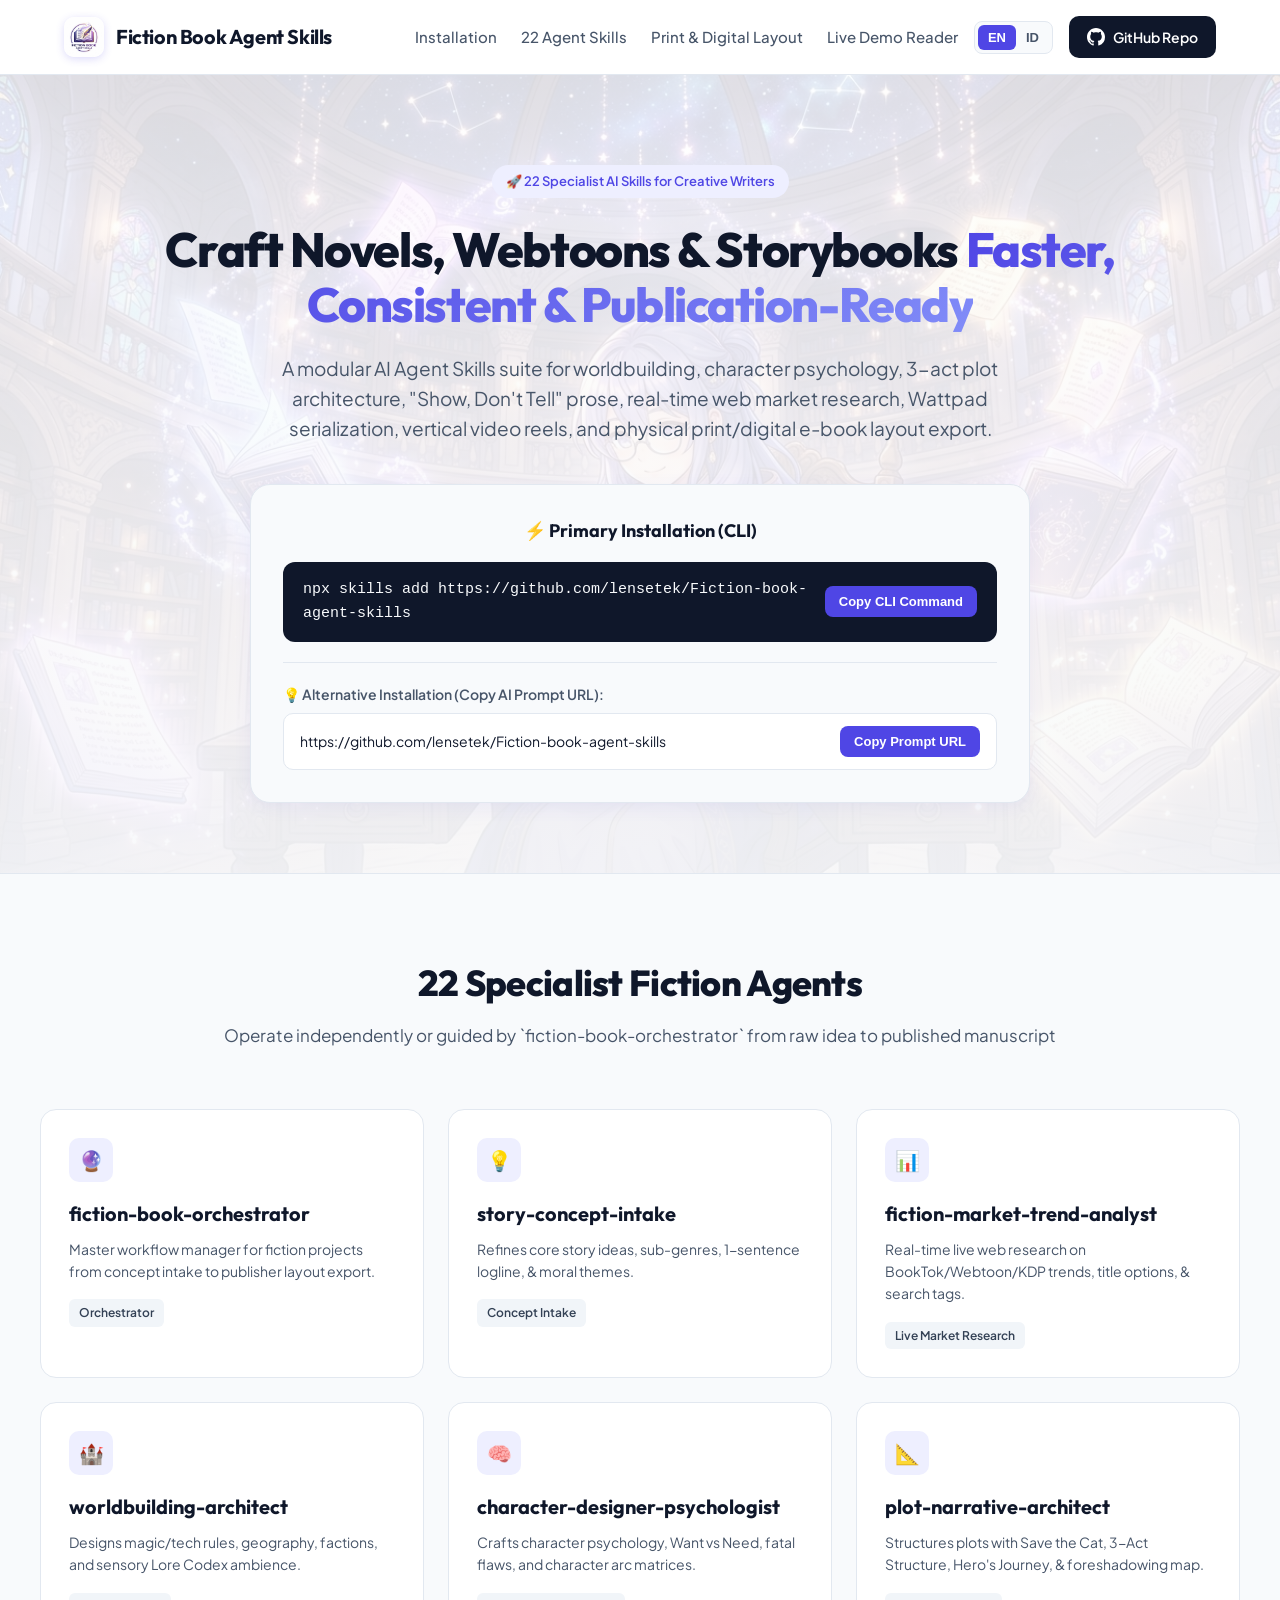
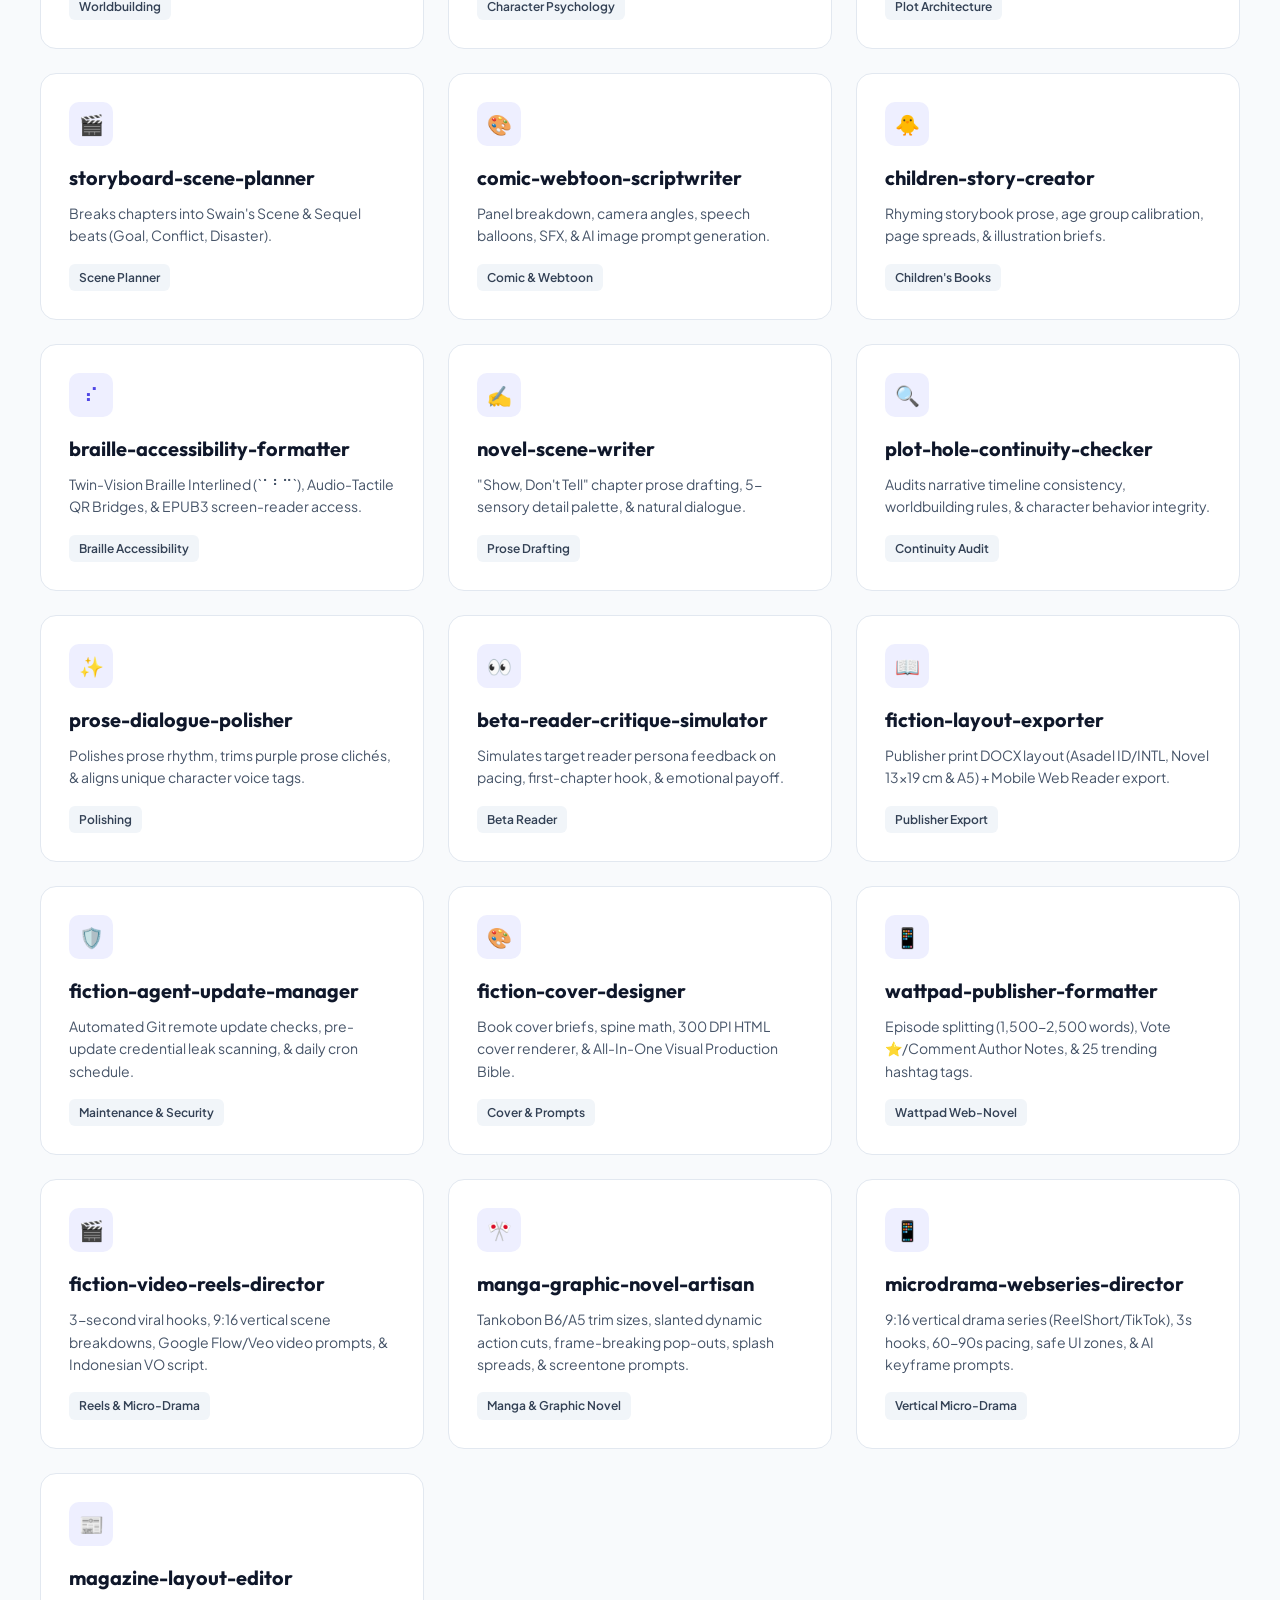
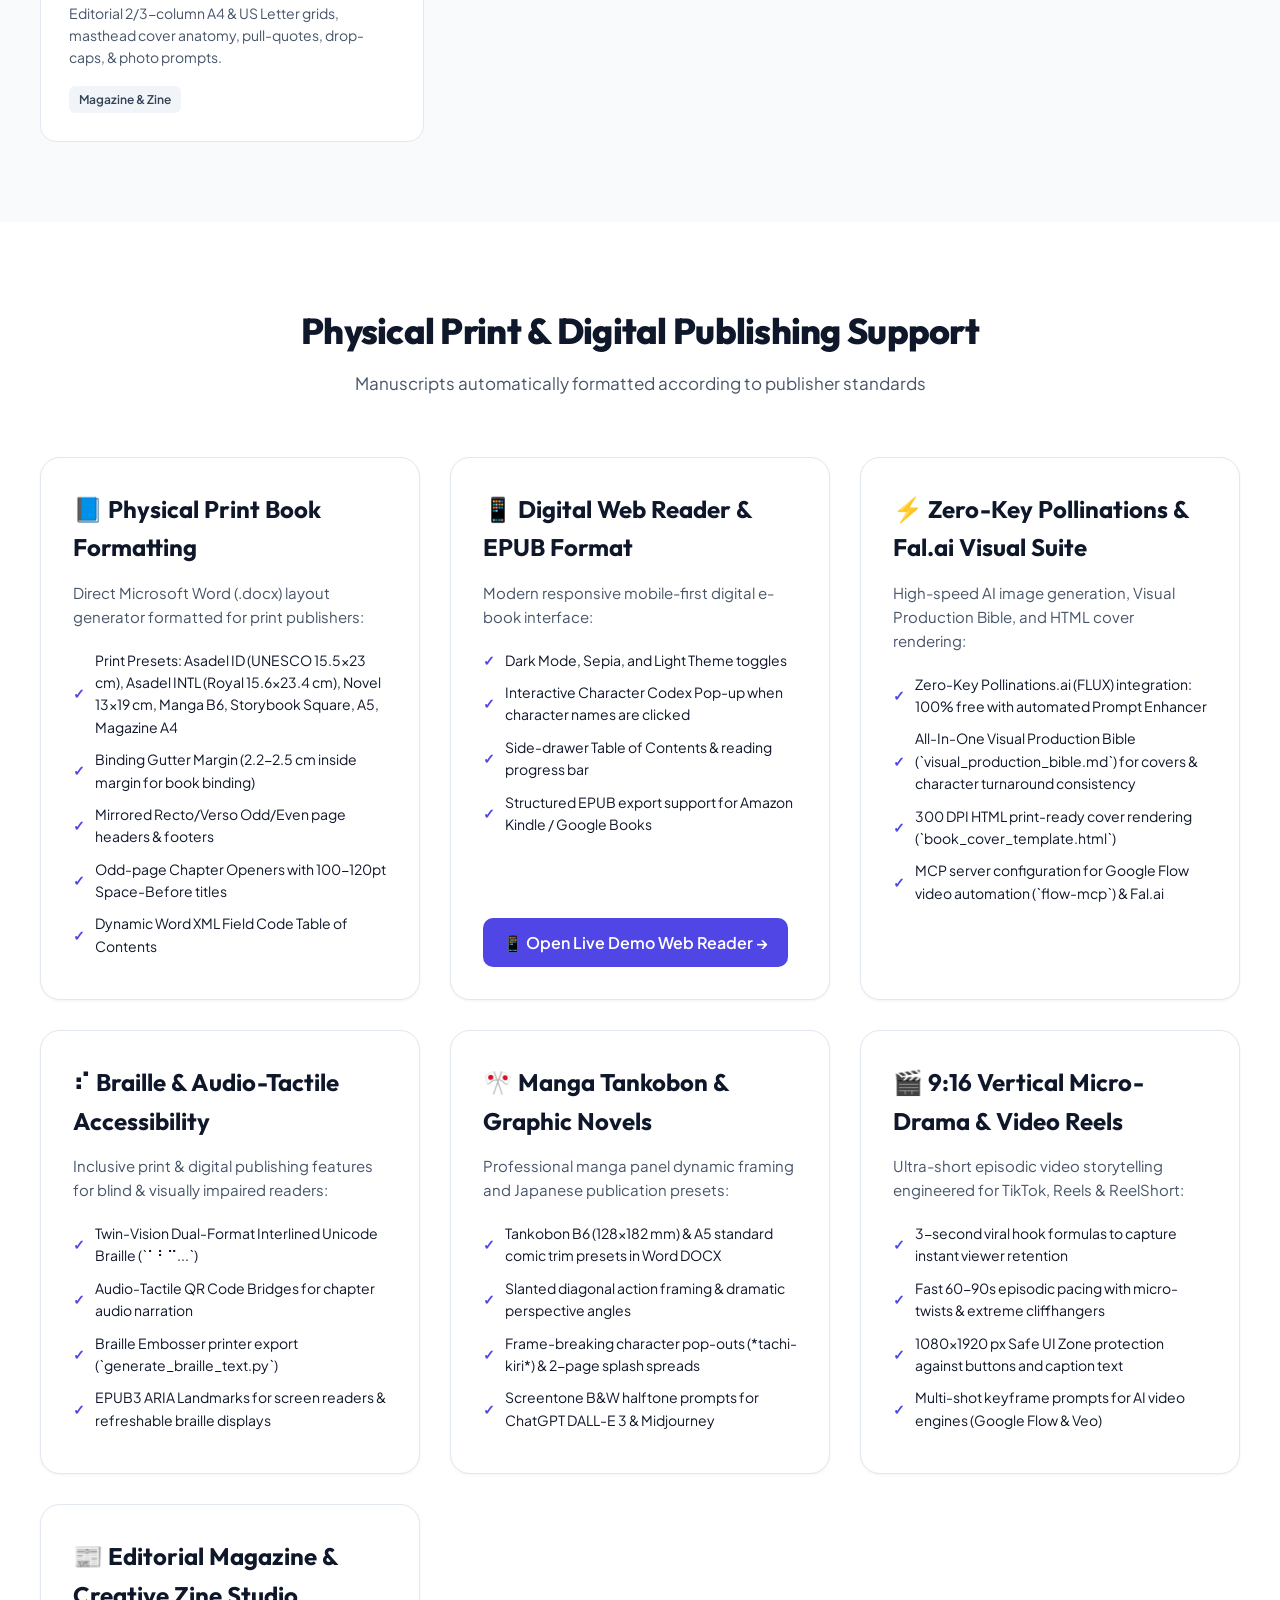
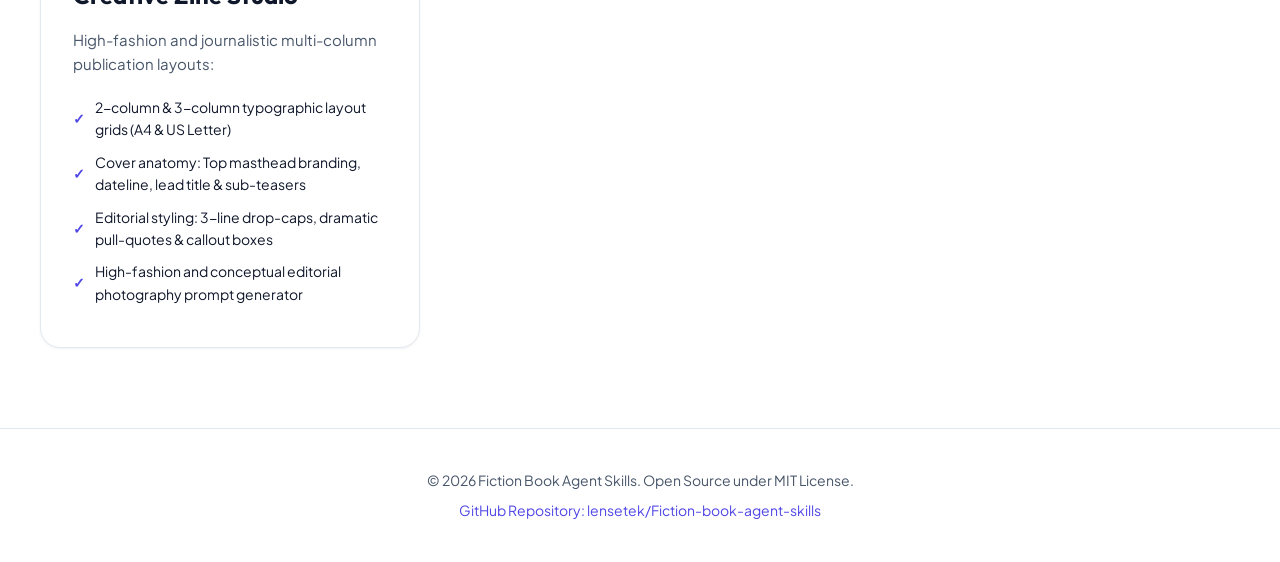
==== commit 3d94831e: "docs: enrich README architecture diagrams, changelog details, and landing page feature cards for man" ====
--- a/index.html
+++ b/index.html
@@ -763,6 +763,45 @@
               <li data-i18n="feat_braille_li2">Audio-Tactile QR Code Bridges for chapter audio narration</li>
               <li data-i18n="feat_braille_li3">Braille Embosser printer export (`generate_braille_text.py`)</li>
               <li data-i18n="feat_braille_li4">EPUB3 ARIA Landmarks for screen readers & refreshable braille displays</li>
+            </ul>
+          </div>
+        </div>
+
+        <div class="feature-box">
+          <div>
+            <h3 data-i18n="feat_manga_title">🎌 Manga Tankobon & Graphic Novels</h3>
+            <p data-i18n="feat_manga_sub">Professional manga panel dynamic framing and Japanese publication presets:</p>
+            <ul class="feature-list">
+              <li data-i18n="feat_manga_li1">Tankobon B6 (128x182 mm) & A5 standard comic trim presets in Word DOCX</li>
+              <li data-i18n="feat_manga_li2">Slanted diagonal action framing & dramatic perspective angles</li>
+              <li data-i18n="feat_manga_li3">Frame-breaking character pop-outs (*tachi-kiri*) & 2-page splash spreads</li>
+              <li data-i18n="feat_manga_li4">Screentone B&W halftone prompts for ChatGPT DALL-E 3 & Midjourney</li>
+            </ul>
+          </div>
+        </div>
+
+        <div class="feature-box">
+          <div>
+            <h3 data-i18n="feat_micro_title">🎬 9:16 Vertical Micro-Drama & Video Reels</h3>
+            <p data-i18n="feat_micro_sub">Ultra-short episodic video storytelling engineered for TikTok, Reels & ReelShort:</p>
+            <ul class="feature-list">
+              <li data-i18n="feat_micro_li1">3-second viral hook formulas to capture instant viewer retention</li>
+              <li data-i18n="feat_micro_li2">Fast 60-90s episodic pacing with micro-twists & extreme cliffhangers</li>
+              <li data-i18n="feat_micro_li3">1080x1920 px Safe UI Zone protection against buttons and caption text</li>
+              <li data-i18n="feat_micro_li4">Multi-shot keyframe prompts for AI video engines (Google Flow & Veo)</li>
+            </ul>
+          </div>
+        </div>
+
+        <div class="feature-box">
+          <div>
+            <h3 data-i18n="feat_mag_title">📰 Editorial Magazine & Creative Zine Studio</h3>
+            <p data-i18n="feat_mag_sub">High-fashion and journalistic multi-column publication layouts:</p>
+            <ul class="feature-list">
+              <li data-i18n="feat_mag_li1">2-column & 3-column typographic layout grids (A4 & US Letter)</li>
+              <li data-i18n="feat_mag_li2">Cover anatomy: Top masthead branding, dateline, lead title & sub-teasers</li>
+              <li data-i18n="feat_mag_li3">Editorial styling: 3-line drop-caps, dramatic pull-quotes & callout boxes</li>
+              <li data-i18n="feat_mag_li4">High-fashion and conceptual editorial photography prompt generator</li>
             </ul>
           </div>
         </div>
@@ -836,6 +875,24 @@
         feat_braille_li2: "Audio-Tactile QR Code Bridges for chapter audio narration",
         feat_braille_li3: "Braille Embosser printer export (`generate_braille_text.py`)",
         feat_braille_li4: "EPUB3 ARIA Landmarks for screen readers & refreshable braille displays",
+        feat_manga_title: "🎌 Manga Tankobon & Graphic Novels",
+        feat_manga_sub: "Professional manga panel dynamic framing and Japanese publication presets:",
+        feat_manga_li1: "Tankobon B6 (128x182 mm) & A5 standard comic trim presets in Word DOCX",
+        feat_manga_li2: "Slanted diagonal action framing & dramatic perspective angles",
+        feat_manga_li3: "Frame-breaking character pop-outs (*tachi-kiri*) & 2-page splash spreads",
+        feat_manga_li4: "Screentone B&W halftone prompts for ChatGPT DALL-E 3 & Midjourney",
+        feat_micro_title: "🎬 9:16 Vertical Micro-Drama & Video Reels",
+        feat_micro_sub: "Ultra-short episodic video storytelling engineered for TikTok, Reels & ReelShort:",
+        feat_micro_li1: "3-second viral hook formulas to capture instant viewer retention",
+        feat_micro_li2: "Fast 60-90s episodic pacing with micro-twists & extreme cliffhangers",
+        feat_micro_li3: "1080x1920 px Safe UI Zone protection against buttons and caption text",
+        feat_micro_li4: "Multi-shot keyframe prompts for AI video engines (Google Flow & Veo)",
+        feat_mag_title: "📰 Editorial Magazine & Creative Zine Studio",
+        feat_mag_sub: "High-fashion and journalistic multi-column publication layouts:",
+        feat_mag_li1: "2-column & 3-column typographic layout grids (A4 & US Letter)",
+        feat_mag_li2: "Cover anatomy: Top masthead branding, dateline, lead title & sub-teasers",
+        feat_mag_li3: "Editorial styling: 3-line drop-caps, dramatic pull-quotes & callout boxes",
+        feat_mag_li4: "High-fashion and conceptual editorial photography prompt generator",
         feat_digital_title: "📱 Digital Web Reader & EPUB Format",
         feat_digital_sub: "Modern responsive mobile-first digital e-book interface:",
         feat_digital_li1: "Dark Mode, Sepia, and Light Theme toggles",
@@ -902,6 +959,24 @@
         feat_braille_li2: "Kode QR Aksesibilitas Audio di setiap pembuka bab",
         feat_braille_li3: "Ekspor khusus mesin cetak Braille Embosser (`generate_braille_text.py`)",
         feat_braille_li4: "EPUB3 ARIA Landmarks untuk screen reader & tampilan Braille digital",
+        feat_manga_title: "🎌 Manga Tankobon & Novel Grafis",
+        feat_manga_sub: "Arsitektur bingkai panel dinamis & standar cetak penerbitan Jepang:",
+        feat_manga_li1: "Preset naskah cetak Tankobon B6 (128x182 mm) & A5 pada Word DOCX",
+        feat_manga_li2: "Pemotongan panel miring aksi (*slanted cuts*) & sudut pandang dramatis",
+        feat_manga_li3: "Karakter tembus garis panel (*tachi-kiri bleed*) & splash dua halaman berhadapan",
+        feat_manga_li4: "Prompt screentone monokrom B&W untuk ChatGPT DALL-E 3 & Midjourney",
+        feat_micro_title: "🎬 Sutradara Micro-Drama Vertikal 9:16 & Reels",
+        feat_micro_sub: "Produksi video drama berseri ultra-pendek untuk TikTok, IG Reels & ReelShort:",
+        feat_micro_li1: "Formula Hook 3 Detik viral untuk menghentikan scrolling penonton",
+        feat_micro_li2: "Pacing kilat 60-90 detik per episode dengan micro-twist & cliffhanger",
+        feat_micro_li3: "Perlindungan Safe UI Zone (bebas tumpang tindih tombol like/komentar)",
+        feat_micro_li4: "Prompt keyframe visual multi-shot untuk AI video Google Flow & Veo",
+        feat_mag_title: "📰 Studio Tata Letak Majalah & Zine Editorial",
+        feat_mag_sub: "Tata letak editorial multi-kolom profesional untuk majalah cetak & digital:",
+        feat_mag_li1: "Grid tipografi 2-kolom & 3-kolom fleksibel (standar A4 & US Letter)",
+        feat_mag_li2: "Anatomi sampul: Masthead judul utama, tanggal edisi, headline & teaser artikel",
+        feat_mag_li3: "Gaya editorial: Huruf kapital awal (*drop-caps*), *pull-quotes*, & kotak kutipan",
+        feat_mag_li4: "Generator prompt fotografi editorial majalah fesyen & budaya visual",
         feat_digital_title: "📱 Format Digital Web Reader & EPUB",
         feat_digital_sub: "Tampilan e-book digital modern responsive mobile-first:",
         feat_digital_li1: "Tema Gelap (Dark Mode), Sepia, & Terang (Light Mode)",
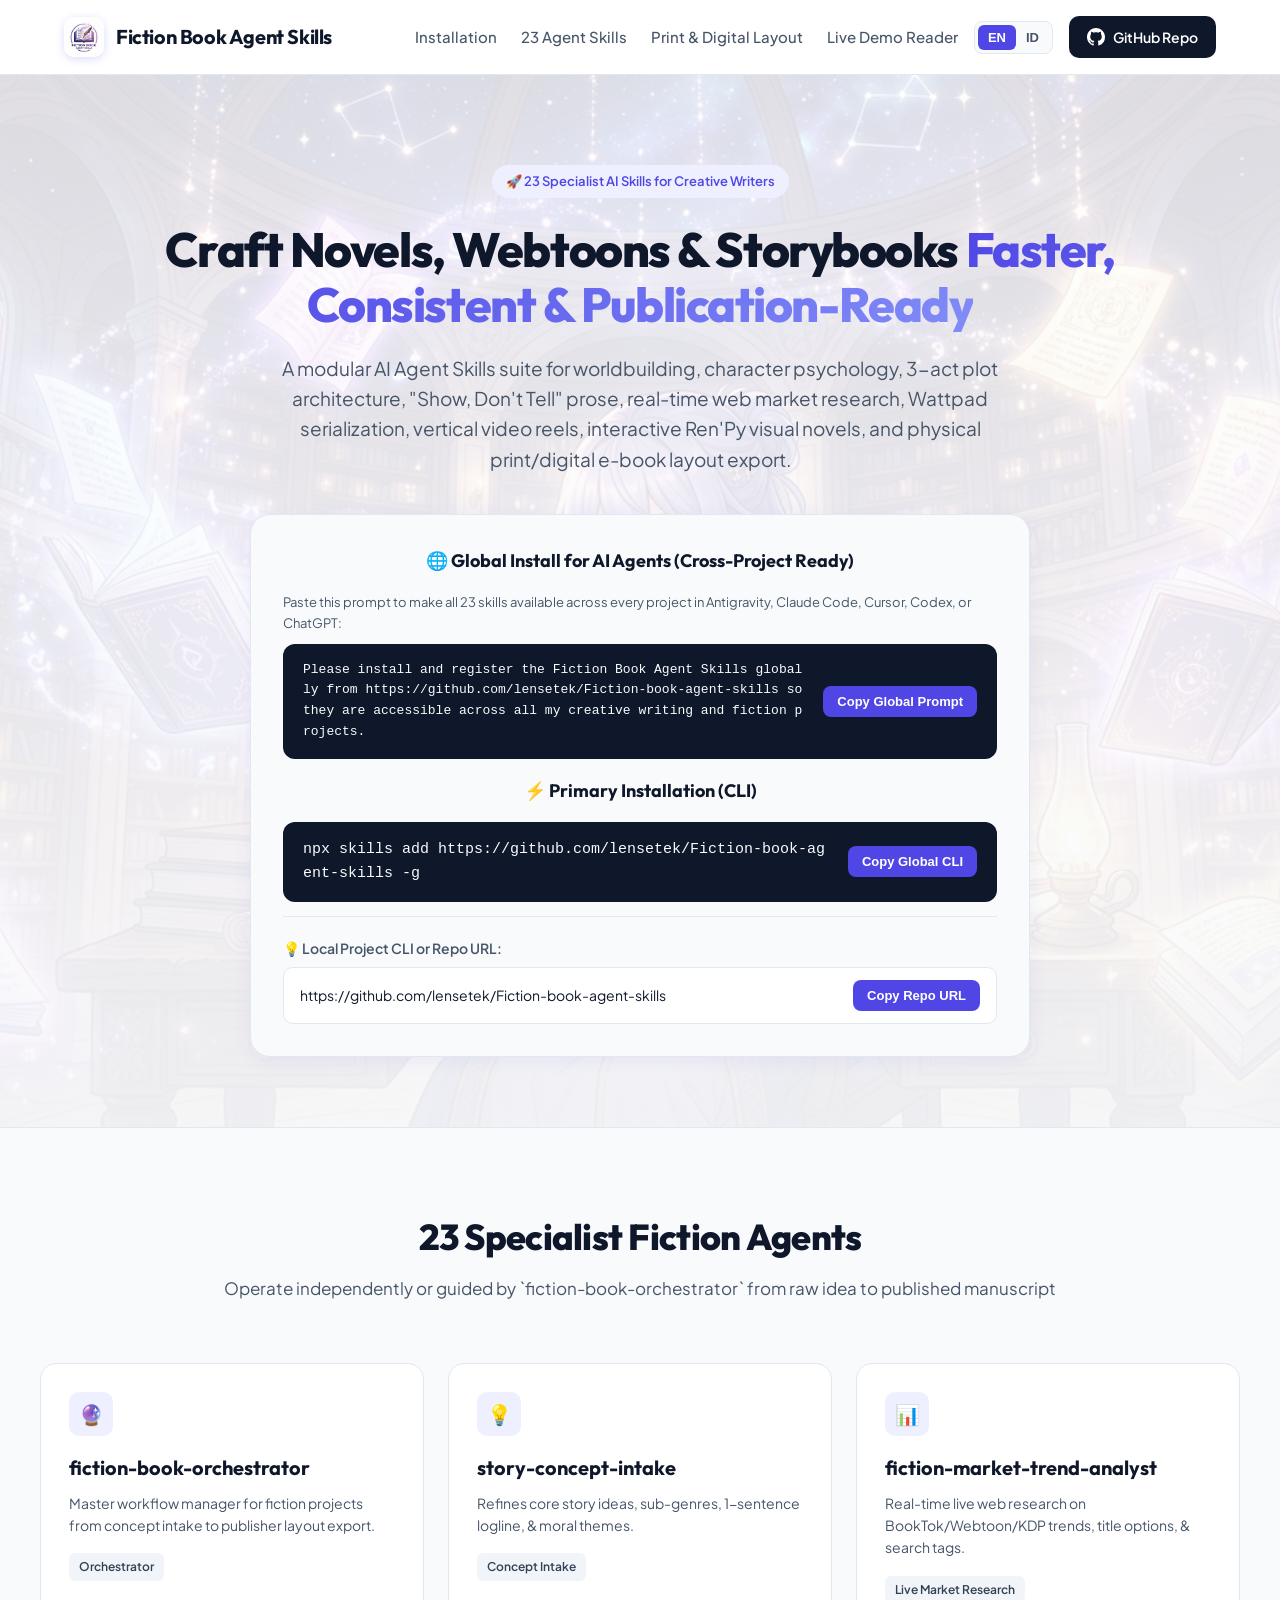
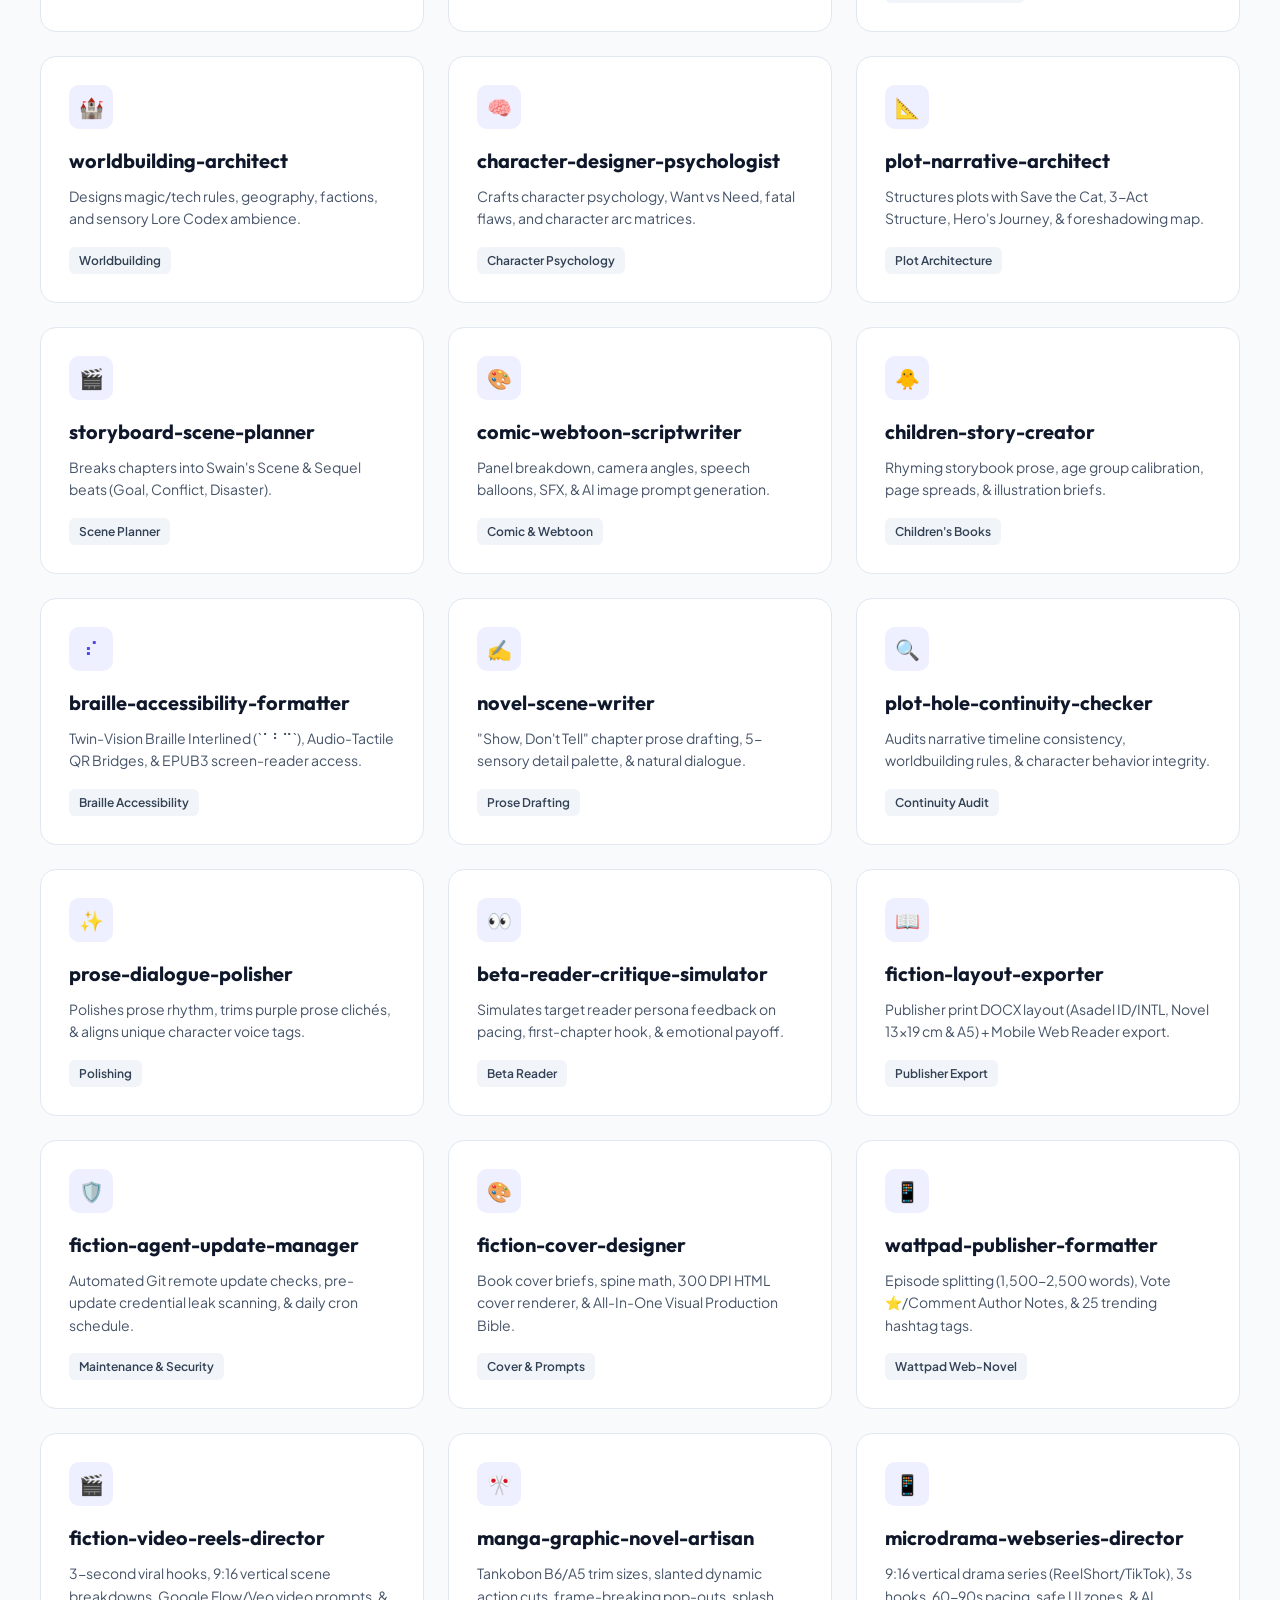
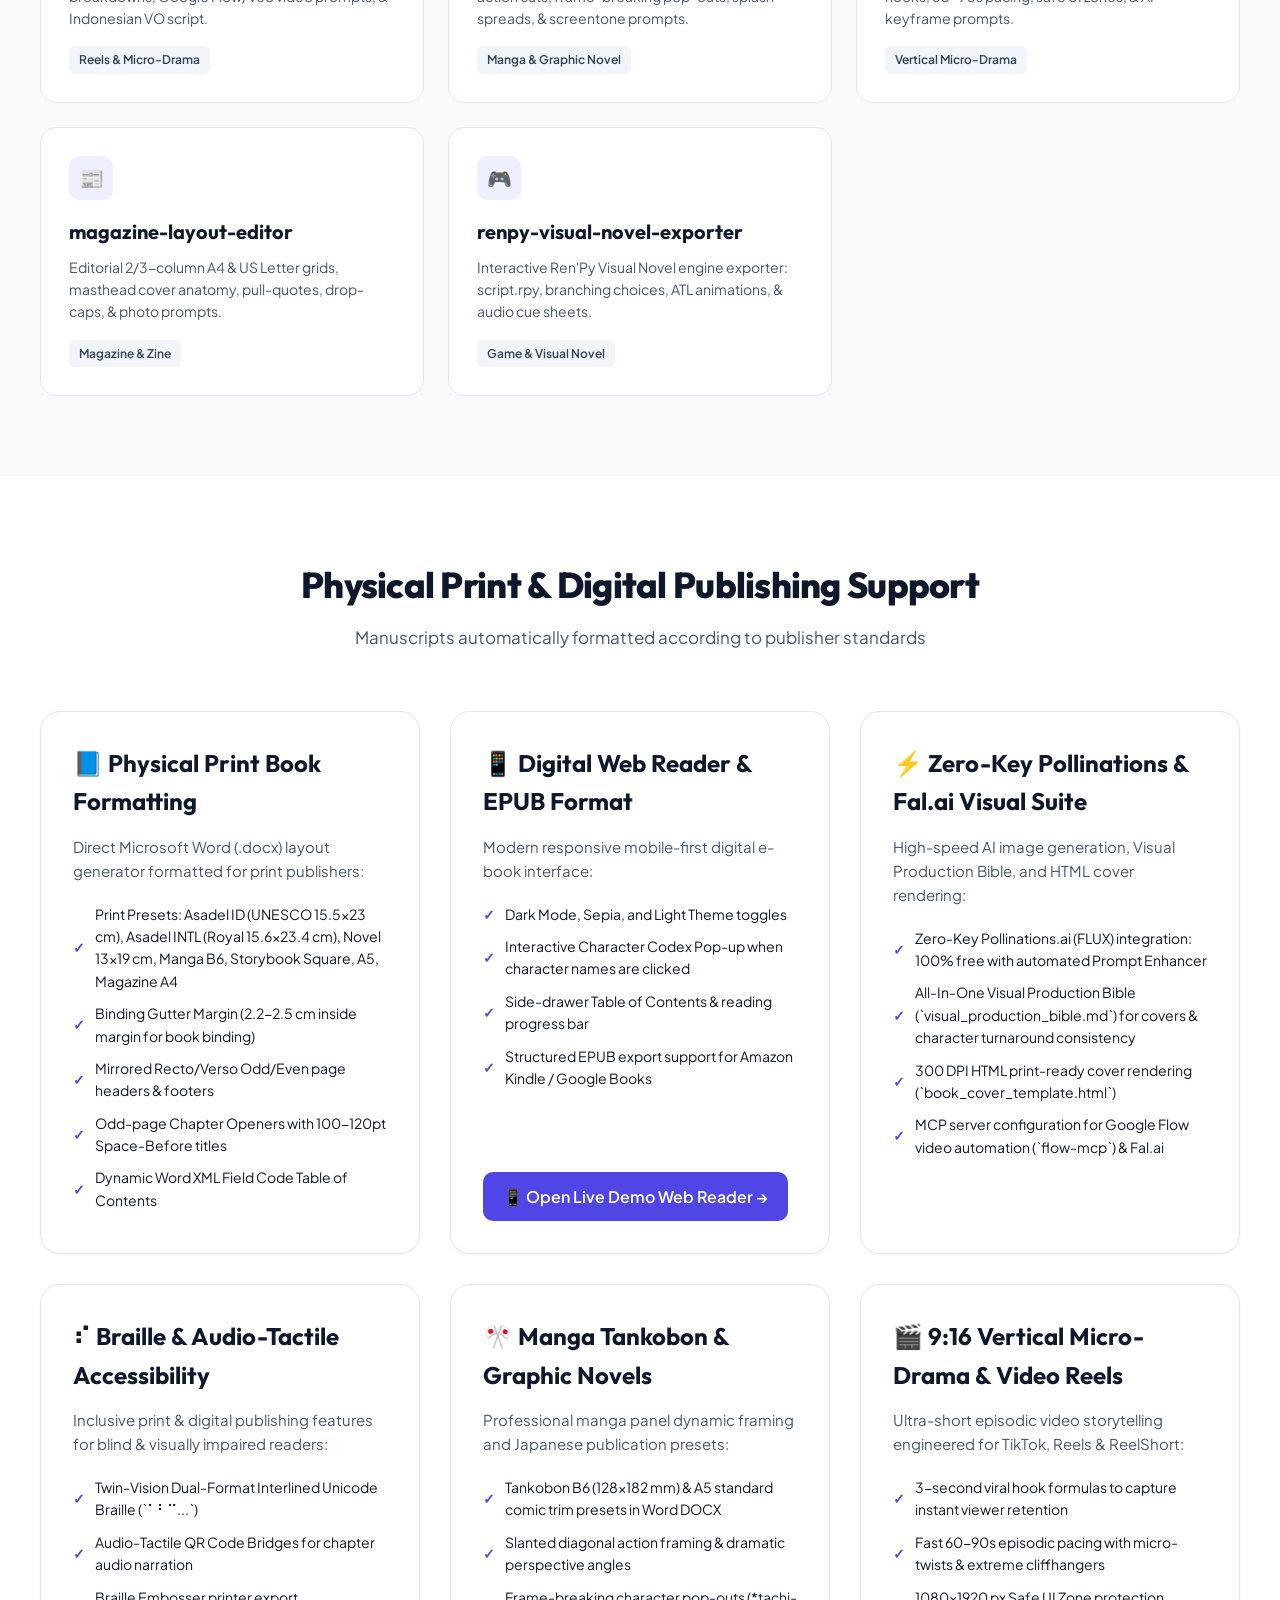
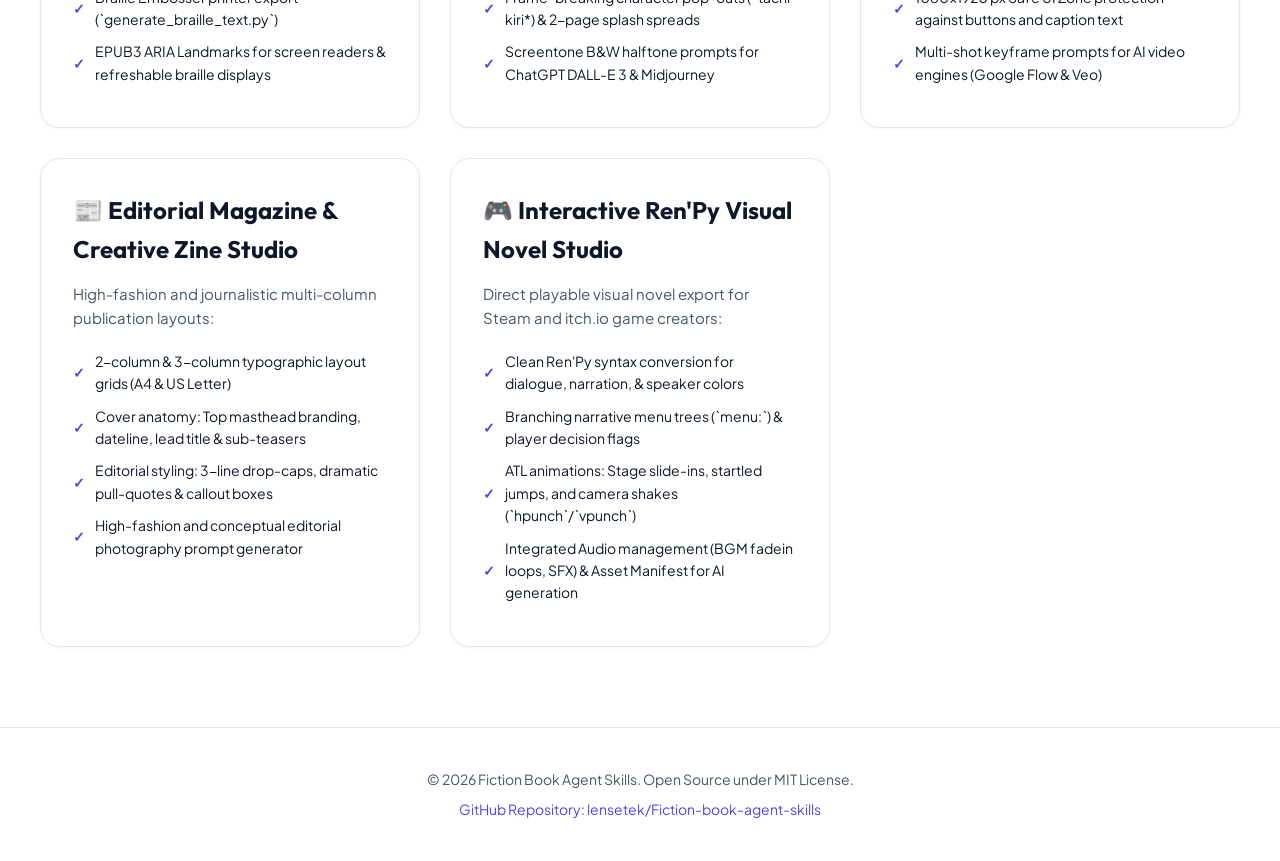
==== commit 21a446b1: "feat(renpy): add renpy-visual-novel-exporter skill, python helper, global AI agent install prompts, " ====
--- a/index.html
+++ b/index.html
@@ -4,7 +4,7 @@
   <meta charset="UTF-8">
   <meta name="viewport" content="width=device-width, initial-scale=1.0">
   <title>Fiction Book Agent Skills - AI Suite for Authors & Creative Writers</title>
-  <meta name="description" content="Collection of 22 specialized AI agent skills for fiction writing, novel authoring, comic/webtoon scripting, storybooks, manga tankobon, micro-dramas, magazines, worldbuilding, Wattpad serialization, vertical video reels, and print/digital publishing layout export.">
+  <meta name="description" content="Collection of 23 specialized AI agent skills for fiction writing, novel authoring, comic/webtoon scripting, storybooks, manga tankobon, Ren'Py visual novels, micro-dramas, magazines, worldbuilding, Wattpad serialization, vertical video reels, and print/digital publishing layout export.">
   <link rel="icon" href="assets/favicon.png" type="image/png">
   <link rel="preconnect" href="https://fonts.googleapis.com">
   <link rel="preconnect" href="https://fonts.gstatic.com" crossorigin>
@@ -491,7 +491,7 @@
       <div class="nav-actions">
         <ul class="nav-links">
           <li><a href="#installation" data-i18n="nav_installation">Installation</a></li>
-          <li><a href="#skills" data-i18n="nav_skills">22 Agent Skills</a></li>
+          <li><a href="#skills" data-i18n="nav_skills">23 Agent Skills</a></li>
           <li><a href="#publishing" data-i18n="nav_publishing">Print & Digital Layout</a></li>
           <li><a href="web_reader/index.html" data-i18n="nav_reader">Live Demo Reader</a></li>
         </ul>
@@ -513,23 +513,32 @@
   <!-- Hero Section -->
   <section class="hero">
     <div class="hero-inner">
-      <div class="badge" data-i18n="hero_badge">🚀 22 Specialist AI Skills for Creative Writers</div>
+      <div class="badge" data-i18n="hero_badge">🚀 23 Specialist AI Skills for Creative Writers</div>
       <h1 data-i18n="hero_title">Craft Novels, Webtoons & Storybooks <span>Faster, Consistent & Publication-Ready</span></h1>
       <p data-i18n="hero_subtitle">A modular AI Agent Skills suite for worldbuilding, character psychology, 3-act plot architecture, "Show, Don't Tell" prose, real-time web market research, and physical print/digital e-book layout export.</p>
 
       <!-- Installation Box -->
       <div id="installation" class="cta-card">
+        <!-- Global AI Prompt (Universal) -->
+        <div class="cta-header" data-i18n="cta_global_header">🌐 Global Install for AI Agents (Cross-Project Ready)</div>
+        <p style="font-size: 13px; color: var(--text-muted); margin-bottom: 10px; text-align: left;" data-i18n="cta_global_sub">Paste this prompt to make all 23 skills available across every project in Antigravity, Claude Code, Cursor, Codex, or ChatGPT:</p>
+        <div class="cmd-box" style="margin-bottom: 18px;">
+          <span class="cmd-text" id="prompt-global" style="font-size: 13px;">Please install and register the Fiction Book Agent Skills globally from https://github.com/lensetek/Fiction-book-agent-skills so they are accessible across all my creative writing and fiction projects.</span>
+          <button class="copy-btn" onclick="copyText('prompt-global', this)" data-i18n="btn_copy_global">Copy Global Prompt</button>
+        </div>
+
+        <!-- CLI Install Options -->
         <div class="cta-header" data-i18n="cta_cli_header">⚡ Primary Installation (CLI)</div>
-        <div class="cmd-box">
-          <span class="cmd-text" id="cmd-install">npx skills add https://github.com/lensetek/Fiction-book-agent-skills</span>
-          <button class="copy-btn" onclick="copyText('cmd-install', this)" data-i18n="btn_copy_cli">Copy CLI Command</button>
+        <div class="cmd-box" style="margin-bottom: 14px;">
+          <span class="cmd-text" id="cmd-install">npx skills add https://github.com/lensetek/Fiction-book-agent-skills -g</span>
+          <button class="copy-btn" onclick="copyText('cmd-install', this)" data-i18n="btn_copy_cli">Copy Global CLI</button>
         </div>
 
         <div class="alt-cta">
-          <div class="alt-cta-title" data-i18n="cta_prompt_header">💡 Alternative Installation (Copy AI Prompt URL):</div>
+          <div class="alt-cta-title" data-i18n="cta_prompt_header">💡 Local Project CLI or Repo URL:</div>
           <div class="prompt-box">
             <span id="prompt-url">https://github.com/lensetek/Fiction-book-agent-skills</span>
-            <button class="copy-btn" onclick="copyText('prompt-url', this)" data-i18n="btn_copy_url">Copy Prompt URL</button>
+            <button class="copy-btn" onclick="copyText('prompt-url', this)" data-i18n="btn_copy_url">Copy Repo URL</button>
           </div>
         </div>
       </div>
@@ -540,7 +549,7 @@
   <section id="skills" class="section-skills">
     <div class="section-container">
       <div class="section-header">
-        <h2 data-i18n="skills_header_title">22 Specialist Fiction Agents</h2>
+        <h2 data-i18n="skills_header_title">23 Specialist Fiction Agents</h2>
         <p data-i18n="skills_header_sub">Operate independently or guided by <strong>`fiction-book-orchestrator`</strong> from raw idea to published manuscript</p>
       </div>
 
@@ -697,6 +706,13 @@
           <div class="skill-name">magazine-layout-editor</div>
           <div class="skill-desc" data-i18n="desc_magazine">Editorial 2/3-column A4 & US Letter grids, masthead cover anatomy, pull-quotes, drop-caps, & photo prompts.</div>
           <span class="skill-tag">Magazine & Zine</span>
+        </div>
+
+        <div class="skill-card">
+          <div class="skill-icon">🎮</div>
+          <div class="skill-name">renpy-visual-novel-exporter</div>
+          <div class="skill-desc" data-i18n="desc_renpy">Interactive Ren'Py Visual Novel engine exporter: script.rpy, branching choices, ATL animations, and BGM/SFX cue sheets.</div>
+          <span class="skill-tag">Game & Visual Novel</span>
         </div>
       </div>
     </div>
@@ -805,6 +821,19 @@
             </ul>
           </div>
         </div>
+
+        <div class="feature-box">
+          <div>
+            <h3 data-i18n="feat_renpy_title">🎮 Interactive Ren'Py Visual Novel Studio</h3>
+            <p data-i18n="feat_renpy_sub">Direct playable visual novel export for Steam and itch.io game creators:</p>
+            <ul class="feature-list">
+              <li data-i18n="feat_renpy_li1">Clean Ren'Py syntax conversion for dialogue, narration, & speaker colors</li>
+              <li data-i18n="feat_renpy_li2">Branching narrative menu trees (`menu:`) & player decision flags</li>
+              <li data-i18n="feat_renpy_li3">ATL animations: Stage slide-ins, startled jumps, and camera shakes (`hpunch`/`vpunch`)</li>
+              <li data-i18n="feat_renpy_li4">Integrated Audio management (BGM fadein loops, SFX) & Asset Manifest for AI generation</li>
+            </ul>
+          </div>
+        </div>
       </div>
     </div>
   </section>
@@ -820,17 +849,20 @@
     const translations = {
       en: {
         nav_installation: "Installation",
-        nav_skills: "22 Agent Skills",
+        nav_skills: "23 Agent Skills",
         nav_publishing: "Print & Digital Layout",
         nav_reader: "Live Demo Reader",
-        hero_badge: "🚀 22 Specialist AI Skills for Creative Writers",
+        hero_badge: "🚀 23 Specialist AI Skills for Creative Writers",
         hero_title: "Craft Novels, Webtoons & Storybooks <span>Faster, Consistent & Publication-Ready</span>",
-        hero_subtitle: "A modular AI Agent Skills suite for worldbuilding, character psychology, 3-act plot architecture, \"Show, Don't Tell\" prose, real-time web market research, Wattpad serialization, vertical video reels, and physical print/digital e-book layout export.",
+        hero_subtitle: "A modular AI Agent Skills suite for worldbuilding, character psychology, 3-act plot architecture, \"Show, Don't Tell\" prose, real-time web market research, Wattpad serialization, vertical video reels, interactive Ren'Py visual novels, and physical print/digital e-book layout export.",
+        cta_global_header: "🌐 Global Install for AI Agents (Cross-Project Ready)",
+        cta_global_sub: "Paste this prompt to make all 23 skills available across every project in Antigravity, Claude Code, Cursor, Codex, or ChatGPT:",
+        btn_copy_global: "Copy Global Prompt",
         cta_cli_header: "⚡ Primary Installation (CLI)",
-        btn_copy_cli: "Copy CLI Command",
-        cta_prompt_header: "💡 Alternative Installation (Copy AI Prompt URL):",
-        btn_copy_url: "Copy Prompt URL",
-        skills_header_title: "22 Specialist Fiction Agents",
+        btn_copy_cli: "Copy Global CLI",
+        cta_prompt_header: "💡 Local Project CLI or Repo URL:",
+        btn_copy_url: "Copy Repo URL",
+        skills_header_title: "23 Specialist Fiction Agents",
         skills_header_sub: "Operate independently or guided by `fiction-book-orchestrator` from raw idea to published manuscript",
         desc_orchestrator: "Master workflow manager for fiction projects from concept intake to publisher layout export.",
         desc_intake: "Refines core story ideas, sub-genres, 1-sentence logline, & moral themes.",
@@ -854,6 +886,7 @@
         desc_manga: "Tankobon B6/A5 trim sizes, slanted dynamic action cuts, frame-breaking pop-outs, splash spreads, & screentone prompts.",
         desc_microdrama: "9:16 vertical drama series (ReelShort/TikTok), 3s hooks, 60-90s pacing, safe UI zones, & AI keyframe prompts.",
         desc_magazine: "Editorial 2/3-column A4 & US Letter grids, masthead cover anatomy, pull-quotes, drop-caps, & photo prompts.",
+        desc_renpy: "Interactive Ren'Py Visual Novel engine exporter: script.rpy, branching choices, ATL animations, & audio cue sheets.",
         feat_header_title: "Physical Print & Digital Publishing Support",
         feat_header_sub: "Manuscripts automatically formatted according to publisher standards",
         feat_print_title: "📘 Physical Print Book Formatting",
@@ -893,6 +926,12 @@
         feat_mag_li2: "Cover anatomy: Top masthead branding, dateline, lead title & sub-teasers",
         feat_mag_li3: "Editorial styling: 3-line drop-caps, dramatic pull-quotes & callout boxes",
         feat_mag_li4: "High-fashion and conceptual editorial photography prompt generator",
+        feat_renpy_title: "🎮 Interactive Ren'Py Visual Novel Studio",
+        feat_renpy_sub: "Direct playable visual novel export for Steam and itch.io game creators:",
+        feat_renpy_li1: "Clean Ren'Py syntax conversion for dialogue, narration, & speaker colors",
+        feat_renpy_li2: "Branching narrative menu trees (`menu:`) & player decision flags",
+        feat_renpy_li3: "ATL animations: Stage slide-ins, startled jumps, and camera shakes (`hpunch`/`vpunch`)",
+        feat_renpy_li4: "Integrated Audio management (BGM fadein loops, SFX) & Asset Manifest for AI generation",
         feat_digital_title: "📱 Digital Web Reader & EPUB Format",
         feat_digital_sub: "Modern responsive mobile-first digital e-book interface:",
         feat_digital_li1: "Dark Mode, Sepia, and Light Theme toggles",
@@ -904,17 +943,20 @@
       },
       id: {
         nav_installation: "Instalasi",
-        nav_skills: "22 Agent Skills",
+        nav_skills: "23 Agent Skills",
         nav_publishing: "Layout Cetak & Digital",
         nav_reader: "Live Demo Reader",
-        hero_badge: "🚀 22 Spesialis AI Agent Skills untuk Penulisan Fiksi",
+        hero_badge: "🚀 23 Spesialis AI Agent Skills untuk Penulisan Fiksi",
         hero_title: "Tulis Novel, Komik & Buku Cerita <span>Cepat, Konsisten & Siap Terbit</span>",
-        hero_subtitle: "Ekosistem AI Agent Skills modular untuk perancangan dunia, psikologi karakter, arsitektur plot 3-Act, penulisan adegan \"Show, Don't Tell\", serialisasi Wattpad, video reels, hingga ekspor buku cetak fisik & digital e-book.",
-        cta_cli_header: "⚡ Cara Instalasi Utama (CLI)",
-        btn_copy_cli: "Salin Perintah CLI",
-        cta_prompt_header: "💡 Cara Alternatif (Salin Tautan Prompt AI):",
-        btn_copy_url: "Salin URL Prompt",
-        skills_header_title: "22 Agen Spesialis Fiksi",
+        hero_subtitle: "Ekosistem AI Agent Skills modular untuk perancangan dunia, psikologi karakter, arsitektur plot 3-Act, penulisan adegan \"Show, Don't Tell\", game visual novel Ren'Py, serialisasi Wattpad, video reels, hingga ekspor buku cetak fisik & digital e-book.",
+        cta_global_header: "🌐 Instalasi Global AI Agent (Bisa di Semua Proyek)",
+        cta_global_sub: "Salin prompt ini agar 23 skills langsung terpasang global di Antigravity, Claude Code, Cursor, Codex, atau ChatGPT:",
+        btn_copy_global: "Salin Prompt Global",
+        cta_cli_header: "⚡ Cara Instalasi Utama (CLI Global)",
+        btn_copy_cli: "Salin Perintah CLI Global",
+        cta_prompt_header: "💡 Instalasi Lokal per Proyek atau Tautan Repo:",
+        btn_copy_url: "Salin URL Repo",
+        skills_header_title: "23 Agen Spesialis Fiksi",
         skills_header_sub: "Bekerja mandiri atau dipandu oleh `fiction-book-orchestrator` dari ide awal hingga terbit",
         desc_orchestrator: "Koordinator alur kerja penulisan fiksi dari intake ide hingga siap cetak/terbit.",
         desc_intake: "Menggali & mematangkan ide cerita, sub-genre, logline 1 kalimat, & tema moral.",
@@ -938,6 +980,7 @@
         desc_manga: "Standar cetak Tankobon B6/A5, pemotongan panel miring aksi, karakter tembus panel, splash 2 halaman, & prompt screentone.",
         desc_microdrama: "Serial micro-drama vertikal 9:16 (ReelShort/TikTok), formula hook 3 detik, safe zone antarmuka, & prompt keyframe AI.",
         desc_magazine: "Tata letak majalah & zine grid 2/3 kolom A4/Letter, anatomi masthead cover, pull-quotes, drop-caps, & prompt foto editorial.",
+        desc_renpy: "Eksportir game Visual Novel interaktif Ren'Py: skrip .rpy, percabangan cerita (menu:), animasi ATL, dan cue audio BGM/SFX.",
         feat_header_title: "Dukungan Terbit Cetak Fisik & Digital",
         feat_header_sub: "Naskah otomatis tertata sesuai standar penerbitan nasional & internasional",
         feat_print_title: "📘 Format Buku Cetak Physical Print",
@@ -977,6 +1020,12 @@
         feat_mag_li2: "Anatomi sampul: Masthead judul utama, tanggal edisi, headline & teaser artikel",
         feat_mag_li3: "Gaya editorial: Huruf kapital awal (*drop-caps*), *pull-quotes*, & kotak kutipan",
         feat_mag_li4: "Generator prompt fotografi editorial majalah fesyen & budaya visual",
+        feat_renpy_title: "🎮 Studio Game Visual Novel Interaktif Ren'Py",
+        feat_renpy_sub: "Ekspor game visual novel siap main untuk kreator game Steam dan itch.io:",
+        feat_renpy_li1: "Konversi sintaks Ren'Py bersih untuk dialog, narasi, dan kode warna nama tokoh",
+        feat_renpy_li2: "Pohon keputusan pilihan bercabang (`menu:`) & bendera status keputusan pemain",
+        feat_renpy_li3: "Animasi visual ATL: Karakter masuk panggung, lompat terkejut, dan guncang layar (`hpunch`/`vpunch`)",
+        feat_renpy_li4: "Manajemen Audio terpadu (BGM looping fadein, SFX aksi) & panduan Manifes Aset untuk AI",
         feat_digital_title: "📱 Format Digital Web Reader & EPUB",
         feat_digital_sub: "Tampilan e-book digital modern responsive mobile-first:",
         feat_digital_li1: "Tema Gelap (Dark Mode), Sepia, & Terang (Light Mode)",
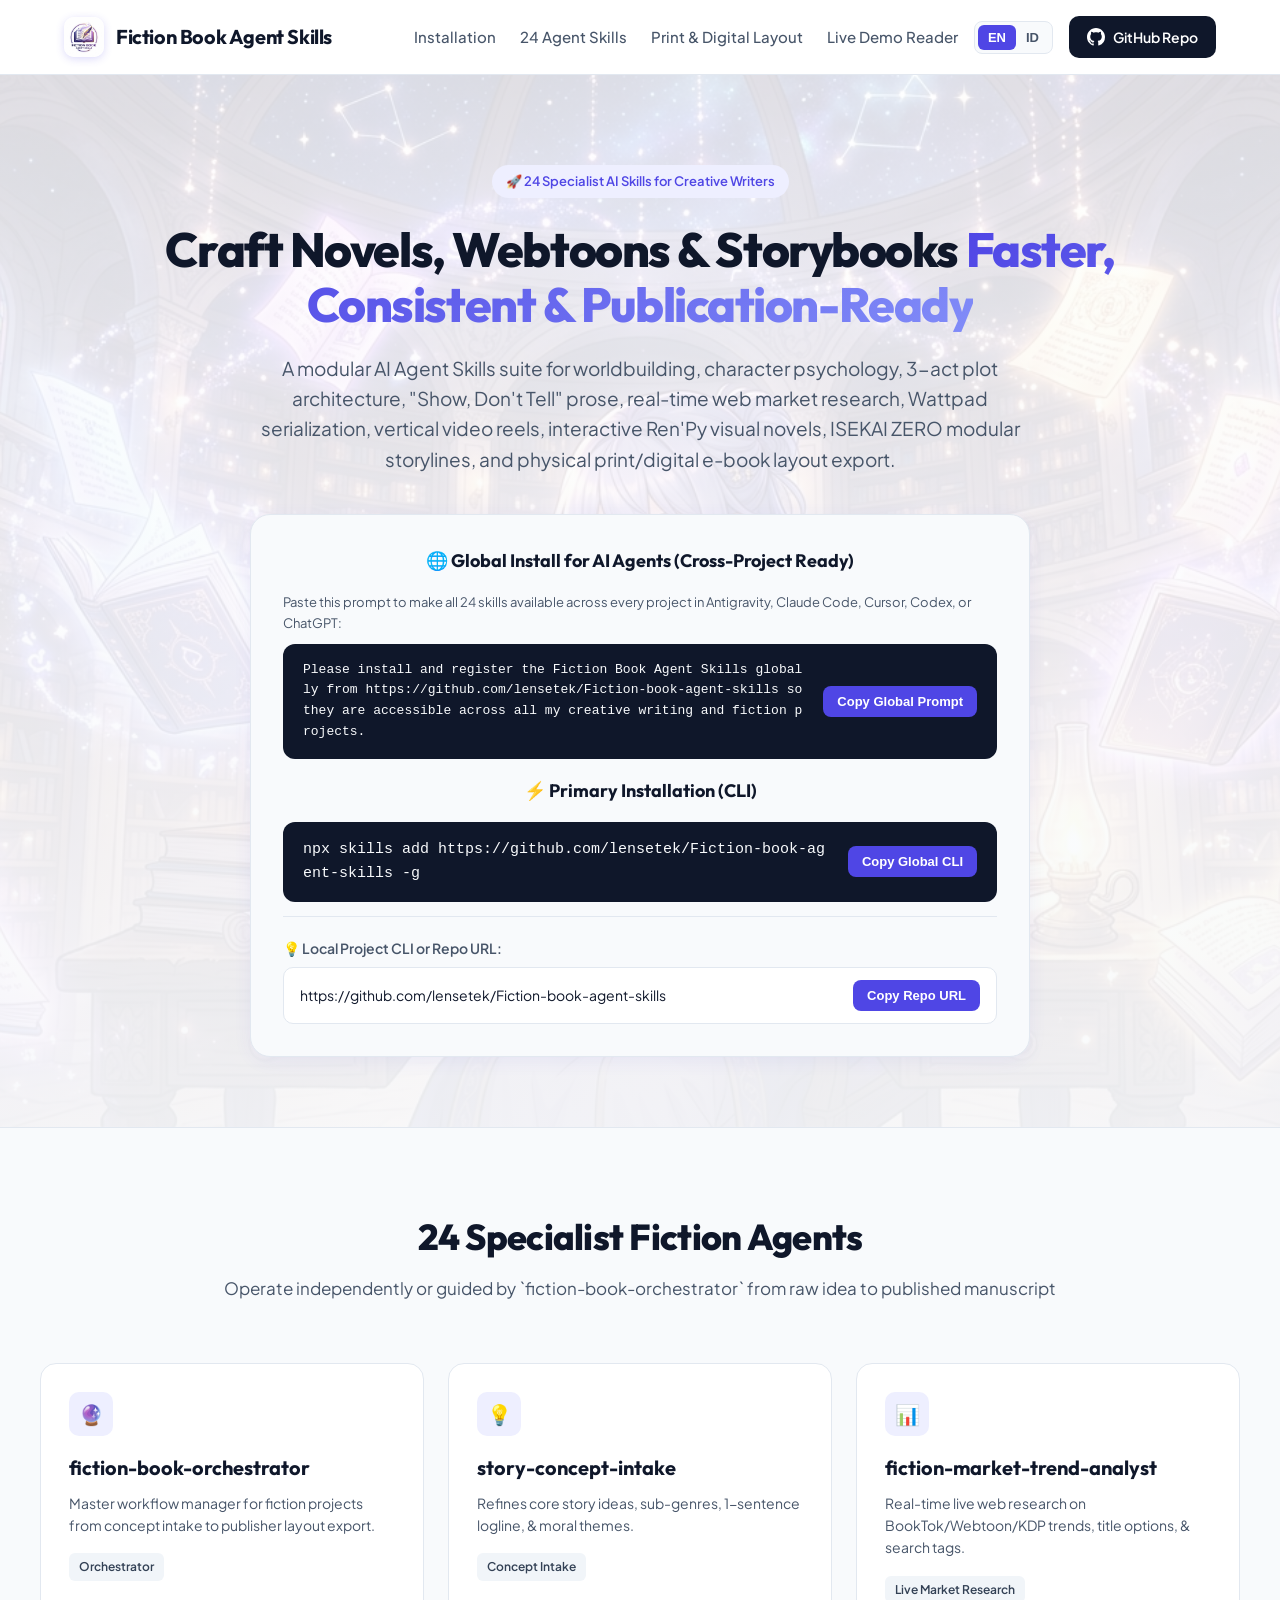
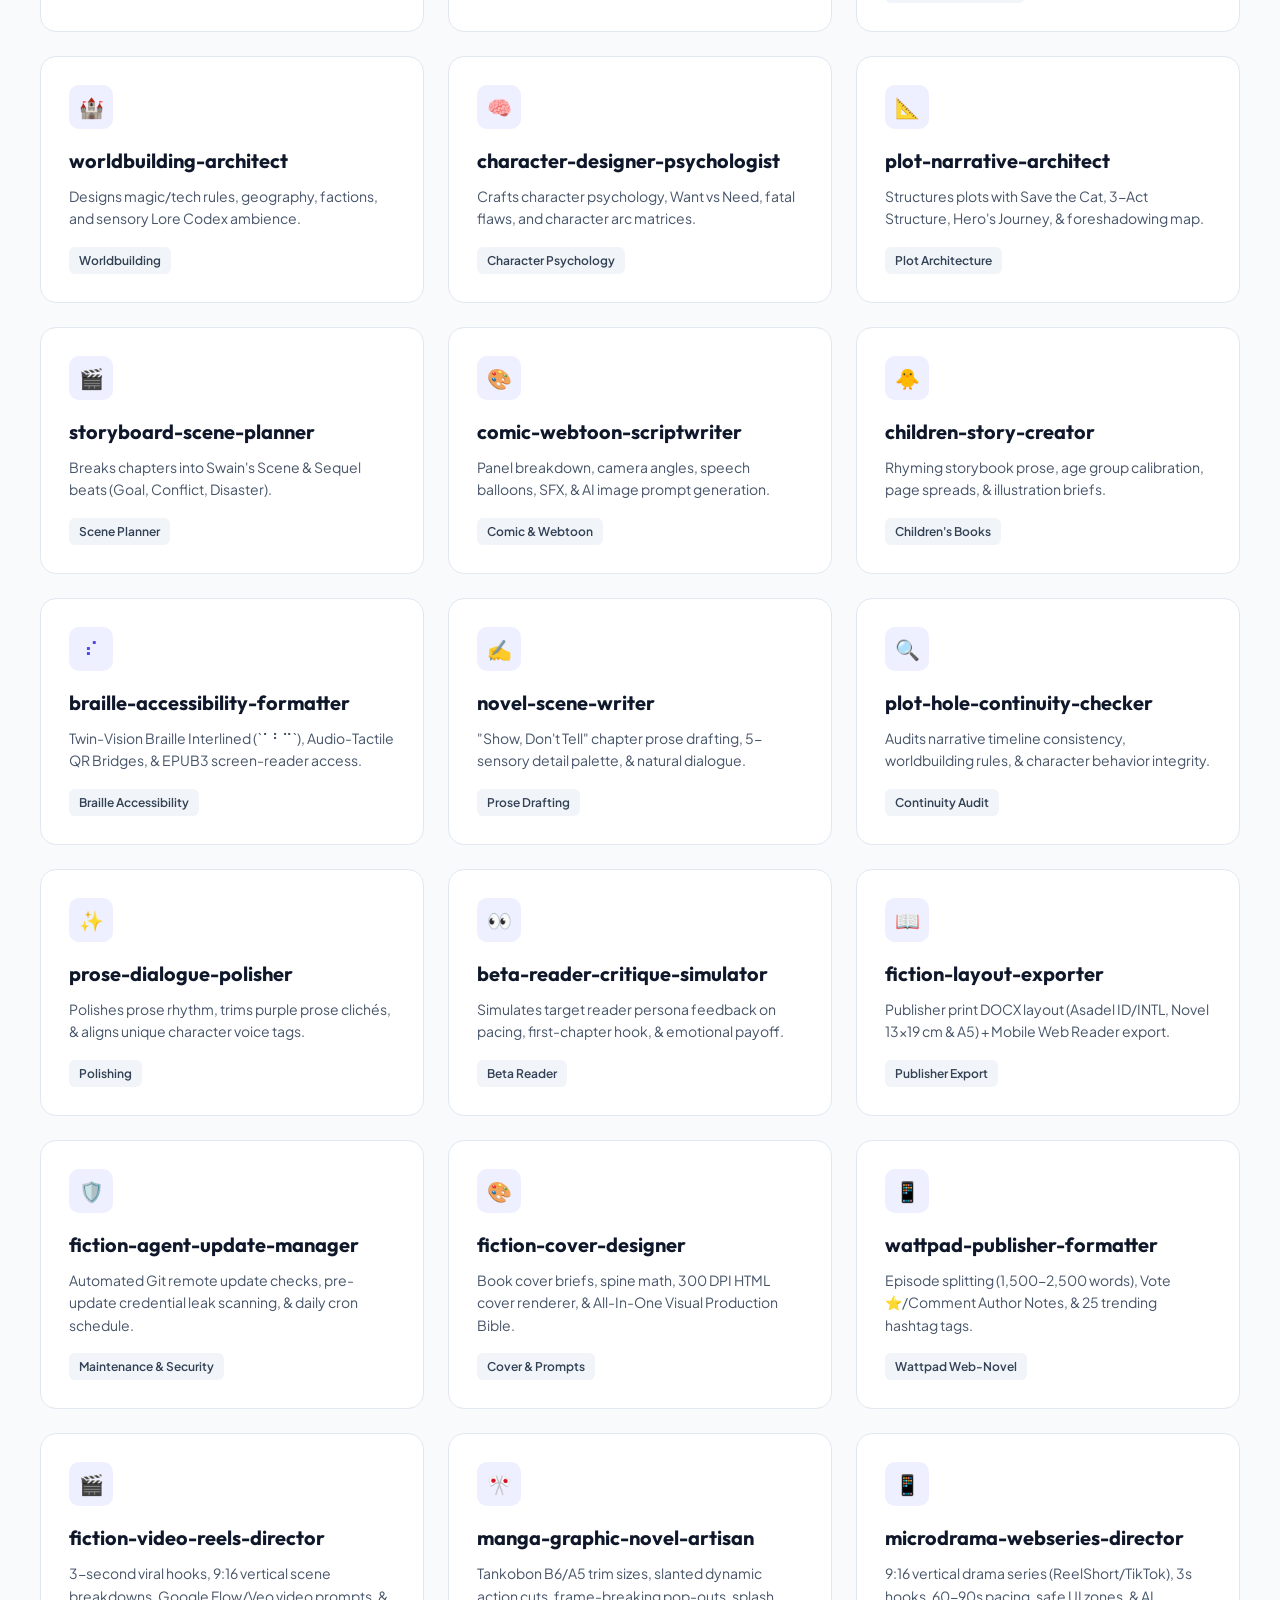
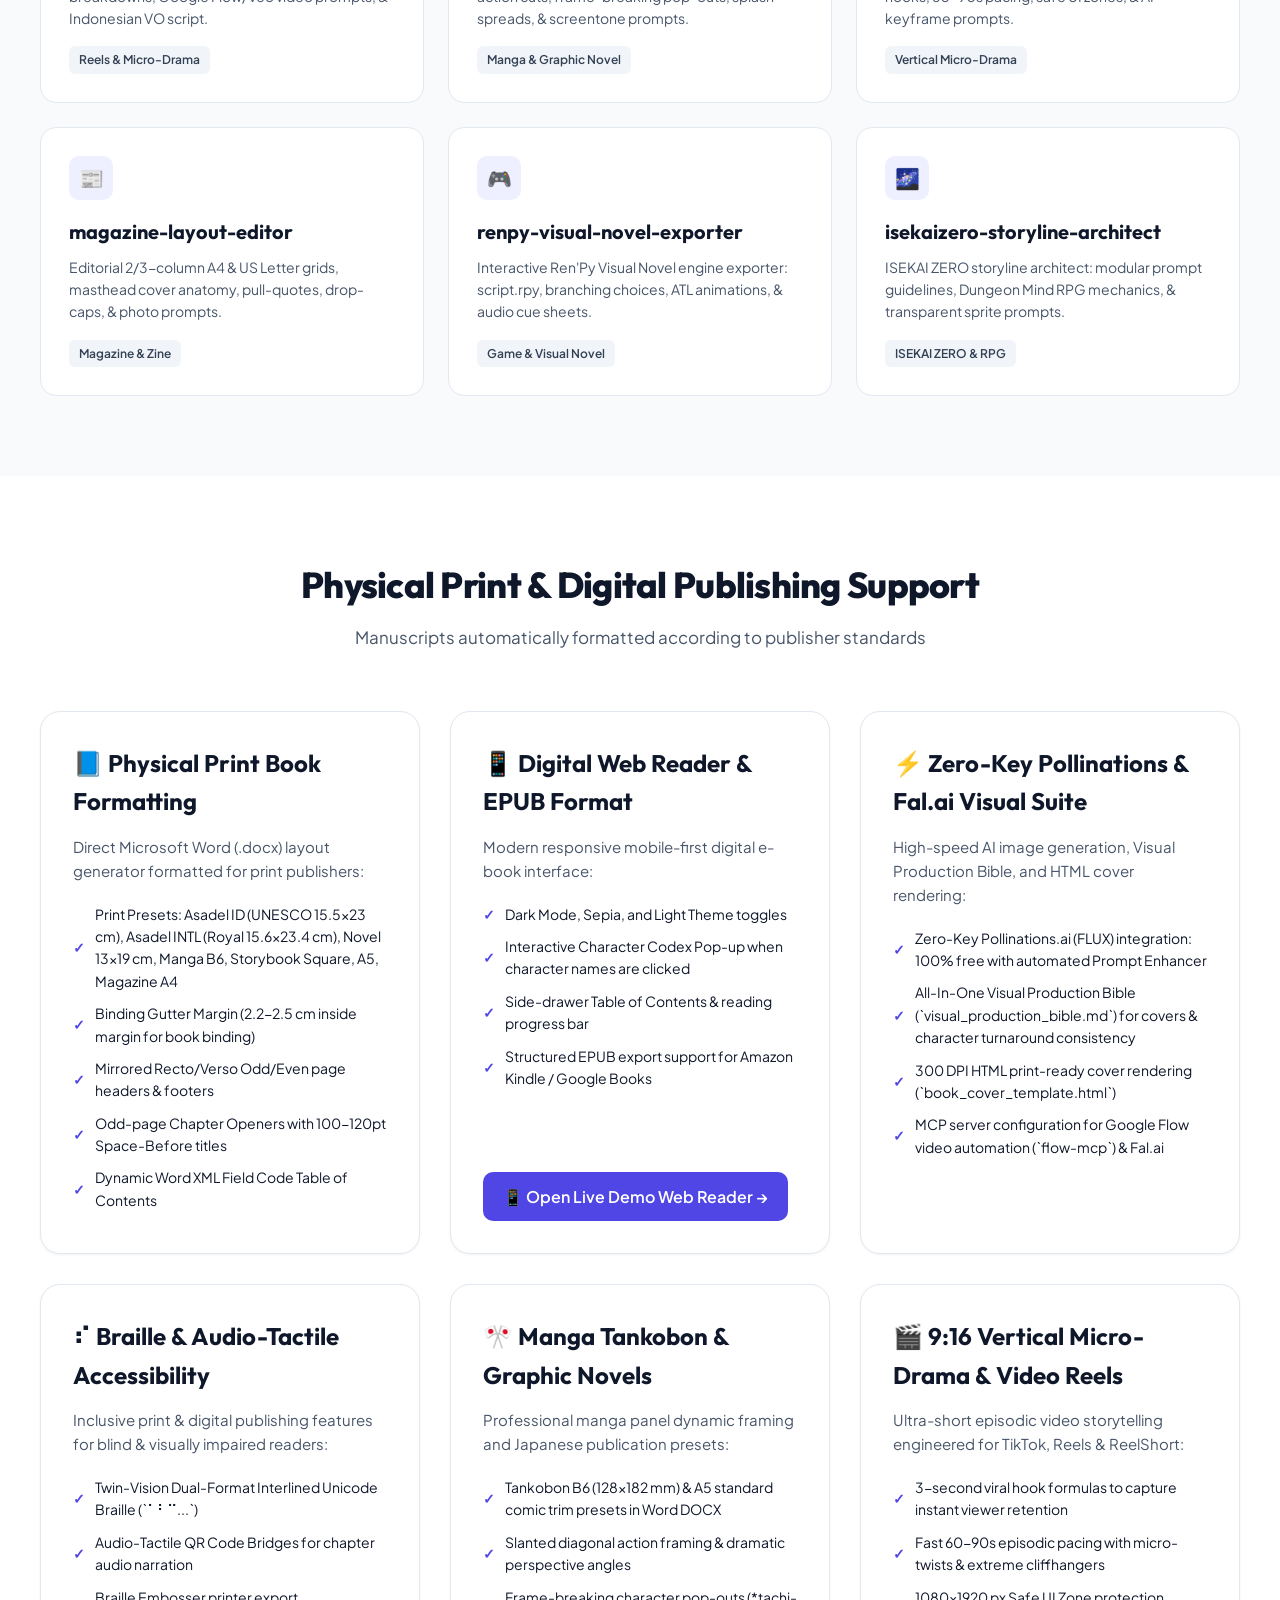
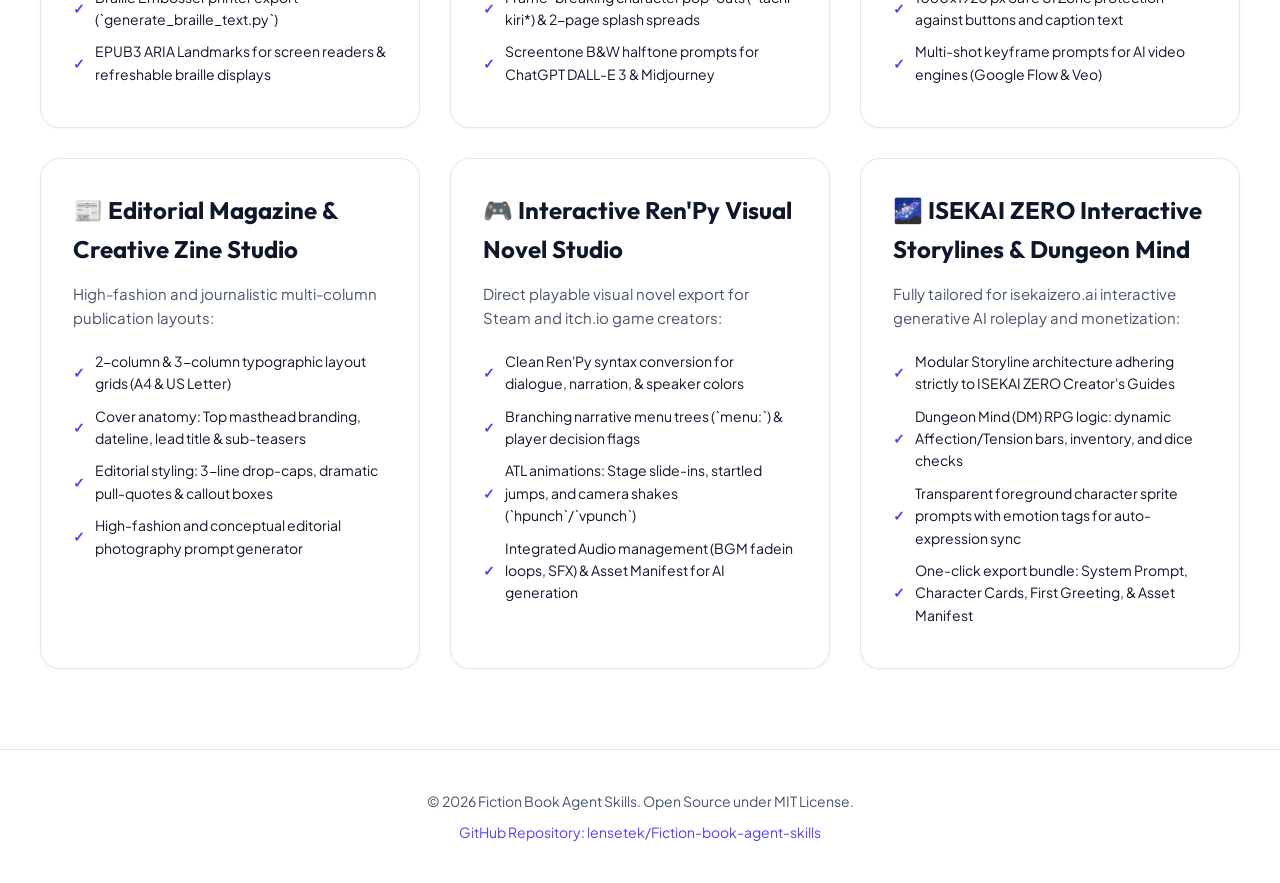
==== commit 5af86959: "feat(isekaizero): add isekaizero-storyline-architect skill, Dungeon Mind RPG mechanics, python gener" ====
--- a/index.html
+++ b/index.html
@@ -4,7 +4,7 @@
   <meta charset="UTF-8">
   <meta name="viewport" content="width=device-width, initial-scale=1.0">
   <title>Fiction Book Agent Skills - AI Suite for Authors & Creative Writers</title>
-  <meta name="description" content="Collection of 23 specialized AI agent skills for fiction writing, novel authoring, comic/webtoon scripting, storybooks, manga tankobon, Ren'Py visual novels, micro-dramas, magazines, worldbuilding, Wattpad serialization, vertical video reels, and print/digital publishing layout export.">
+  <meta name="description" content="Collection of 24 specialized AI agent skills for fiction writing, novel authoring, comic/webtoon scripting, storybooks, manga tankobon, Ren'Py visual novels, ISEKAI ZERO storylines & RPG mechanics, micro-dramas, magazines, worldbuilding, Wattpad serialization, vertical video reels, and print/digital publishing layout export.">
   <link rel="icon" href="assets/favicon.png" type="image/png">
   <link rel="preconnect" href="https://fonts.googleapis.com">
   <link rel="preconnect" href="https://fonts.gstatic.com" crossorigin>
@@ -491,7 +491,7 @@
       <div class="nav-actions">
         <ul class="nav-links">
           <li><a href="#installation" data-i18n="nav_installation">Installation</a></li>
-          <li><a href="#skills" data-i18n="nav_skills">23 Agent Skills</a></li>
+          <li><a href="#skills" data-i18n="nav_skills">24 Agent Skills</a></li>
           <li><a href="#publishing" data-i18n="nav_publishing">Print & Digital Layout</a></li>
           <li><a href="web_reader/index.html" data-i18n="nav_reader">Live Demo Reader</a></li>
         </ul>
@@ -513,7 +513,7 @@
   <!-- Hero Section -->
   <section class="hero">
     <div class="hero-inner">
-      <div class="badge" data-i18n="hero_badge">🚀 23 Specialist AI Skills for Creative Writers</div>
+      <div class="badge" data-i18n="hero_badge">🚀 24 Specialist AI Skills for Creative Writers</div>
       <h1 data-i18n="hero_title">Craft Novels, Webtoons & Storybooks <span>Faster, Consistent & Publication-Ready</span></h1>
       <p data-i18n="hero_subtitle">A modular AI Agent Skills suite for worldbuilding, character psychology, 3-act plot architecture, "Show, Don't Tell" prose, real-time web market research, and physical print/digital e-book layout export.</p>
 
@@ -521,7 +521,7 @@
       <div id="installation" class="cta-card">
         <!-- Global AI Prompt (Universal) -->
         <div class="cta-header" data-i18n="cta_global_header">🌐 Global Install for AI Agents (Cross-Project Ready)</div>
-        <p style="font-size: 13px; color: var(--text-muted); margin-bottom: 10px; text-align: left;" data-i18n="cta_global_sub">Paste this prompt to make all 23 skills available across every project in Antigravity, Claude Code, Cursor, Codex, or ChatGPT:</p>
+        <p style="font-size: 13px; color: var(--text-muted); margin-bottom: 10px; text-align: left;" data-i18n="cta_global_sub">Paste this prompt to make all 24 skills available across every project in Antigravity, Claude Code, Cursor, Codex, or ChatGPT:</p>
         <div class="cmd-box" style="margin-bottom: 18px;">
           <span class="cmd-text" id="prompt-global" style="font-size: 13px;">Please install and register the Fiction Book Agent Skills globally from https://github.com/lensetek/Fiction-book-agent-skills so they are accessible across all my creative writing and fiction projects.</span>
           <button class="copy-btn" onclick="copyText('prompt-global', this)" data-i18n="btn_copy_global">Copy Global Prompt</button>
@@ -549,7 +549,7 @@
   <section id="skills" class="section-skills">
     <div class="section-container">
       <div class="section-header">
-        <h2 data-i18n="skills_header_title">23 Specialist Fiction Agents</h2>
+        <h2 data-i18n="skills_header_title">24 Specialist Fiction Agents</h2>
         <p data-i18n="skills_header_sub">Operate independently or guided by <strong>`fiction-book-orchestrator`</strong> from raw idea to published manuscript</p>
       </div>
 
@@ -713,6 +713,13 @@
           <div class="skill-name">renpy-visual-novel-exporter</div>
           <div class="skill-desc" data-i18n="desc_renpy">Interactive Ren'Py Visual Novel engine exporter: script.rpy, branching choices, ATL animations, and BGM/SFX cue sheets.</div>
           <span class="skill-tag">Game & Visual Novel</span>
+        </div>
+
+        <div class="skill-card">
+          <div class="skill-icon">🌌</div>
+          <div class="skill-name">isekaizero-storyline-architect</div>
+          <div class="skill-desc" data-i18n="desc_isekaizero">Interactive ISEKAI ZERO storyline architect: modular acts, Dungeon Mind RPG mechanics, transparent PNG sprites, and location tags.</div>
+          <span class="skill-tag">ISEKAI ZERO & RPG</span>
         </div>
       </div>
     </div>
@@ -834,6 +841,19 @@
             </ul>
           </div>
         </div>
+
+        <div class="feature-box">
+          <div>
+            <h3 data-i18n="feat_isekai_title">🌌 ISEKAI ZERO Interactive Storylines & Dungeon Mind</h3>
+            <p data-i18n="feat_isekai_sub">Fully tailored for isekaizero.ai interactive generative AI roleplay and monetization:</p>
+            <ul class="feature-list">
+              <li data-i18n="feat_isekai_li1">Modular Storyline architecture adhering strictly to ISEKAI ZERO Creator's Guides</li>
+              <li data-i18n="feat_isekai_li2">Dungeon Mind (DM) RPG logic: dynamic Affection/Tension bars, inventory, and dice checks</li>
+              <li data-i18n="feat_isekai_li3">Transparent foreground character sprite prompts with emotion tags for auto-expression sync</li>
+              <li data-i18n="feat_isekai_li4">One-click export bundle: System Prompt, Character Cards, First Greeting, & Asset Manifest</li>
+            </ul>
+          </div>
+        </div>
       </div>
     </div>
   </section>
@@ -849,20 +869,20 @@
     const translations = {
       en: {
         nav_installation: "Installation",
-        nav_skills: "23 Agent Skills",
+        nav_skills: "24 Agent Skills",
         nav_publishing: "Print & Digital Layout",
         nav_reader: "Live Demo Reader",
-        hero_badge: "🚀 23 Specialist AI Skills for Creative Writers",
+        hero_badge: "🚀 24 Specialist AI Skills for Creative Writers",
         hero_title: "Craft Novels, Webtoons & Storybooks <span>Faster, Consistent & Publication-Ready</span>",
-        hero_subtitle: "A modular AI Agent Skills suite for worldbuilding, character psychology, 3-act plot architecture, \"Show, Don't Tell\" prose, real-time web market research, Wattpad serialization, vertical video reels, interactive Ren'Py visual novels, and physical print/digital e-book layout export.",
+        hero_subtitle: "A modular AI Agent Skills suite for worldbuilding, character psychology, 3-act plot architecture, \"Show, Don't Tell\" prose, real-time web market research, Wattpad serialization, vertical video reels, interactive Ren'Py visual novels, ISEKAI ZERO modular storylines, and physical print/digital e-book layout export.",
         cta_global_header: "🌐 Global Install for AI Agents (Cross-Project Ready)",
-        cta_global_sub: "Paste this prompt to make all 23 skills available across every project in Antigravity, Claude Code, Cursor, Codex, or ChatGPT:",
+        cta_global_sub: "Paste this prompt to make all 24 skills available across every project in Antigravity, Claude Code, Cursor, Codex, or ChatGPT:",
         btn_copy_global: "Copy Global Prompt",
         cta_cli_header: "⚡ Primary Installation (CLI)",
         btn_copy_cli: "Copy Global CLI",
         cta_prompt_header: "💡 Local Project CLI or Repo URL:",
         btn_copy_url: "Copy Repo URL",
-        skills_header_title: "23 Specialist Fiction Agents",
+        skills_header_title: "24 Specialist Fiction Agents",
         skills_header_sub: "Operate independently or guided by `fiction-book-orchestrator` from raw idea to published manuscript",
         desc_orchestrator: "Master workflow manager for fiction projects from concept intake to publisher layout export.",
         desc_intake: "Refines core story ideas, sub-genres, 1-sentence logline, & moral themes.",
@@ -887,6 +907,7 @@
         desc_microdrama: "9:16 vertical drama series (ReelShort/TikTok), 3s hooks, 60-90s pacing, safe UI zones, & AI keyframe prompts.",
         desc_magazine: "Editorial 2/3-column A4 & US Letter grids, masthead cover anatomy, pull-quotes, drop-caps, & photo prompts.",
         desc_renpy: "Interactive Ren'Py Visual Novel engine exporter: script.rpy, branching choices, ATL animations, & audio cue sheets.",
+        desc_isekaizero: "ISEKAI ZERO storyline architect: modular prompt guidelines, Dungeon Mind RPG mechanics, & transparent sprite prompts.",
         feat_header_title: "Physical Print & Digital Publishing Support",
         feat_header_sub: "Manuscripts automatically formatted according to publisher standards",
         feat_print_title: "📘 Physical Print Book Formatting",
@@ -932,6 +953,12 @@
         feat_renpy_li2: "Branching narrative menu trees (`menu:`) & player decision flags",
         feat_renpy_li3: "ATL animations: Stage slide-ins, startled jumps, and camera shakes (`hpunch`/`vpunch`)",
         feat_renpy_li4: "Integrated Audio management (BGM fadein loops, SFX) & Asset Manifest for AI generation",
+        feat_isekai_title: "🌌 ISEKAI ZERO Interactive Storylines & Dungeon Mind",
+        feat_isekai_sub: "Fully tailored for isekaizero.ai interactive generative AI roleplay and monetization:",
+        feat_isekai_li1: "Modular Storyline architecture adhering strictly to ISEKAI ZERO Creator's Guides",
+        feat_isekai_li2: "Dungeon Mind (DM) RPG logic: dynamic Affection/Tension bars, inventory, and dice checks",
+        feat_isekai_li3: "Transparent foreground character sprite prompts with emotion tags for auto-expression sync",
+        feat_isekai_li4: "One-click export bundle: System Prompt, Character Cards, First Greeting, & Asset Manifest",
         feat_digital_title: "📱 Digital Web Reader & EPUB Format",
         feat_digital_sub: "Modern responsive mobile-first digital e-book interface:",
         feat_digital_li1: "Dark Mode, Sepia, and Light Theme toggles",
@@ -943,20 +970,20 @@
       },
       id: {
         nav_installation: "Instalasi",
-        nav_skills: "23 Agent Skills",
+        nav_skills: "24 Agent Skills",
         nav_publishing: "Layout Cetak & Digital",
         nav_reader: "Live Demo Reader",
-        hero_badge: "🚀 23 Spesialis AI Agent Skills untuk Penulisan Fiksi",
+        hero_badge: "🚀 24 Spesialis AI Agent Skills untuk Penulisan Fiksi",
         hero_title: "Tulis Novel, Komik & Buku Cerita <span>Cepat, Konsisten & Siap Terbit</span>",
-        hero_subtitle: "Ekosistem AI Agent Skills modular untuk perancangan dunia, psikologi karakter, arsitektur plot 3-Act, penulisan adegan \"Show, Don't Tell\", game visual novel Ren'Py, serialisasi Wattpad, video reels, hingga ekspor buku cetak fisik & digital e-book.",
+        hero_subtitle: "Ekosistem AI Agent Skills modular untuk perancangan dunia, psikologi karakter, arsitektur plot 3-Act, penulisan adegan \"Show, Don't Tell\", game visual novel Ren'Py, alur cerita interaktif ISEKAI ZERO, serialisasi Wattpad, video reels, hingga ekspor buku cetak fisik & digital e-book.",
         cta_global_header: "🌐 Instalasi Global AI Agent (Bisa di Semua Proyek)",
-        cta_global_sub: "Salin prompt ini agar 23 skills langsung terpasang global di Antigravity, Claude Code, Cursor, Codex, atau ChatGPT:",
+        cta_global_sub: "Salin prompt ini agar 24 skills langsung terpasang global di Antigravity, Claude Code, Cursor, Codex, atau ChatGPT:",
         btn_copy_global: "Salin Prompt Global",
         cta_cli_header: "⚡ Cara Instalasi Utama (CLI Global)",
         btn_copy_cli: "Salin Perintah CLI Global",
         cta_prompt_header: "💡 Instalasi Lokal per Proyek atau Tautan Repo:",
         btn_copy_url: "Salin URL Repo",
-        skills_header_title: "23 Agen Spesialis Fiksi",
+        skills_header_title: "24 Agen Spesialis Fiksi",
         skills_header_sub: "Bekerja mandiri atau dipandu oleh `fiction-book-orchestrator` dari ide awal hingga terbit",
         desc_orchestrator: "Koordinator alur kerja penulisan fiksi dari intake ide hingga siap cetak/terbit.",
         desc_intake: "Menggali & mematangkan ide cerita, sub-genre, logline 1 kalimat, & tema moral.",
@@ -981,6 +1008,7 @@
         desc_microdrama: "Serial micro-drama vertikal 9:16 (ReelShort/TikTok), formula hook 3 detik, safe zone antarmuka, & prompt keyframe AI.",
         desc_magazine: "Tata letak majalah & zine grid 2/3 kolom A4/Letter, anatomi masthead cover, pull-quotes, drop-caps, & prompt foto editorial.",
         desc_renpy: "Eksportir game Visual Novel interaktif Ren'Py: skrip .rpy, percabangan cerita (menu:), animasi ATL, dan cue audio BGM/SFX.",
+        desc_isekaizero: "Arsitek alur cerita ISEKAI ZERO: modul alur cerita terstruktur, mekanika Dungeon Mind RPG, & prompt sprite transparan.",
         feat_header_title: "Dukungan Terbit Cetak Fisik & Digital",
         feat_header_sub: "Naskah otomatis tertata sesuai standar penerbitan nasional & internasional",
         feat_print_title: "📘 Format Buku Cetak Physical Print",
@@ -1026,6 +1054,12 @@
         feat_renpy_li2: "Pohon keputusan pilihan bercabang (`menu:`) & bendera status keputusan pemain",
         feat_renpy_li3: "Animasi visual ATL: Karakter masuk panggung, lompat terkejut, dan guncang layar (`hpunch`/`vpunch`)",
         feat_renpy_li4: "Manajemen Audio terpadu (BGM looping fadein, SFX aksi) & panduan Manifes Aset untuk AI",
+        feat_isekai_title: "🌌 Cerita Interaktif & Dungeon Mind ISEKAI ZERO",
+        feat_isekai_sub: "Disesuaikan khusus untuk roleplay AI generatif & monetisasi di isekaizero.ai:",
+        feat_isekai_li1: "Arsitektur naskah modular sesuai standar panduan resmi Creator's Guides",
+        feat_isekai_li2: "Logika RPG Dungeon Mind: bar kedekatan/ketegangan dinamis, inventaris, & skill check",
+        feat_isekai_li3: "Prompt sprite karakter foreground PNG transparan dengan emosi untuk auto-switch ekspresi",
+        feat_isekai_li4: "Paket ekspor 1-klik: System Prompt, Character Card, Pembuka, & Manifes Aset Visual",
         feat_digital_title: "📱 Format Digital Web Reader & EPUB",
         feat_digital_sub: "Tampilan e-book digital modern responsive mobile-first:",
         feat_digital_li1: "Tema Gelap (Dark Mode), Sepia, & Terang (Light Mode)",
